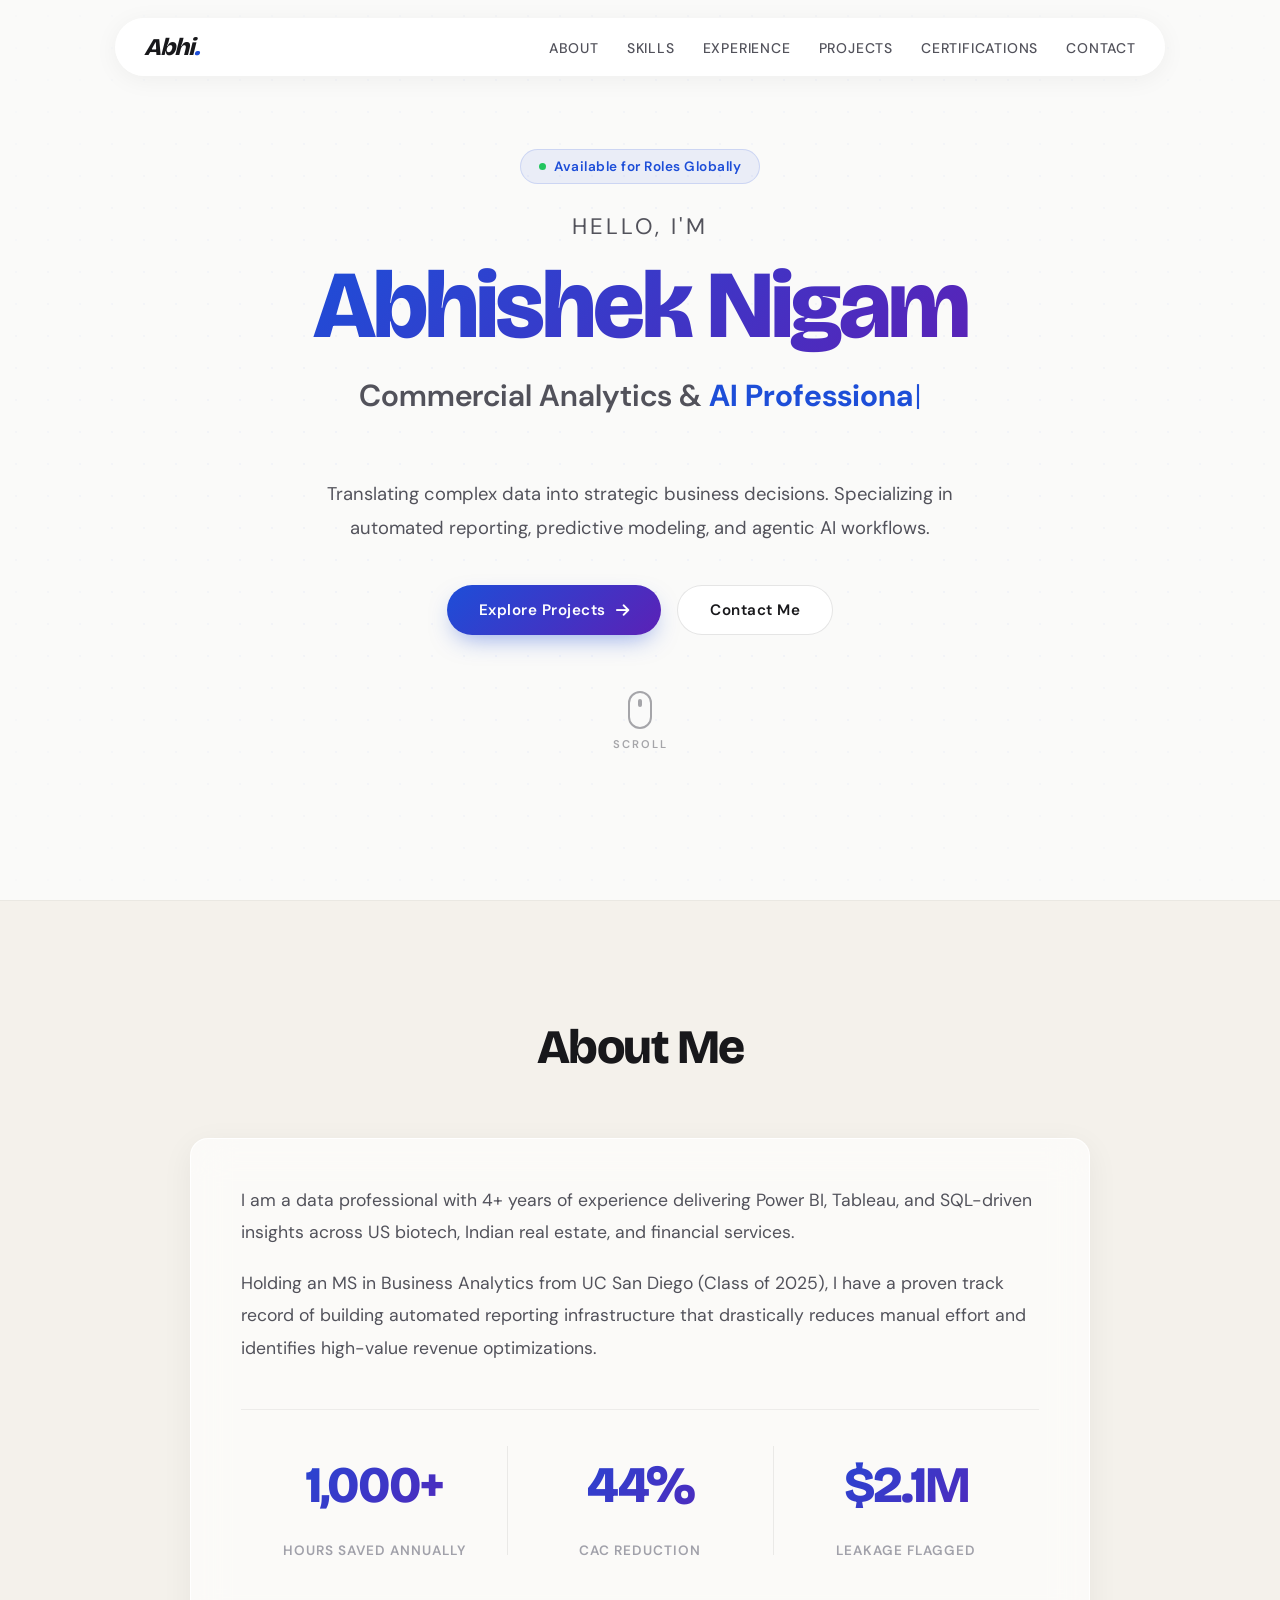
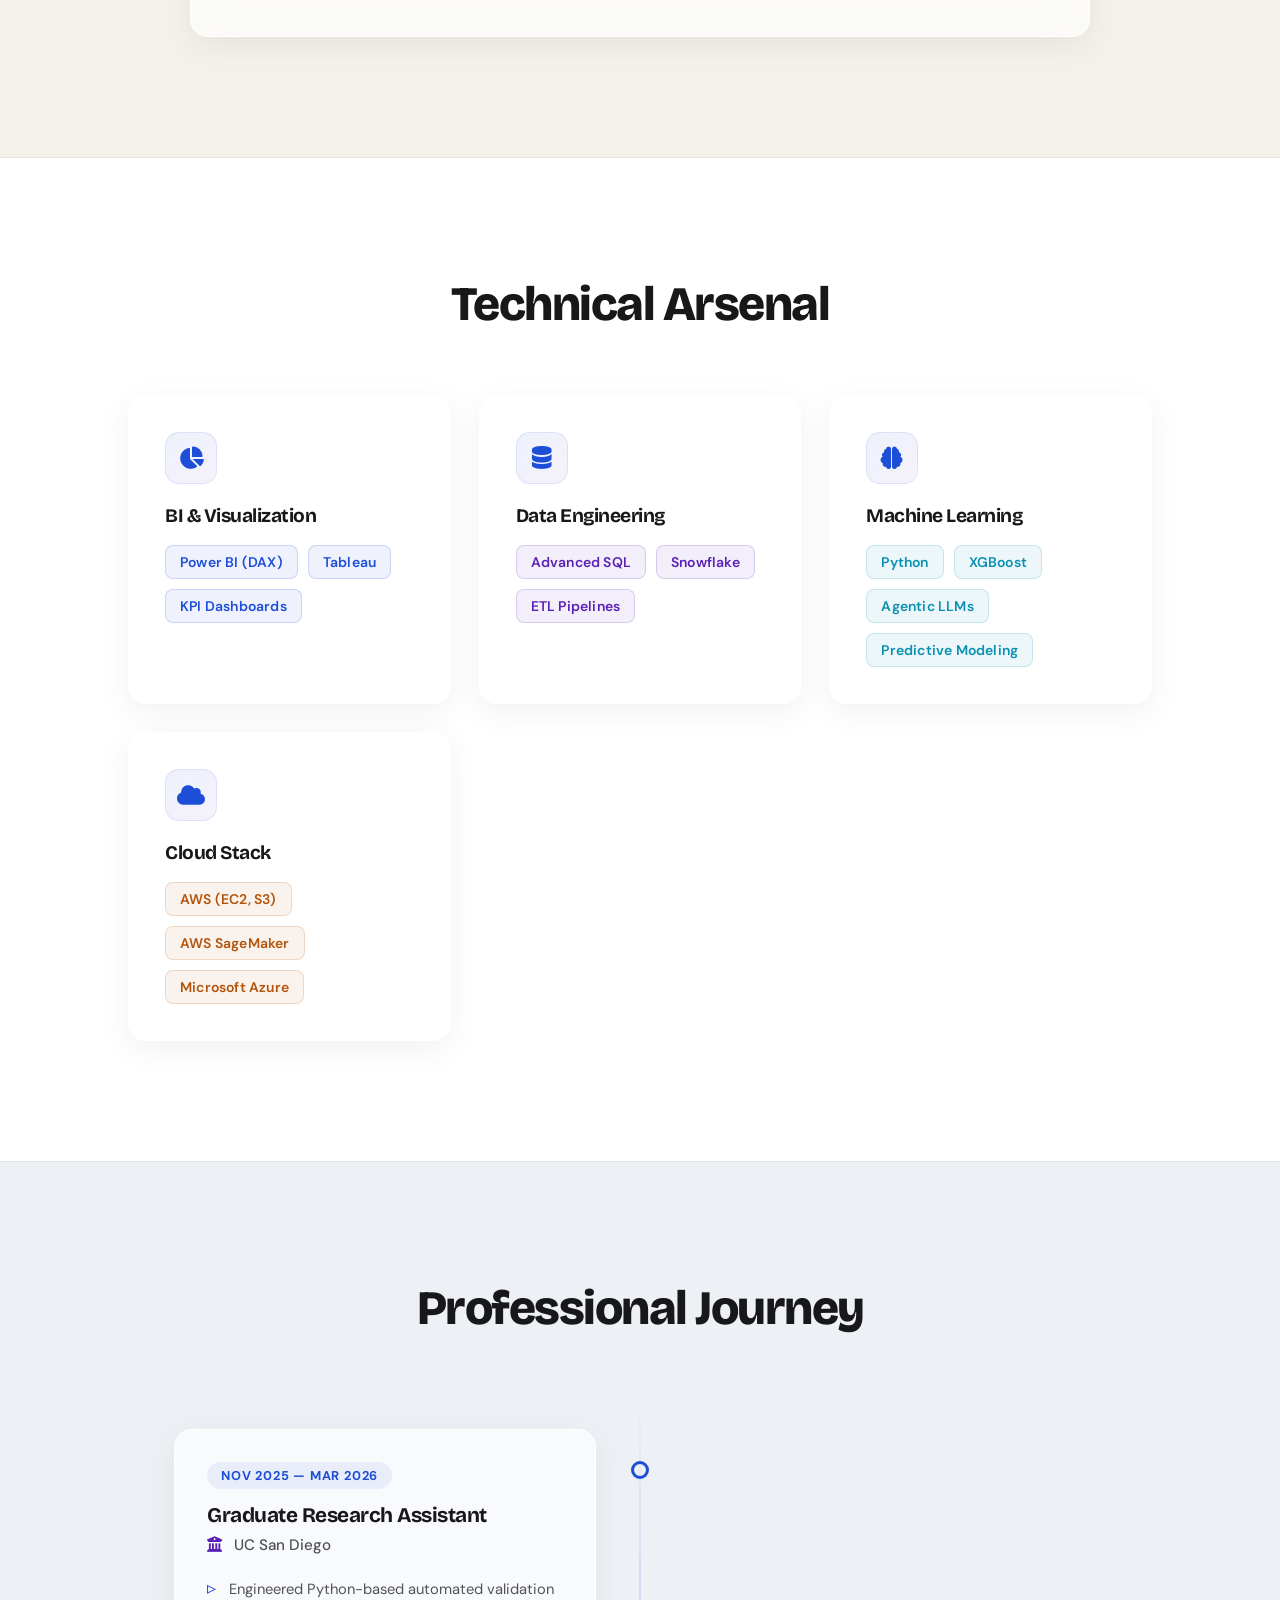
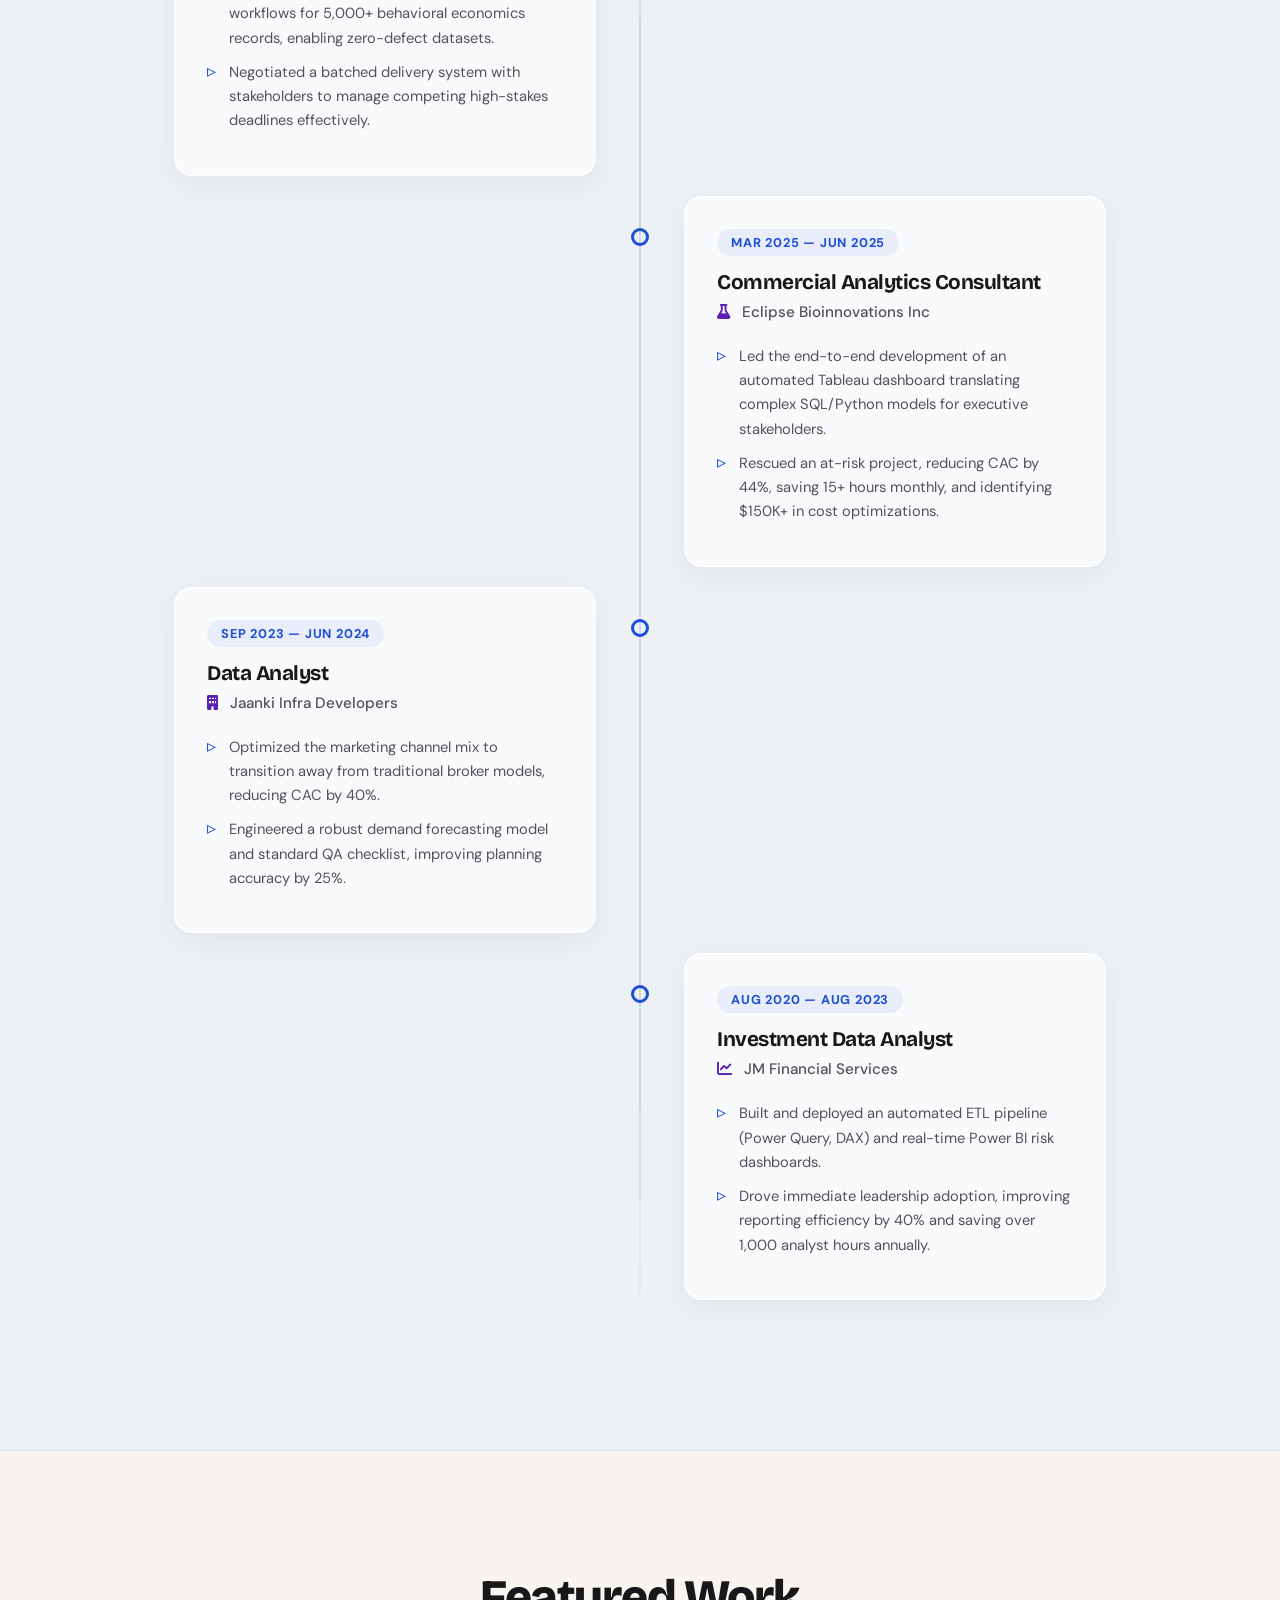
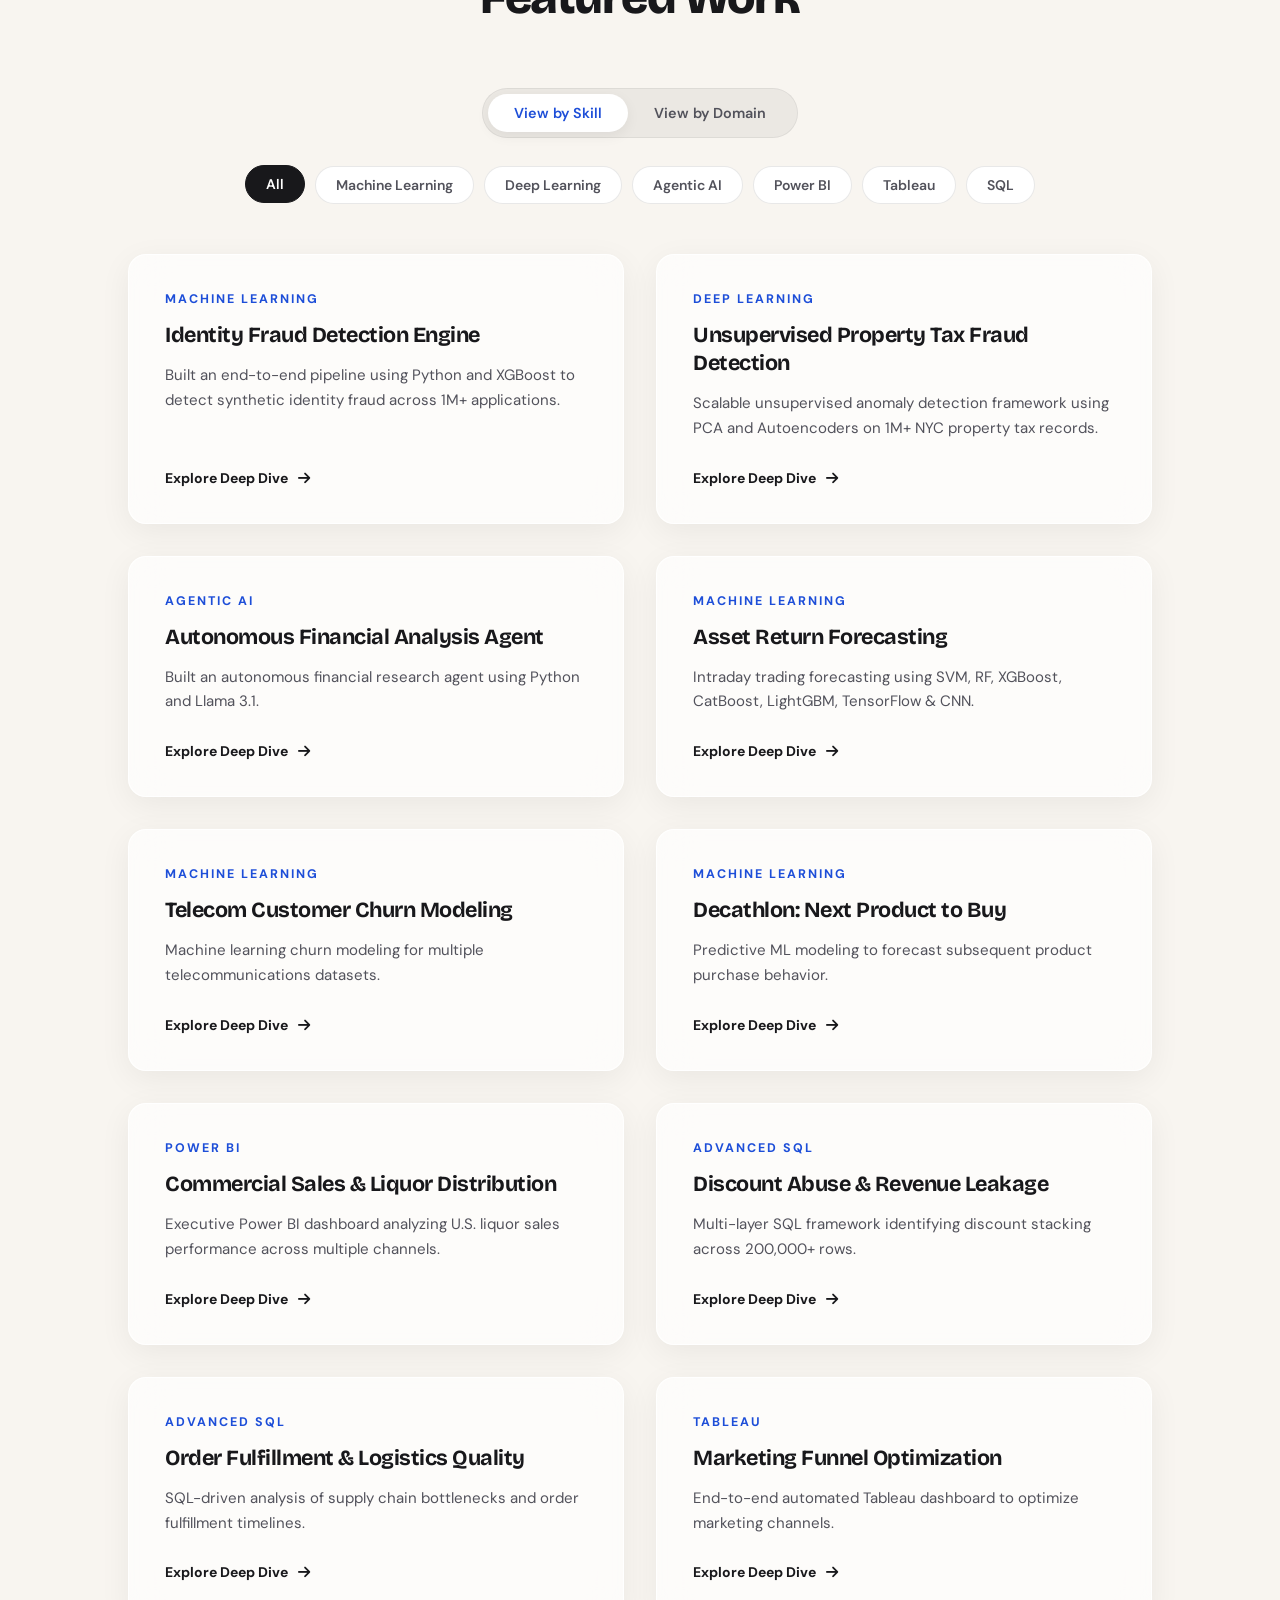
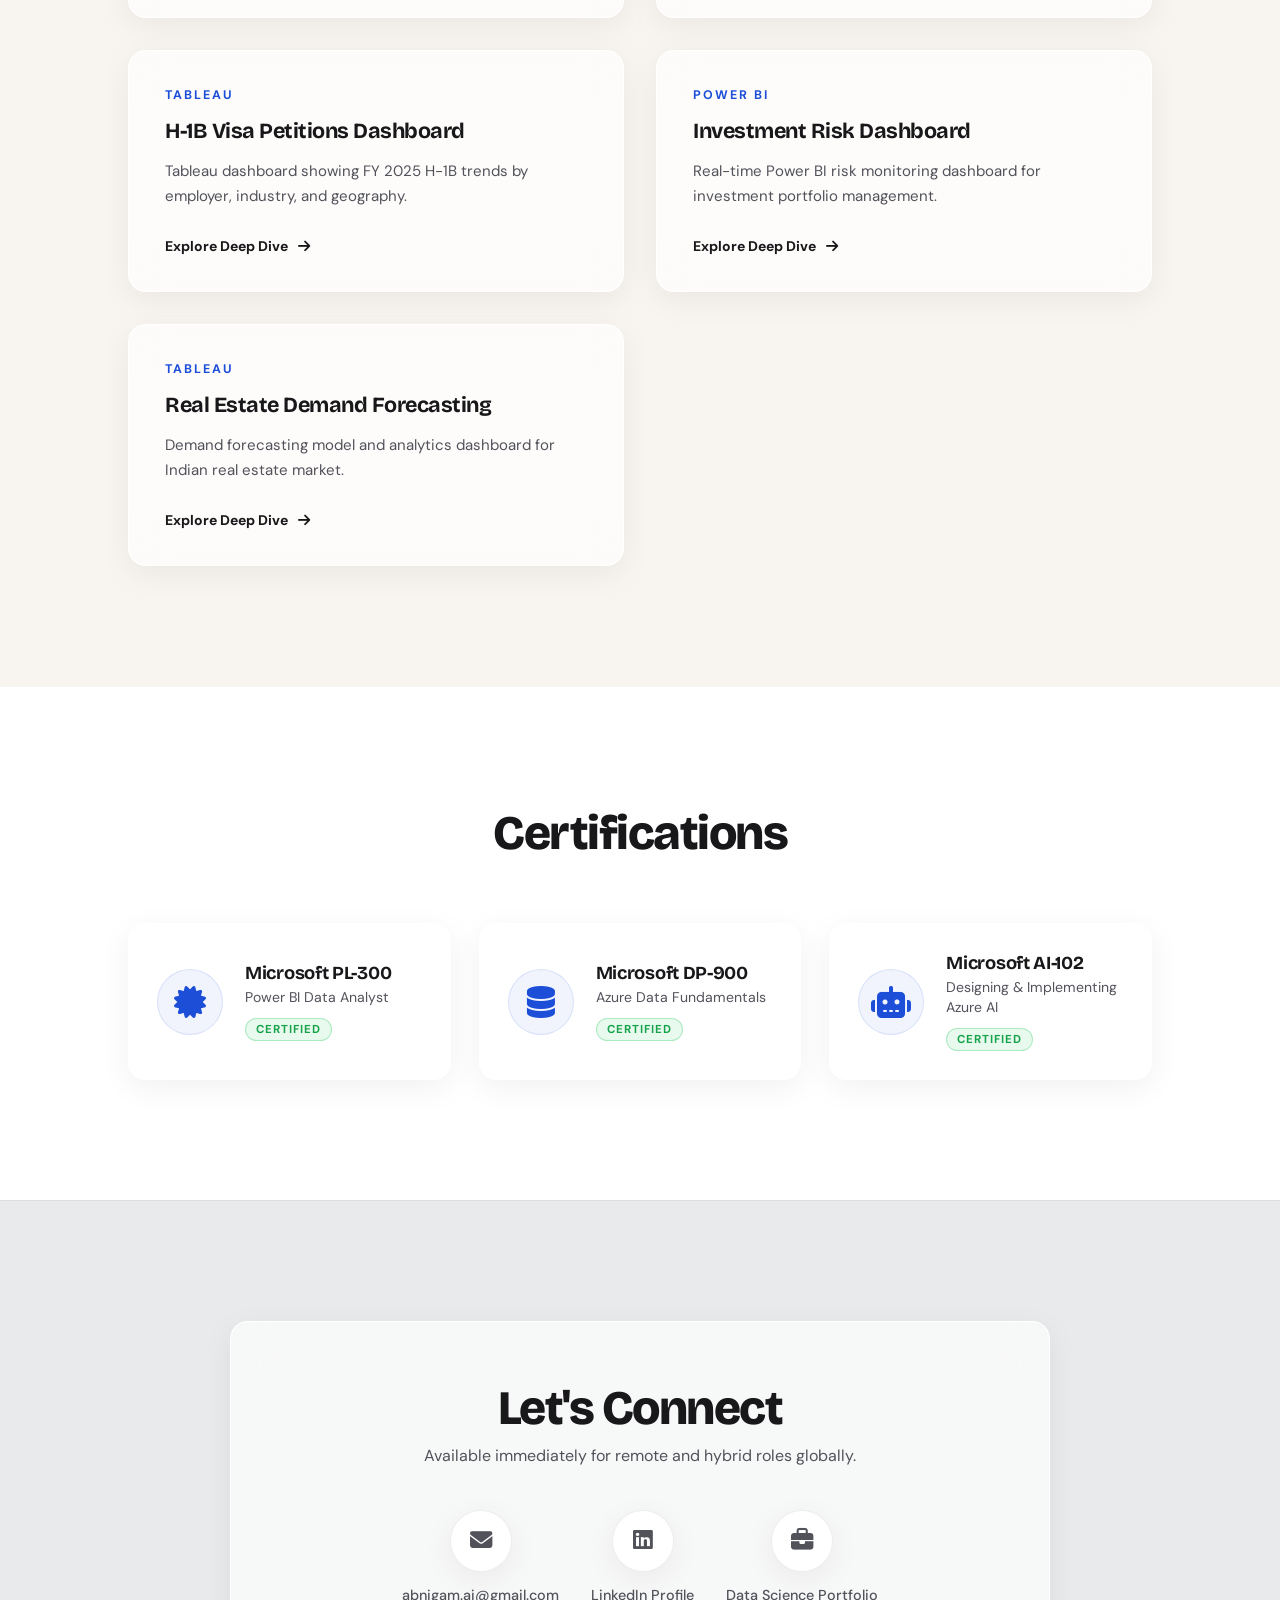
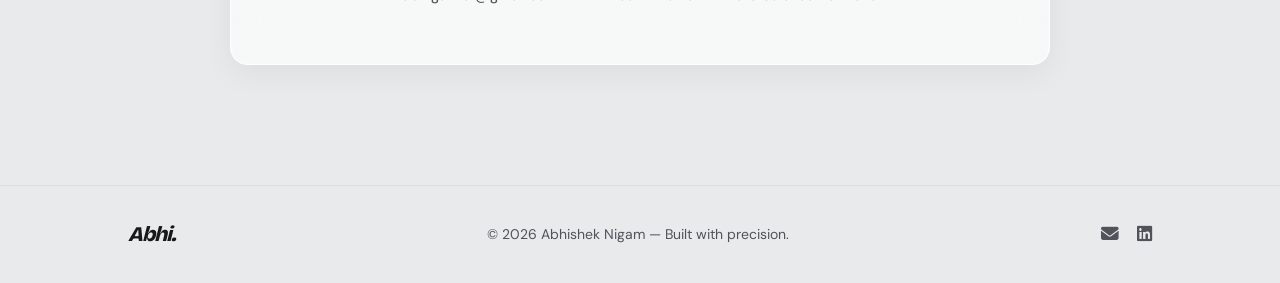
==== index.html @ a6b991e8 "Add files via upload" ====
<!DOCTYPE html>
<html lang="en">
<head>
    <meta charset="UTF-8">
    <meta name="viewport" content="width=device-width, initial-scale=1.0">
    <title>Abhishek Nigam | Commercial Analytics & AI</title>
    <meta name="description" content="Portfolio of Abhishek Nigam, MS Business Analytics. Expert in Power BI, Tableau, SQL, and Agentic AI workflows.">
    <link rel="stylesheet" href="style.css">

    <!-- ENHANCEMENT: Upgraded fonts — Bricolage Grotesque (display) + DM Sans (body) -->
    <!-- Replacing generic Inter + Space Grotesk for a more distinctive editorial feel -->
    <link rel="preconnect" href="https://fonts.googleapis.com">
    <link rel="preconnect" href="https://fonts.gstatic.com" crossorigin>
    <link href="https://fonts.googleapis.com/css2?family=Bricolage+Grotesque:opsz,wght@12..96,300;12..96,500;12..96,700;12..96,800&family=DM+Sans:ital,opsz,wght@0,9..40,300;0,9..40,400;0,9..40,500;0,9..40,600;1,9..40,300&display=swap" rel="stylesheet">
    <link rel="stylesheet" href="https://cdnjs.cloudflare.com/ajax/libs/font-awesome/6.4.0/css/all.min.css">
</head>
<body>

    <!-- ENHANCEMENT: Scroll progress indicator bar at the top of the page -->
    <div id="scroll-progress"></div>

    <div class="bg-glow glow-1"></div>
    <div class="bg-glow glow-2"></div>
    <div class="bg-glow glow-3"></div>

    <nav id="navbar">
        <div class="nav-container">
            <a href="#hero" class="logo">Abhi<span class="dot">.</span></a>
            <ul class="nav-links" id="nav-links">
                <li><a href="#about" class="nav-link" data-section="about">About</a></li>
                <li><a href="#skills" class="nav-link" data-section="skills">Skills</a></li>
                <li><a href="#experience" class="nav-link" data-section="experience">Experience</a></li>
                <li><a href="#projects" class="nav-link" data-section="projects">Projects</a></li>
                <li><a href="#certifications" class="nav-link" data-section="certifications">Certifications</a></li>
                <li><a href="#contact" class="nav-link" data-section="contact">Contact</a></li>
            </ul>
            <!-- ENHANCEMENT: Hamburger button for mobile navigation -->
            <button class="hamburger" id="hamburger-btn" aria-label="Toggle menu">
                <span></span>
                <span></span>
                <span></span>
            </button>
        </div>
    </nav>

    <!-- ENHANCEMENT: Full-screen mobile overlay menu -->
    <div class="mobile-menu" id="mobile-menu">
        <button class="mobile-menu-close" id="mobile-close-btn" aria-label="Close menu">
            <i class="fas fa-times"></i>
        </button>
        <ul class="mobile-nav-links">
            <li><a href="#about" class="mobile-nav-link">About</a></li>
            <li><a href="#skills" class="mobile-nav-link">Skills</a></li>
            <li><a href="#experience" class="mobile-nav-link">Experience</a></li>
            <li><a href="#projects" class="mobile-nav-link">Projects</a></li>
            <li><a href="#certifications" class="mobile-nav-link">Certifications</a></li>
            <li><a href="#contact" class="mobile-nav-link">Contact</a></li>
        </ul>
        <div class="mobile-menu-footer">
            <a href="mailto:abnigam.ai@gmail.com"><i class="fas fa-envelope"></i></a>
            <a href="https://linkedin.com/in/abhisheknigam-" target="_blank"><i class="fab fa-linkedin"></i></a>
        </div>
    </div>

    <section id="hero" class="section">
        <!-- ENHANCEMENT: Hero dot-grid decorative overlay -->
        <div class="hero-dot-grid"></div>
        <div class="hero-content reveal">
            <div class="hero-badge">
                <span class="badge-dot"></span> Available for Roles Globally
            </div>
            <h2 class="greeting">Hello, I'm</h2>
            <h1 class="name gradient-text">Abhishek Nigam</h1>
            <!-- ENHANCEMENT: Typed rotating text for role subtitle -->
            <h3 class="title">
                <span class="typed-static">Commercial Analytics & </span><span class="typed-word"></span><span class="typed-cursor">|</span>
            </h3>
            <p class="intro">
                Translating complex data into strategic business decisions. Specializing in automated reporting, predictive modeling, and agentic AI workflows.
            </p>
            <div class="cta-buttons">
                <a href="#projects" class="btn primary-btn">
                    <span>Explore Projects</span><i class="fas fa-arrow-right"></i>
                </a>
                <a href="#contact" class="btn secondary-btn">Contact Me</a>
            </div>
            <!-- ENHANCEMENT: Scroll indicator -->
            <div class="scroll-indicator">
                <div class="scroll-mouse">
                    <div class="scroll-wheel"></div>
                </div>
                <span>Scroll</span>
            </div>
        </div>
    </section>

    <section id="about" class="section">
        <h2 class="section-title reveal">About Me</h2>
        <div class="about-container reveal delay-1">
            <div class="about-text glass-card">
                <p>I am a data professional with 4+ years of experience delivering Power BI, Tableau, and SQL-driven insights across US biotech, Indian real estate, and financial services.</p>
                <p>Holding an MS in Business Analytics from UC San Diego (Class of 2025), I have a proven track record of building automated reporting infrastructure that drastically reduces manual effort and identifies high-value revenue optimizations.</p>
                <!-- ENHANCEMENT: Stats with data-target for counter animation -->
                <div class="achievements">
                    <div class="stat-box">
                        <h4 class="gradient-text counter" data-target="1000" data-suffix="+">0</h4>
                        <p>Hours Saved Annually</p>
                    </div>
                    <div class="stat-box">
                        <h4 class="gradient-text counter" data-target="44" data-suffix="%">0</h4>
                        <p>CAC Reduction</p>
                    </div>
                    <div class="stat-box">
                        <h4 class="gradient-text counter-dollar" data-target="2.1">$0</h4>
                        <p>Leakage Flagged</p>
                    </div>
                </div>
            </div>
        </div>
    </section>

    <section id="skills" class="section">
        <h2 class="section-title reveal">Technical Arsenal</h2>
        <div class="skills-grid">
            
            <div class="skill-category glass-card reveal">
                <div class="skill-icon-wrap"><i class="fas fa-chart-pie"></i></div>
                <h3>BI & Visualization</h3>
                <div class="skill-tags">
                    <span class="tag-blue">Power BI (DAX)</span>
                    <span class="tag-blue">Tableau</span>
                    <span class="tag-blue">KPI Dashboards</span>
                </div>
            </div>
            
            <div class="skill-category glass-card reveal delay-1">
                <div class="skill-icon-wrap"><i class="fas fa-database"></i></div>
                <h3>Data Engineering</h3>
                <div class="skill-tags">
                    <span class="tag-violet">Advanced SQL</span>
                    <span class="tag-violet">Snowflake</span>
                    <span class="tag-violet">ETL Pipelines</span>
                </div>
            </div>
            
            <div class="skill-category glass-card reveal delay-2">
                <div class="skill-icon-wrap"><i class="fas fa-brain"></i></div>
                <h3>Machine Learning</h3>
                <div class="skill-tags">
                    <span class="tag-teal">Python</span>
                    <span class="tag-teal">XGBoost</span>
                    <span class="tag-teal">Agentic LLMs</span>
                    <span class="tag-teal">Predictive Modeling</span>
                </div>
            </div>

            <div class="skill-category glass-card reveal delay-1">
                <div class="skill-icon-wrap"><i class="fas fa-cloud"></i></div>
                <h3>Cloud Stack</h3>
                <div class="skill-tags">
                    <span class="tag-amber">AWS (EC2, S3)</span>
                    <span class="tag-amber">AWS SageMaker</span>
                    <span class="tag-amber">Microsoft Azure</span>
                </div>
            </div>

        </div>
    </section>

    <section id="experience" class="section">
        <h2 class="section-title reveal">Professional Journey</h2>
        <div class="timeline reveal">
            
            <div class="timeline-item left reveal delay-1">
                <div class="timeline-dot"></div>
                <div class="timeline-content glass-card">
                    <span class="timeline-date">Nov 2025 — Mar 2026</span>
                    <h3 class="timeline-title">Graduate Research Assistant</h3>
                    <h4 class="timeline-company"><i class="fas fa-university"></i> UC San Diego</h4>
                    <ul class="timeline-bullets">
                        <li>Engineered Python-based automated validation workflows for 5,000+ behavioral economics records, enabling zero-defect datasets.</li>
                        <li>Negotiated a batched delivery system with stakeholders to manage competing high-stakes deadlines effectively.</li>
                    </ul>
                </div>
            </div>

            <div class="timeline-item right reveal delay-2">
                <div class="timeline-dot"></div>
                <div class="timeline-content glass-card">
                    <span class="timeline-date">Mar 2025 — Jun 2025</span>
                    <h3 class="timeline-title">Commercial Analytics Consultant</h3>
                    <h4 class="timeline-company"><i class="fas fa-flask"></i> Eclipse Bioinnovations Inc</h4>
                    <ul class="timeline-bullets">
                        <li>Led the end-to-end development of an automated Tableau dashboard translating complex SQL/Python models for executive stakeholders.</li>
                        <li>Rescued an at-risk project, reducing CAC by 44%, saving 15+ hours monthly, and identifying $150K+ in cost optimizations.</li>
                    </ul>
                </div>
            </div>

            <div class="timeline-item left reveal delay-1">
                <div class="timeline-dot"></div>
                <div class="timeline-content glass-card">
                    <span class="timeline-date">Sep 2023 — Jun 2024</span>
                    <h3 class="timeline-title">Data Analyst</h3>
                    <h4 class="timeline-company"><i class="fas fa-building"></i> Jaanki Infra Developers</h4>
                    <ul class="timeline-bullets">
                        <li>Optimized the marketing channel mix to transition away from traditional broker models, reducing CAC by 40%.</li>
                        <li>Engineered a robust demand forecasting model and standard QA checklist, improving planning accuracy by 25%.</li>
                    </ul>
                </div>
            </div>

            <div class="timeline-item right reveal delay-2">
                <div class="timeline-dot"></div>
                <div class="timeline-content glass-card">
                    <span class="timeline-date">Aug 2020 — Aug 2023</span>
                    <h3 class="timeline-title">Investment Data Analyst</h3>
                    <h4 class="timeline-company"><i class="fas fa-chart-line"></i> JM Financial Services</h4>
                    <ul class="timeline-bullets">
                        <li>Built and deployed an automated ETL pipeline (Power Query, DAX) and real-time Power BI risk dashboards.</li>
                        <li>Drove immediate leadership adoption, improving reporting efficiency by 40% and saving over 1,000 analyst hours annually.</li>
                    </ul>
                </div>
            </div>

        </div>
    </section>

    <section id="projects" class="section">
        <h2 class="section-title reveal">Featured Work</h2>
        
        <div class="view-toggle-container reveal">
            <div class="view-toggle">
                <button class="toggle-btn active" id="btn-skill-view">View by Skill</button>
                <button class="toggle-btn" id="btn-domain-view">View by Domain</button>
            </div>
        </div>

        <div class="filter-controls reveal" id="filters-skill">
            <button class="filter-btn active" data-filter="all">All</button>
            <button class="filter-btn" data-filter="ml">Machine Learning</button>
            <button class="filter-btn" data-filter="dl">Deep Learning</button>
            <button class="filter-btn" data-filter="ai">Agentic AI</button>
            <button class="filter-btn" data-filter="powerbi">Power BI</button>
            <button class="filter-btn" data-filter="tableau">Tableau</button>
            <button class="filter-btn" data-filter="sql">SQL</button>
        </div>

        <div class="filter-controls reveal" id="filters-domain" style="display: none;">
            <button class="filter-btn active" data-filter="all">All</button>
            <button class="filter-btn" data-filter="fraud">Fraud Analytics</button>
            <button class="filter-btn" data-filter="finance">Financial Analytics</button>
            <button class="filter-btn" data-filter="customer">Marketing & Customer</button>
            <button class="filter-btn" data-filter="supply">Supply Chain & Pricing</button>
            <button class="filter-btn" data-filter="operations">Operations & Public</button>
        </div>

        <div class="projects-grid" id="projects-grid">
        </div>
    </section>

    <!-- Project Modal (unchanged structure) -->
    <div id="project-modal" class="modal">
        <div class="modal-content glass-card">
            <span class="close-modal">&times;</span>
            <div class="modal-body"></div>
        </div>
    </div>

    <section id="certifications" class="section">
        <h2 class="section-title reveal">Certifications</h2>
        <div class="cert-grid reveal">
            
            <div class="cert-card glass-card">
                <div class="cert-icon"><i class="fas fa-certificate"></i></div>
                <div class="cert-details">
                    <h3>Microsoft PL-300</h3>
                    <p>Power BI Data Analyst</p>
                    <div class="cert-badge">Certified</div>
                </div>
            </div>

            <div class="cert-card glass-card delay-1">
                <div class="cert-icon"><i class="fas fa-database"></i></div>
                <div class="cert-details">
                    <h3>Microsoft DP-900</h3>
                    <p>Azure Data Fundamentals</p>
                    <div class="cert-badge">Certified</div>
                </div>
            </div>

            <div class="cert-card glass-card delay-2">
                <div class="cert-icon"><i class="fas fa-robot"></i></div>
                <div class="cert-details">
                    <h3>Microsoft AI-102</h3>
                    <p>Designing & Implementing Azure AI</p>
                    <div class="cert-badge">Certified</div>
                </div>
            </div>

        </div>
    </section>

    <section id="contact" class="section">
        <div class="contact-container glass-card reveal">
            <h2 class="section-title" style="margin-bottom: 10px;">Let's Connect</h2>
            <p style="margin-bottom: 30px; color: var(--text-muted);">Available immediately for remote and hybrid roles globally.</p>
            <div class="contact-links">
                <a href="mailto:abnigam.ai@gmail.com" class="contact-item">
                    <div class="icon-wrap"><i class="fas fa-envelope"></i></div>
                    <span>abnigam.ai@gmail.com</span>
                </a>
                <a href="https://linkedin.com/in/abhisheknigam-" target="_blank" class="contact-item">
                    <div class="icon-wrap"><i class="fab fa-linkedin"></i></div>
                    <span>LinkedIn Profile</span>
                </a>
                <a href="https://datascienceportfol.io/abhinigam707" target="_blank" class="contact-item">
                    <div class="icon-wrap"><i class="fas fa-briefcase"></i></div>
                    <span>Data Science Portfolio</span>
                </a>
            </div>
        </div>
    </section>

    <footer>
        <div class="footer-inner">
            <p class="footer-logo">Abhi<span class="dot">.</span></p>
            <p>&copy; 2026 Abhishek Nigam &mdash; Built with precision.</p>
            <div class="footer-links">
                <a href="mailto:abnigam.ai@gmail.com"><i class="fas fa-envelope"></i></a>
                <a href="https://linkedin.com/in/abhisheknigam-" target="_blank"><i class="fab fa-linkedin"></i></a>
            </div>
        </div>
    </footer>

    <script src="script.js"></script>
</body>
</html>
---- style.css ----
/* ==========================================================================
   ABHISHEK NIGAM PORTFOLIO — ENHANCED CSS
   Key improvements:
   - New font stack: Bricolage Grotesque (display) + DM Sans (body)
   - Scroll progress bar
   - Mobile hamburger menu & overlay
   - Hero dot-grid background + gradient mesh
   - Typed cursor animation
   - Scroll-down indicator
   - Gradient accent top-border on card hover
   - Colored skill tag variants
   - Hero badge component
   - Improved mobile responsiveness (breakpoints at 768px + 480px)
   - Better stat/achievement boxes with counter-ready markup
   - Custom scrollbar
   - Refined section backgrounds with subtle grain
   ========================================================================== */

/* --- 1. Design Tokens & CSS Variables --- */
:root {
    /* Typography */
    --font-display: 'Bricolage Grotesque', sans-serif;
    --font-body: 'DM Sans', sans-serif;

    /* Color Palette */
    --text-main: #18181B;
    --text-muted: #52525B;
    --text-light: #A1A1AA;
    --accent-1: #1D4ED8;
    --accent-2: #5B21B6;
    --accent-teal: #0891B2;
    --accent-amber: #B45309;
    --accent-glow: rgba(29, 78, 216, 0.12);

    /* Surfaces */
    --glass-bg: rgba(255, 255, 255, 0.65);
    --glass-border: rgba(255, 255, 255, 0.9);

    /* Shadows */
    --shadow-soft: 0 8px 32px rgba(0, 0, 0, 0.06);
    --shadow-hover: 0 20px 48px rgba(0, 0, 0, 0.1);
    --shadow-card-hover: 0 24px 52px rgba(29, 78, 216, 0.1);

    /* Motion */
    --transition: all 0.4s cubic-bezier(0.25, 0.8, 0.25, 1);
    --transition-fast: all 0.2s ease;

    /* Radii */
    --radius-card: 18px;
    --radius-pill: 50px;
}

/* --- 2. Reset & Base --- */
*, *::before, *::after { margin: 0; padding: 0; box-sizing: border-box; }

html {
    scroll-behavior: smooth;
    font-family: var(--font-body);
    color: var(--text-main);
    overflow-x: hidden;
    /* ENHANCEMENT: Custom scrollbar */
    scrollbar-width: thin;
    scrollbar-color: rgba(29, 78, 216, 0.3) transparent;
}
html::-webkit-scrollbar { width: 5px; }
html::-webkit-scrollbar-track { background: transparent; }
html::-webkit-scrollbar-thumb { background: rgba(29, 78, 216, 0.3); border-radius: 10px; }

body { overflow-x: hidden; }

/* --- 3. Scroll Progress Bar --- */
/* ENHANCEMENT: Thin gradient line tracking scroll position at the top of the viewport */
#scroll-progress {
    position: fixed;
    top: 0;
    left: 0;
    height: 3px;
    width: 0%;
    background: linear-gradient(90deg, var(--accent-1), var(--accent-2));
    z-index: 9999;
    transition: width 0.1s linear;
    border-radius: 0 2px 2px 0;
}

/* --- 4. Section Backgrounds --- */
#hero         { background-color: #FAFAF9; position: relative; overflow: hidden; }
#about        { background-color: #F4F1EB; border-top: 1px solid rgba(0,0,0,0.04); border-bottom: 1px solid rgba(0,0,0,0.04); }
#skills       { background-color: #FFFFFF; }
#experience   { background-color: #EDF0F4; border-top: 1px solid rgba(0,0,0,0.04); border-bottom: 1px solid rgba(0,0,0,0.04); }
#projects     { background-color: #F8F5F0; }
#certifications { background-color: #FFFFFF; border-top: 1px solid rgba(0,0,0,0.04); }
#contact      { background-color: #E9EAEB; border-top: 1px solid rgba(0,0,0,0.05); }

/* --- 5. Ambient Background Glows --- */
.bg-glow {
    position: fixed;
    width: 700px; height: 700px;
    background: radial-gradient(circle, rgba(29, 78, 216, 0.05) 0%, transparent 70%);
    border-radius: 50%;
    z-index: -1;
    filter: blur(90px);
    animation: float 22s infinite ease-in-out alternate;
    pointer-events: none;
}
.glow-1 { top: -20%; left: -10%; }
.glow-2 { bottom: -20%; right: -10%; background: radial-gradient(circle, rgba(91, 33, 182, 0.05) 0%, transparent 70%); animation-delay: -11s; }
/* ENHANCEMENT: Third subtle glow for midpage depth */
.glow-3 { top: 40%; left: 40%; width: 500px; height: 500px; background: radial-gradient(circle, rgba(8, 145, 178, 0.03) 0%, transparent 70%); animation-delay: -5s; }

@keyframes float {
    0%   { transform: translate(0, 0) scale(1); }
    100% { transform: translate(80px, 130px) scale(1.15); }
}

/* --- 6. Typography & Gradients --- */
.gradient-text {
    background: linear-gradient(135deg, var(--accent-1) 0%, var(--accent-2) 100%);
    -webkit-background-clip: text;
    -webkit-text-fill-color: transparent;
    background-clip: text;
    font-family: var(--font-display);
}
.section-title {
    text-align: center;
    font-size: clamp(2rem, 5vw, 3rem);
    font-family: var(--font-display);
    font-weight: 800;
    margin-bottom: 4rem;
    letter-spacing: -1.5px;
    color: var(--text-main);
    line-height: 1.1;
}

/* --- 7. Glassmorphism Cards --- */
.glass-card {
    background: var(--glass-bg);
    backdrop-filter: blur(20px);
    -webkit-backdrop-filter: blur(20px);
    border: 1px solid var(--glass-border);
    border-radius: var(--radius-card);
    box-shadow: var(--shadow-soft);
    /* ENHANCEMENT: Prepare for top-border gradient on hover */
    position: relative;
    overflow: hidden;
}
/* ENHANCEMENT: Gradient top-border accent line that appears on hover */
.glass-card::before {
    content: '';
    position: absolute;
    top: 0; left: 0; right: 0;
    height: 3px;
    background: linear-gradient(90deg, var(--accent-1), var(--accent-2));
    opacity: 0;
    transition: opacity 0.35s ease;
    border-radius: var(--radius-card) var(--radius-card) 0 0;
}
.glass-card:hover::before { opacity: 1; }

/* --- 8. Navigation --- */
#navbar {
    position: fixed;
    top: 18px;
    width: 100%;
    z-index: 1000;
    display: flex;
    justify-content: center;
    transition: var(--transition);
}
.nav-container {
    display: flex;
    justify-content: space-between;
    align-items: center;
    width: 82%;
    max-width: 1050px;
    padding: 14px 28px;
    border-radius: var(--radius-pill);
    background: rgba(255, 255, 255, 0.88);
    backdrop-filter: blur(18px);
    -webkit-backdrop-filter: blur(18px);
    border: 1px solid rgba(255, 255, 255, 0.7);
    box-shadow: 0 4px 24px rgba(0,0,0,0.05);
    transition: var(--transition);
}
.nav-container.scrolled {
    box-shadow: 0 8px 32px rgba(0,0,0,0.09);
    background: rgba(255, 255, 255, 0.95);
}

/* ENHANCEMENT: Display font for logo */
.logo {
    font-size: 1.5rem;
    font-family: var(--font-display);
    font-weight: 800;
    color: var(--text-main);
    text-decoration: none;
    font-style: italic;
    letter-spacing: -1px;
}
.logo .dot { color: var(--accent-1); }

.nav-links { display: flex; gap: 28px; list-style: none; }
.nav-links a {
    font-weight: 500;
    font-size: 0.875rem;
    text-transform: uppercase;
    letter-spacing: 0.8px;
    transition: var(--transition-fast);
    color: var(--text-muted);
    text-decoration: none;
    padding: 4px 0;
    position: relative;
}
/* ENHANCEMENT: Animated underline on nav links */
.nav-links a::after {
    content: '';
    position: absolute;
    bottom: -2px; left: 0;
    width: 0%; height: 2px;
    background: linear-gradient(90deg, var(--accent-1), var(--accent-2));
    border-radius: 2px;
    transition: width 0.25s ease;
}
.nav-links a:hover,
.nav-links a.active { color: var(--accent-1); }
.nav-links a:hover::after,
.nav-links a.active::after { width: 100%; }

/* ENHANCEMENT: Hamburger Button */
.hamburger {
    display: none;
    flex-direction: column;
    gap: 5px;
    background: none;
    border: none;
    cursor: pointer;
    padding: 6px;
    border-radius: 8px;
    transition: var(--transition-fast);
}
.hamburger:hover { background: rgba(0,0,0,0.04); }
.hamburger span {
    display: block;
    width: 22px; height: 2px;
    background: var(--text-main);
    border-radius: 2px;
    transition: var(--transition);
    transform-origin: center;
}
.hamburger.open span:nth-child(1) { transform: translateY(7px) rotate(45deg); }
.hamburger.open span:nth-child(2) { opacity: 0; transform: scaleX(0); }
.hamburger.open span:nth-child(3) { transform: translateY(-7px) rotate(-45deg); }

/* ENHANCEMENT: Mobile full-screen overlay menu */
.mobile-menu {
    display: none;
    position: fixed;
    inset: 0;
    background: rgba(255, 255, 255, 0.97);
    backdrop-filter: blur(20px);
    -webkit-backdrop-filter: blur(20px);
    z-index: 999;
    flex-direction: column;
    justify-content: center;
    align-items: center;
    gap: 10px;
    opacity: 0;
    pointer-events: none;
    transition: opacity 0.3s ease;
}
.mobile-menu.open {
    display: flex;
    opacity: 1;
    pointer-events: all;
    animation: fadeIn 0.3s ease;
}
@keyframes fadeIn { from { opacity: 0; } to { opacity: 1; } }

.mobile-menu-close {
    position: absolute;
    top: 28px; right: 28px;
    background: none; border: none;
    font-size: 1.6rem;
    color: var(--text-muted);
    cursor: pointer;
    transition: var(--transition-fast);
}
.mobile-menu-close:hover { color: var(--accent-1); transform: rotate(90deg); }

.mobile-nav-links { list-style: none; text-align: center; }
.mobile-nav-links li { margin: 14px 0; }
.mobile-nav-link {
    font-family: var(--font-display);
    font-size: clamp(2rem, 8vw, 2.8rem);
    font-weight: 700;
    color: var(--text-main);
    text-decoration: none;
    letter-spacing: -1px;
    transition: var(--transition-fast);
}
.mobile-nav-link:hover { color: var(--accent-1); }

.mobile-menu-footer {
    position: absolute;
    bottom: 40px;
    display: flex;
    gap: 24px;
}
.mobile-menu-footer a {
    font-size: 1.4rem;
    color: var(--text-muted);
    text-decoration: none;
    transition: var(--transition-fast);
}
.mobile-menu-footer a:hover { color: var(--accent-1); }

/* --- 9. Layout Defaults --- */
.section {
    padding: 120px 10%;
    max-width: 1400px;
    margin: 0 auto;
}

/* --- 10. Hero Section --- */
#hero {
    min-height: 100vh;
    display: flex;
    align-items: center;
    justify-content: center;
    text-align: center;
}

/* ENHANCEMENT: Subtle animated dot grid for hero background depth */
.hero-dot-grid {
    position: absolute;
    inset: 0;
    background-image: radial-gradient(circle, rgba(29, 78, 216, 0.07) 1px, transparent 1px);
    background-size: 32px 32px;
    opacity: 0.6;
    pointer-events: none;
    mask-image: radial-gradient(ellipse 80% 80% at 50% 50%, black 30%, transparent 100%);
    -webkit-mask-image: radial-gradient(ellipse 80% 80% at 50% 50%, black 30%, transparent 100%);
}

/* ENHANCEMENT: Hero availability badge */
.hero-badge {
    display: inline-flex;
    align-items: center;
    gap: 8px;
    background: rgba(29, 78, 216, 0.07);
    border: 1px solid rgba(29, 78, 216, 0.15);
    border-radius: var(--radius-pill);
    padding: 8px 18px;
    font-size: 0.85rem;
    font-weight: 600;
    color: var(--accent-1);
    letter-spacing: 0.5px;
    margin-bottom: 28px;
}
.badge-dot {
    width: 7px; height: 7px;
    background: #22C55E;
    border-radius: 50%;
    display: inline-block;
    animation: pulse-dot 2s infinite;
}
@keyframes pulse-dot {
    0%, 100% { box-shadow: 0 0 0 0 rgba(34, 197, 94, 0.5); }
    50%       { box-shadow: 0 0 0 5px rgba(34, 197, 94, 0); }
}

.greeting {
    color: var(--text-muted);
    font-size: clamp(1rem, 2.5vw, 1.4rem);
    letter-spacing: 3px;
    text-transform: uppercase;
    margin-bottom: 12px;
    font-weight: 400;
}
.name {
    font-size: clamp(3rem, 8vw, 6rem);
    font-weight: 800;
    line-height: 1.1;
    padding-bottom: 10px;
    margin-bottom: 8px;
    letter-spacing: -3px;
}

/* ENHANCEMENT: Typed animation wrapper */
.title {
    font-size: clamp(1.2rem, 3vw, 1.9rem);
    color: var(--text-main);
    font-weight: 600;
    margin-bottom: 28px;
    font-family: var(--font-body);
    min-height: 2.4em;
}
.typed-static { color: var(--text-muted); }
.typed-word { color: var(--accent-1); font-weight: 700; }
.typed-cursor {
    color: var(--accent-1);
    animation: blink 0.9s step-end infinite;
    font-weight: 300;
    margin-left: 2px;
}
@keyframes blink { 0%, 100% { opacity: 1; } 50% { opacity: 0; } }

.intro {
    max-width: 680px;
    margin: 0 auto 40px;
    font-size: clamp(1rem, 2vw, 1.15rem);
    color: var(--text-muted);
    line-height: 1.85;
    font-weight: 400;
}

/* ENHANCEMENT: Scroll-down indicator */
.scroll-indicator {
    display: flex;
    flex-direction: column;
    align-items: center;
    gap: 8px;
    margin-top: 56px;
    opacity: 0.5;
    animation: fadeInUp 1.5s 1s ease forwards;
    opacity: 0;
}
@keyframes fadeInUp {
    from { opacity: 0; transform: translateY(10px); }
    to   { opacity: 0.5; transform: translateY(0); }
}
.scroll-mouse {
    width: 24px; height: 38px;
    border: 2px solid var(--text-muted);
    border-radius: 12px;
    display: flex;
    justify-content: center;
    padding-top: 6px;
}
.scroll-wheel {
    width: 4px; height: 8px;
    background: var(--text-muted);
    border-radius: 2px;
    animation: scroll-bounce 1.8s infinite;
}
@keyframes scroll-bounce {
    0%, 100% { transform: translateY(0); opacity: 1; }
    50%       { transform: translateY(8px); opacity: 0.3; }
}
.scroll-indicator span {
    font-size: 0.7rem;
    letter-spacing: 2px;
    text-transform: uppercase;
    color: var(--text-muted);
    font-weight: 600;
}

/* --- 11. Buttons --- */
.cta-buttons { display: flex; gap: 16px; justify-content: center; flex-wrap: wrap; }

.btn {
    padding: 14px 32px;
    border-radius: var(--radius-pill);
    font-weight: 600;
    letter-spacing: 0.5px;
    cursor: pointer;
    transition: var(--transition);
    display: inline-flex;
    align-items: center;
    gap: 10px;
    text-decoration: none;
    font-size: 0.95rem;
    font-family: var(--font-body);
}
.primary-btn {
    background: linear-gradient(135deg, var(--accent-1), var(--accent-2));
    color: #fff;
    box-shadow: 0 10px 24px -8px rgba(29, 78, 216, 0.5);
    border: none;
    position: relative;
    overflow: hidden;
}
/* ENHANCEMENT: Shimmer/shine sweep on primary button hover */
.primary-btn::after {
    content: '';
    position: absolute;
    top: -50%; left: -70%;
    width: 60%; height: 200%;
    background: rgba(255,255,255,0.15);
    transform: skewX(-20deg);
    transition: left 0.5s ease;
    pointer-events: none;
}
.primary-btn:hover { transform: translateY(-3px); box-shadow: 0 16px 32px -8px rgba(91, 33, 182, 0.5); }
.primary-btn:hover::after { left: 130%; }

.secondary-btn {
    background: #fff;
    border: 1px solid rgba(0,0,0,0.1);
    color: var(--text-main);
}
.secondary-btn:hover { border-color: var(--accent-1); color: var(--accent-1); box-shadow: var(--shadow-soft); transform: translateY(-2px); }

/* --- 12. About & Achievements --- */
.about-container { max-width: 900px; margin: 0 auto; }
.about-text { padding: 45px 50px; font-size: 1.1rem; color: var(--text-muted); line-height: 1.85; }
.about-text p + p { margin-top: 18px; }
.achievements { display: flex; gap: 0; margin-top: 44px; border-top: 1px solid rgba(0,0,0,0.06); }
.stat-box {
    flex: 1;
    padding: 28px 20px;
    text-align: center;
    position: relative;
}
.stat-box + .stat-box::before {
    content: '';
    position: absolute;
    left: 0; top: 20%; bottom: 20%;
    width: 1px;
    background: rgba(0,0,0,0.07);
}
/* ENHANCEMENT: Larger, more impactful stat numbers */
.stat-box h4 {
    font-size: clamp(2.2rem, 4vw, 3.2rem);
    margin-bottom: 6px;
    font-weight: 800;
    letter-spacing: -2px;
}
.stat-box p {
    font-size: 0.85rem;
    color: var(--text-light);
    text-transform: uppercase;
    letter-spacing: 1px;
    font-weight: 600;
}

/* --- 13. Skills Grid --- */
.skills-grid { display: grid; grid-template-columns: repeat(auto-fit, minmax(260px, 1fr)); gap: 28px; }

.skill-category { padding: 36px; transition: var(--transition); }
.skill-category:hover { transform: translateY(-6px); box-shadow: var(--shadow-card-hover); }

/* ENHANCEMENT: Skill icon background circle */
.skill-icon-wrap {
    width: 52px; height: 52px;
    border-radius: 14px;
    background: linear-gradient(135deg, rgba(29, 78, 216, 0.08), rgba(91, 33, 182, 0.06));
    display: flex; align-items: center; justify-content: center;
    font-size: 1.4rem;
    color: var(--accent-1);
    margin-bottom: 20px;
    border: 1px solid rgba(29, 78, 216, 0.1);
}

.skill-category h3 {
    font-size: 1.2rem;
    margin-bottom: 18px;
    color: var(--text-main);
    font-family: var(--font-display);
    font-weight: 700;
    letter-spacing: -0.5px;
}
.skill-tags { display: flex; flex-wrap: wrap; gap: 10px; }
.skill-tags span {
    padding: 7px 14px;
    border-radius: 8px;
    font-size: 0.875rem;
    font-weight: 600;
    letter-spacing: 0.2px;
}

/* ENHANCEMENT: Colored skill tag variants per category */
.tag-blue   { background: rgba(29, 78, 216, 0.07); border: 1px solid rgba(29, 78, 216, 0.18); color: var(--accent-1); }
.tag-violet { background: rgba(91, 33, 182, 0.07); border: 1px solid rgba(91, 33, 182, 0.18); color: var(--accent-2); }
.tag-teal   { background: rgba(8, 145, 178, 0.07); border: 1px solid rgba(8, 145, 178, 0.18); color: var(--accent-teal); }
.tag-amber  { background: rgba(180, 83, 9, 0.07);  border: 1px solid rgba(180, 83, 9, 0.18);  color: var(--accent-amber); }

/* --- 14. Experience Timeline --- */
.timeline { position: relative; max-width: 1020px; margin: 0 auto; padding: 20px 0; }
.timeline::after {
    content: '';
    position: absolute;
    width: 2px;
    background: linear-gradient(to bottom, transparent 0%, rgba(29, 78, 216, 0.15) 15%, rgba(29, 78, 216, 0.15) 85%, transparent 100%);
    top: 0; bottom: 0;
    left: 50%;
    margin-left: -1px;
}
.timeline-item { padding: 10px 44px; position: relative; width: 50%; }
.timeline-item.left  { left: 0; }
.timeline-item.right { left: 50%; }

.timeline-dot {
    position: absolute;
    width: 18px; height: 18px;
    right: -9px;
    background-color: #EDF0F4;
    border: 3px solid var(--accent-1);
    top: 42px;
    border-radius: 50%;
    z-index: 1;
    transition: var(--transition);
}
.timeline-item.right .timeline-dot { left: -9px; }
.timeline-item:hover .timeline-dot { background-color: var(--accent-1); box-shadow: 0 0 18px rgba(29, 78, 216, 0.4); }

.timeline-content {
    padding: 32px;
    border-radius: var(--radius-card);
    transition: var(--transition);
}
.timeline-item:hover .timeline-content { transform: translateY(-4px); box-shadow: var(--shadow-card-hover); }

.timeline-date {
    display: inline-block;
    color: var(--accent-1);
    font-size: 0.8rem;
    font-weight: 700;
    letter-spacing: 0.8px;
    text-transform: uppercase;
    margin-bottom: 14px;
    background: rgba(29, 78, 216, 0.07);
    padding: 5px 14px;
    border-radius: 20px;
}
.timeline-title {
    font-size: 1.3rem;
    margin-bottom: 7px;
    font-family: var(--font-display);
    font-weight: 700;
    letter-spacing: -0.5px;
    color: var(--text-main);
}
.timeline-company { font-size: 0.95rem; color: var(--text-muted); margin-bottom: 22px; font-weight: 500; }
.timeline-company i { margin-right: 8px; color: var(--accent-2); }
.timeline-bullets { list-style: none; padding: 0; }
.timeline-bullets li {
    color: var(--text-muted);
    margin-bottom: 10px;
    font-size: 0.92rem;
    position: relative;
    padding-left: 22px;
    line-height: 1.65;
}
.timeline-bullets li::before {
    content: '▹';
    position: absolute; left: 0;
    color: var(--accent-1);
    font-size: 1.1rem;
    line-height: 1.3;
    top: 0;
}

/* --- 15. Projects Portfolio --- */
.view-toggle-container { display: flex; justify-content: center; margin-bottom: 28px; }
.view-toggle {
    background: rgba(0,0,0,0.05);
    padding: 5px;
    border-radius: var(--radius-pill);
    display: inline-flex;
    border: 1px solid rgba(0,0,0,0.06);
}
.toggle-btn {
    background: transparent; border: none;
    padding: 10px 26px;
    border-radius: var(--radius-pill);
    font-weight: 600; font-size: 0.9rem;
    color: var(--text-muted);
    cursor: pointer;
    transition: var(--transition);
    font-family: var(--font-body);
}
.toggle-btn.active {
    background: #fff; color: var(--accent-1);
    box-shadow: 0 4px 14px rgba(0,0,0,0.06);
}

.filter-controls { display: flex; justify-content: center; gap: 10px; margin-bottom: 50px; flex-wrap: wrap; }
.filter-btn {
    background: #fff;
    border: 1px solid rgba(0,0,0,0.09);
    color: var(--text-muted);
    padding: 9px 20px;
    border-radius: var(--radius-pill);
    cursor: pointer;
    transition: var(--transition);
    font-size: 0.875rem;
    font-weight: 600;
    font-family: var(--font-body);
}
.filter-btn:hover, .filter-btn.active {
    background: var(--text-main); color: #fff; border-color: var(--text-main);
    transform: translateY(-1px);
}

.projects-grid { display: grid; grid-template-columns: repeat(auto-fit, minmax(340px, 1fr)); gap: 32px; }
.project-card {
    padding: 36px;
    display: flex; flex-direction: column;
    transition: var(--transition);
    cursor: pointer;
}
.project-card:hover {
    transform: translateY(-8px);
    box-shadow: var(--shadow-card-hover);
}

.project-category {
    color: var(--accent-1);
    font-size: 0.78rem;
    text-transform: uppercase;
    letter-spacing: 2px;
    margin-bottom: 14px;
    font-weight: 700;
}
.project-title {
    font-size: 1.35rem;
    margin-bottom: 14px;
    font-family: var(--font-display);
    font-weight: 700;
    letter-spacing: -0.5px;
    line-height: 1.3;
    color: var(--text-main);
}
.project-desc {
    color: var(--text-muted);
    margin-bottom: 28px;
    flex-grow: 1;
    line-height: 1.65;
    font-size: 0.94rem;
}
.read-more-btn {
    color: var(--text-main);
    display: inline-flex; align-items: center; gap: 10px;
    font-weight: 700; font-size: 0.875rem;
    transition: var(--transition);
}
.project-card:hover .read-more-btn { color: var(--accent-1); gap: 14px; }

/* --- 16. Certifications --- */
.cert-grid {
    display: grid;
    grid-template-columns: repeat(auto-fit, minmax(280px, 1fr));
    gap: 28px;
    max-width: 1100px;
    margin: 0 auto;
}
.cert-card {
    display: flex; align-items: center;
    padding: 28px; gap: 22px;
    transition: var(--transition);
}
.cert-card:hover { transform: translateY(-5px); box-shadow: var(--shadow-card-hover); }
.cert-icon {
    font-size: 2rem;
    color: var(--accent-1);
    background: rgba(29, 78, 216, 0.06);
    width: 66px; height: 66px;
    display: flex; justify-content: center; align-items: center;
    border-radius: 50%;
    border: 1px solid rgba(29, 78, 216, 0.12);
    flex-shrink: 0;
    transition: var(--transition);
}
.cert-card:hover .cert-icon {
    background: linear-gradient(135deg, var(--accent-1), var(--accent-2));
    color: #fff;
    border-color: transparent;
    box-shadow: 0 8px 24px rgba(29, 78, 216, 0.3);
}
.cert-details h3 {
    font-size: 1.15rem;
    color: var(--text-main);
    margin-bottom: 4px;
    font-family: var(--font-display);
    font-weight: 700;
    letter-spacing: -0.3px;
}
.cert-details p { color: var(--text-muted); font-size: 0.88rem; margin: 0; line-height: 1.4; }

/* ENHANCEMENT: Small "Certified" badge on cert cards */
.cert-badge {
    display: inline-block;
    margin-top: 10px;
    background: rgba(34, 197, 94, 0.1);
    border: 1px solid rgba(34, 197, 94, 0.3);
    color: #16A34A;
    font-size: 0.72rem;
    font-weight: 700;
    letter-spacing: 1px;
    text-transform: uppercase;
    padding: 3px 10px;
    border-radius: var(--radius-pill);
}

/* --- 17. Modal --- */
.modal {
    display: none; position: fixed;
    z-index: 2000; left: 0; top: 0; width: 100%; height: 100%;
    background-color: rgba(0, 0, 0, 0.55);
    backdrop-filter: blur(12px);
    -webkit-backdrop-filter: blur(12px);
}
.modal-content {
    background: #fff;
    margin: 4% auto; padding: 52px;
    width: 90%; max-width: 820px;
    animation: slideUp 0.4s cubic-bezier(0.25, 0.8, 0.25, 1);
    position: relative;
    border-radius: var(--radius-card);
    box-shadow: 0 32px 64px rgba(0,0,0,0.18);
    max-height: 88vh;
    overflow-y: auto;
    scrollbar-width: thin;
}
@keyframes slideUp {
    from { opacity: 0; transform: translateY(40px) scale(0.98); }
    to   { opacity: 1; transform: translateY(0) scale(1); }
}
.close-modal {
    position: absolute; top: 22px; right: 30px;
    font-size: 2rem; cursor: pointer;
    color: var(--text-light); transition: var(--transition);
    line-height: 1; width: 36px; height: 36px;
    display: flex; align-items: center; justify-content: center;
    border-radius: 50%;
}
.close-modal:hover { color: var(--accent-1); background: rgba(29,78,216,0.06); transform: rotate(90deg); }

/* --- 18. Contact --- */
.contact-container { text-align: center; max-width: 820px; margin: 0 auto; padding: 60px 50px; }
.contact-links { display: flex; justify-content: center; gap: 32px; margin-top: 44px; flex-wrap: wrap; }
.contact-item {
    display: flex; flex-direction: column; align-items: center; gap: 14px;
    color: var(--text-muted); transition: var(--transition); text-decoration: none;
    font-weight: 500; font-size: 0.9rem;
}
.icon-wrap {
    width: 62px; height: 62px;
    border-radius: 50%;
    background: #fff;
    border: 1px solid rgba(0,0,0,0.07);
    display: flex; justify-content: center; align-items: center;
    font-size: 1.4rem;
    transition: var(--transition);
    box-shadow: var(--shadow-soft);
}
.contact-item:hover { color: var(--text-main); }
.contact-item:hover .icon-wrap {
    background: linear-gradient(135deg, var(--accent-1), var(--accent-2));
    color: #fff; border-color: transparent;
    transform: translateY(-5px);
    box-shadow: 0 16px 32px rgba(29, 78, 216, 0.3);
}

/* --- 19. Footer --- */
footer {
    background-color: #E9EAEB;
    border-top: 1px solid rgba(0,0,0,0.05);
    padding: 36px 10%;
}
/* ENHANCEMENT: Three-column footer layout */
.footer-inner {
    max-width: 1050px; margin: 0 auto;
    display: flex; justify-content: space-between; align-items: center;
    flex-wrap: wrap; gap: 16px;
}
.footer-logo {
    font-family: var(--font-display);
    font-size: 1.3rem; font-weight: 800;
    font-style: italic; letter-spacing: -1px;
    color: var(--text-main);
}
footer p { color: var(--text-muted); font-size: 0.875rem; }
.footer-links { display: flex; gap: 18px; }
.footer-links a {
    color: var(--text-muted);
    font-size: 1.1rem;
    transition: var(--transition-fast);
    text-decoration: none;
}
.footer-links a:hover { color: var(--accent-1); transform: translateY(-2px); display: inline-block; }

/* --- 20. Reveal Scroll Animations --- */
.reveal {
    opacity: 0;
    transform: translateY(36px);
    transition: opacity 0.8s cubic-bezier(0.25, 0.8, 0.25, 1),
                transform 0.8s cubic-bezier(0.25, 0.8, 0.25, 1);
}
.reveal.active { opacity: 1; transform: translateY(0); }
.delay-1 { transition-delay: 0.14s; }
.delay-2 { transition-delay: 0.28s; }
.delay-3 { transition-delay: 0.42s; }

/* --- 21. Responsive — Tablet & Mobile --- */
@media (max-width: 1024px) {
    .section { padding: 100px 8%; }
    .timeline-item { padding: 10px 32px; }
}

@media (max-width: 768px) {
    .section { padding: 80px 6%; }

    /* Nav: hide links, show hamburger */
    .nav-container { width: 92%; padding: 14px 20px; }
    .nav-links { display: none; }
    .hamburger { display: flex; }

    /* Hero */
    .name { font-size: 3.2rem; letter-spacing: -2px; }
    .title { font-size: 1.1rem; }
    .cta-buttons { flex-direction: column; align-items: center; }
    .cta-buttons .btn { width: 100%; max-width: 280px; justify-content: center; }
    .scroll-indicator { display: none; }

    /* About */
    .about-text { padding: 28px; }
    .achievements { flex-direction: column; }
    .stat-box + .stat-box::before { display: none; }
    .stat-box { border-top: 1px solid rgba(0,0,0,0.06); padding: 20px; }

    /* Timeline */
    .timeline::after { left: 20px; }
    .timeline-item { width: 100%; padding-left: 52px; padding-right: 0; }
    .timeline-item.left, .timeline-item.right { left: 0; }
    .timeline-item.left .timeline-dot,
    .timeline-item.right .timeline-dot { left: 11px; right: auto; }
    .timeline-content { padding: 24px; }

    /* Contact */
    .contact-container { padding: 36px 24px; }
    .contact-links { flex-direction: column; align-items: center; gap: 20px; }

    /* Modal */
    .modal-content { padding: 28px 24px; margin: 6% auto; }

    /* Footer */
    .footer-inner { flex-direction: column; text-align: center; gap: 10px; }
}

@media (max-width: 480px) {
    .name { font-size: 2.5rem; }
    .section-title { font-size: 1.9rem; letter-spacing: -1px; }
    .projects-grid { grid-template-columns: 1fr; }
    .cert-grid { grid-template-columns: 1fr; }
    .skills-grid { grid-template-columns: 1fr; }
}
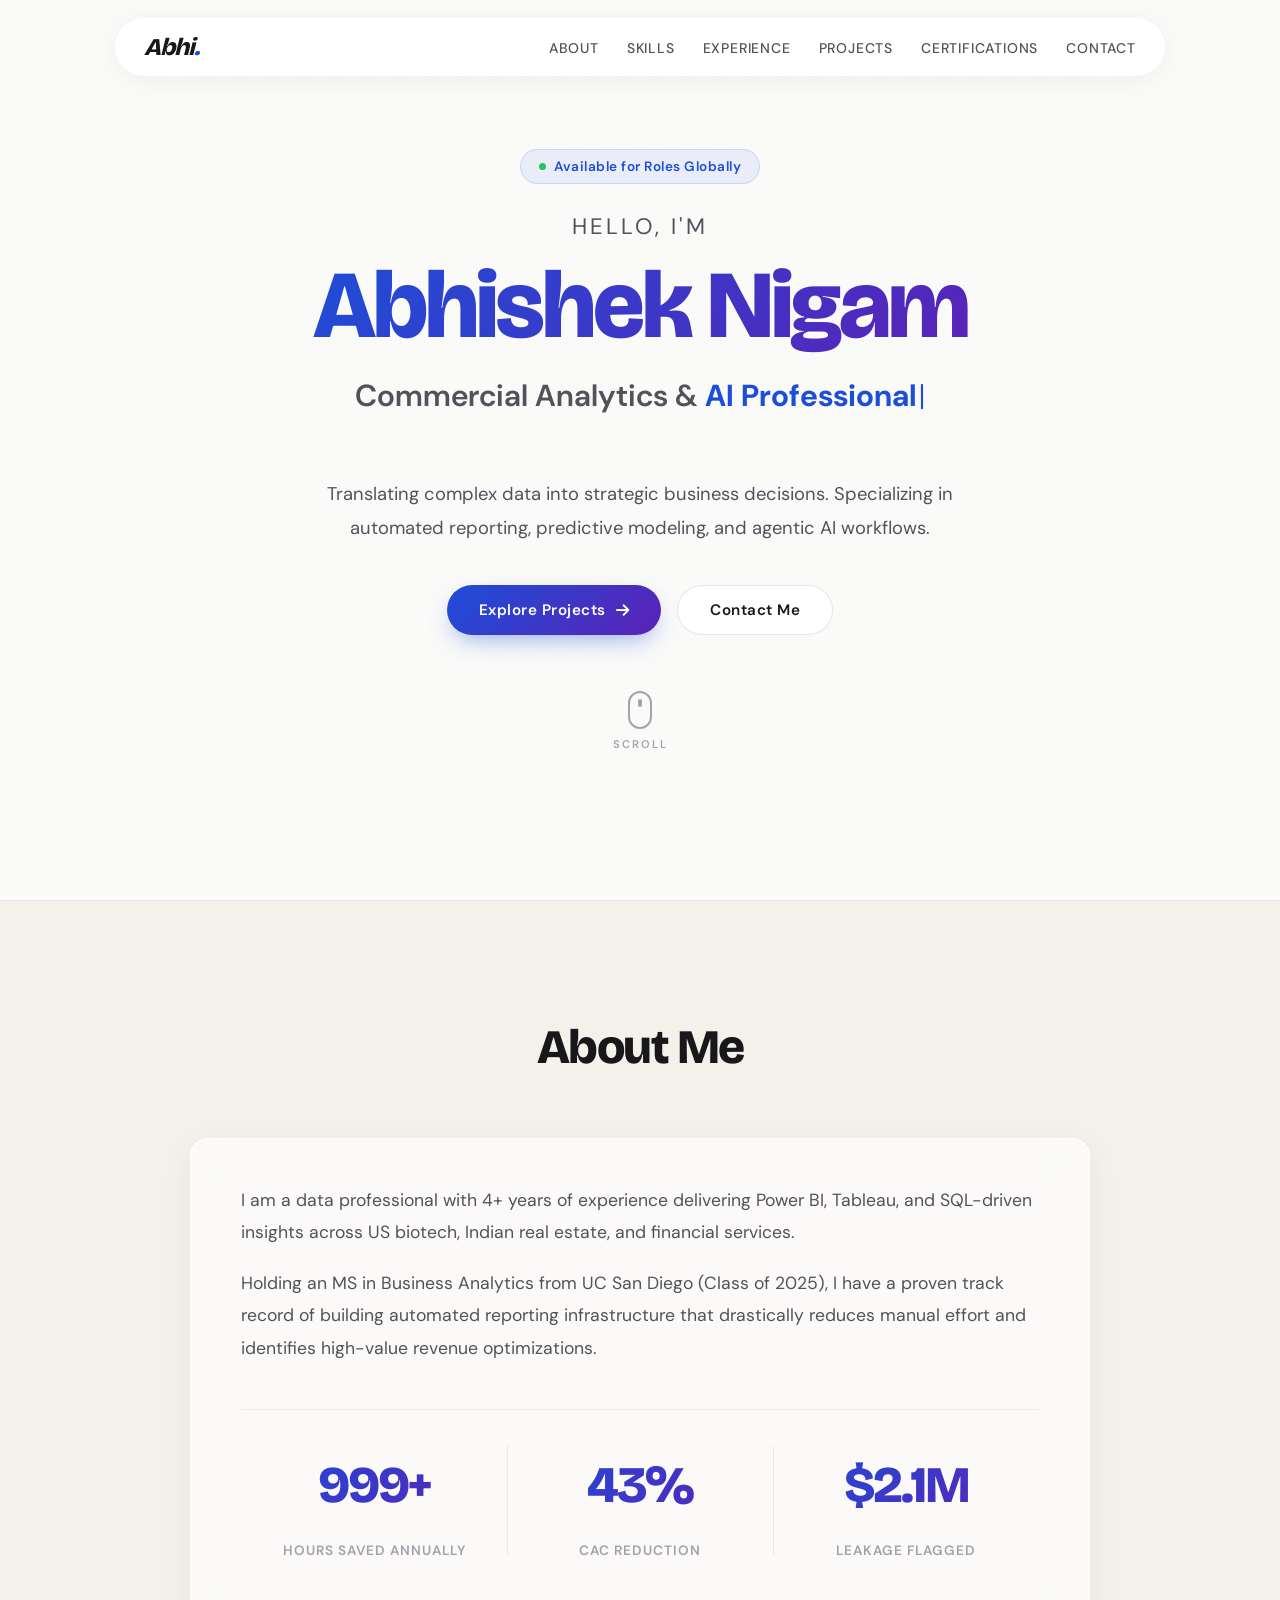
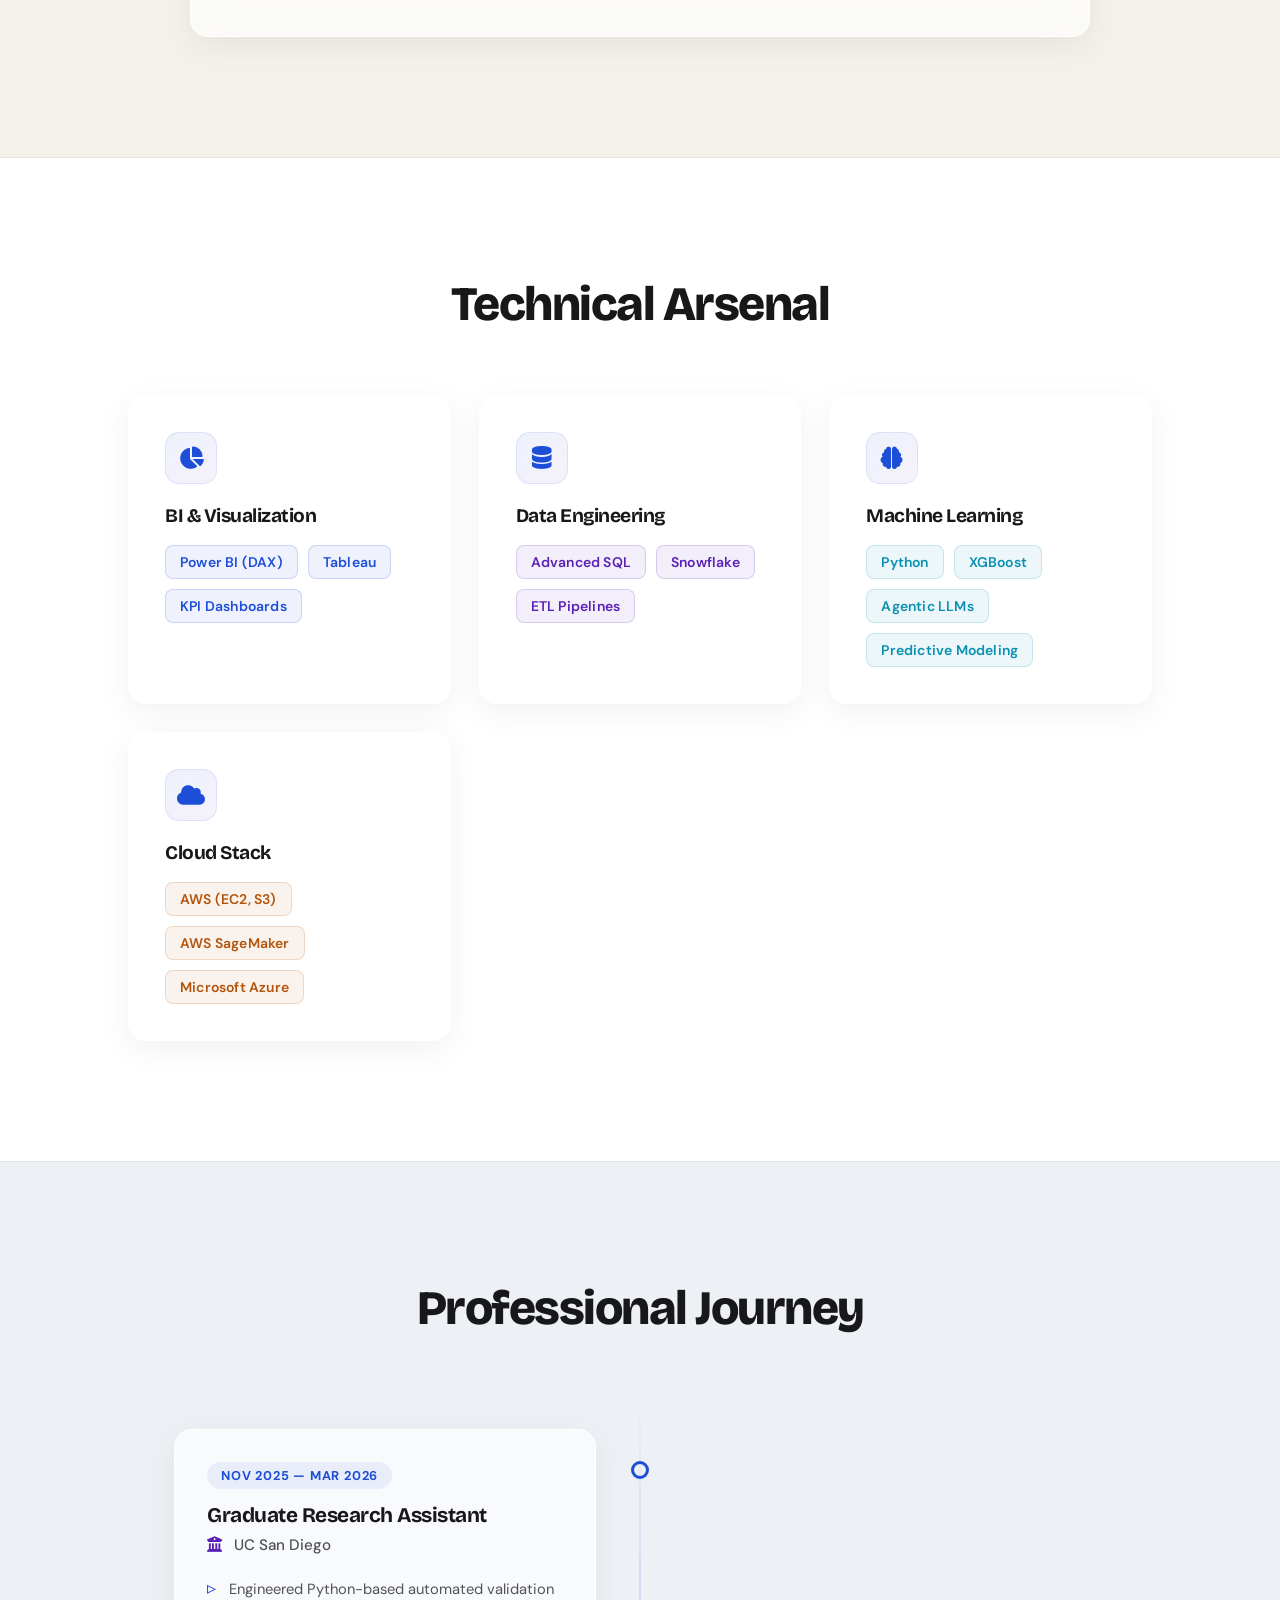
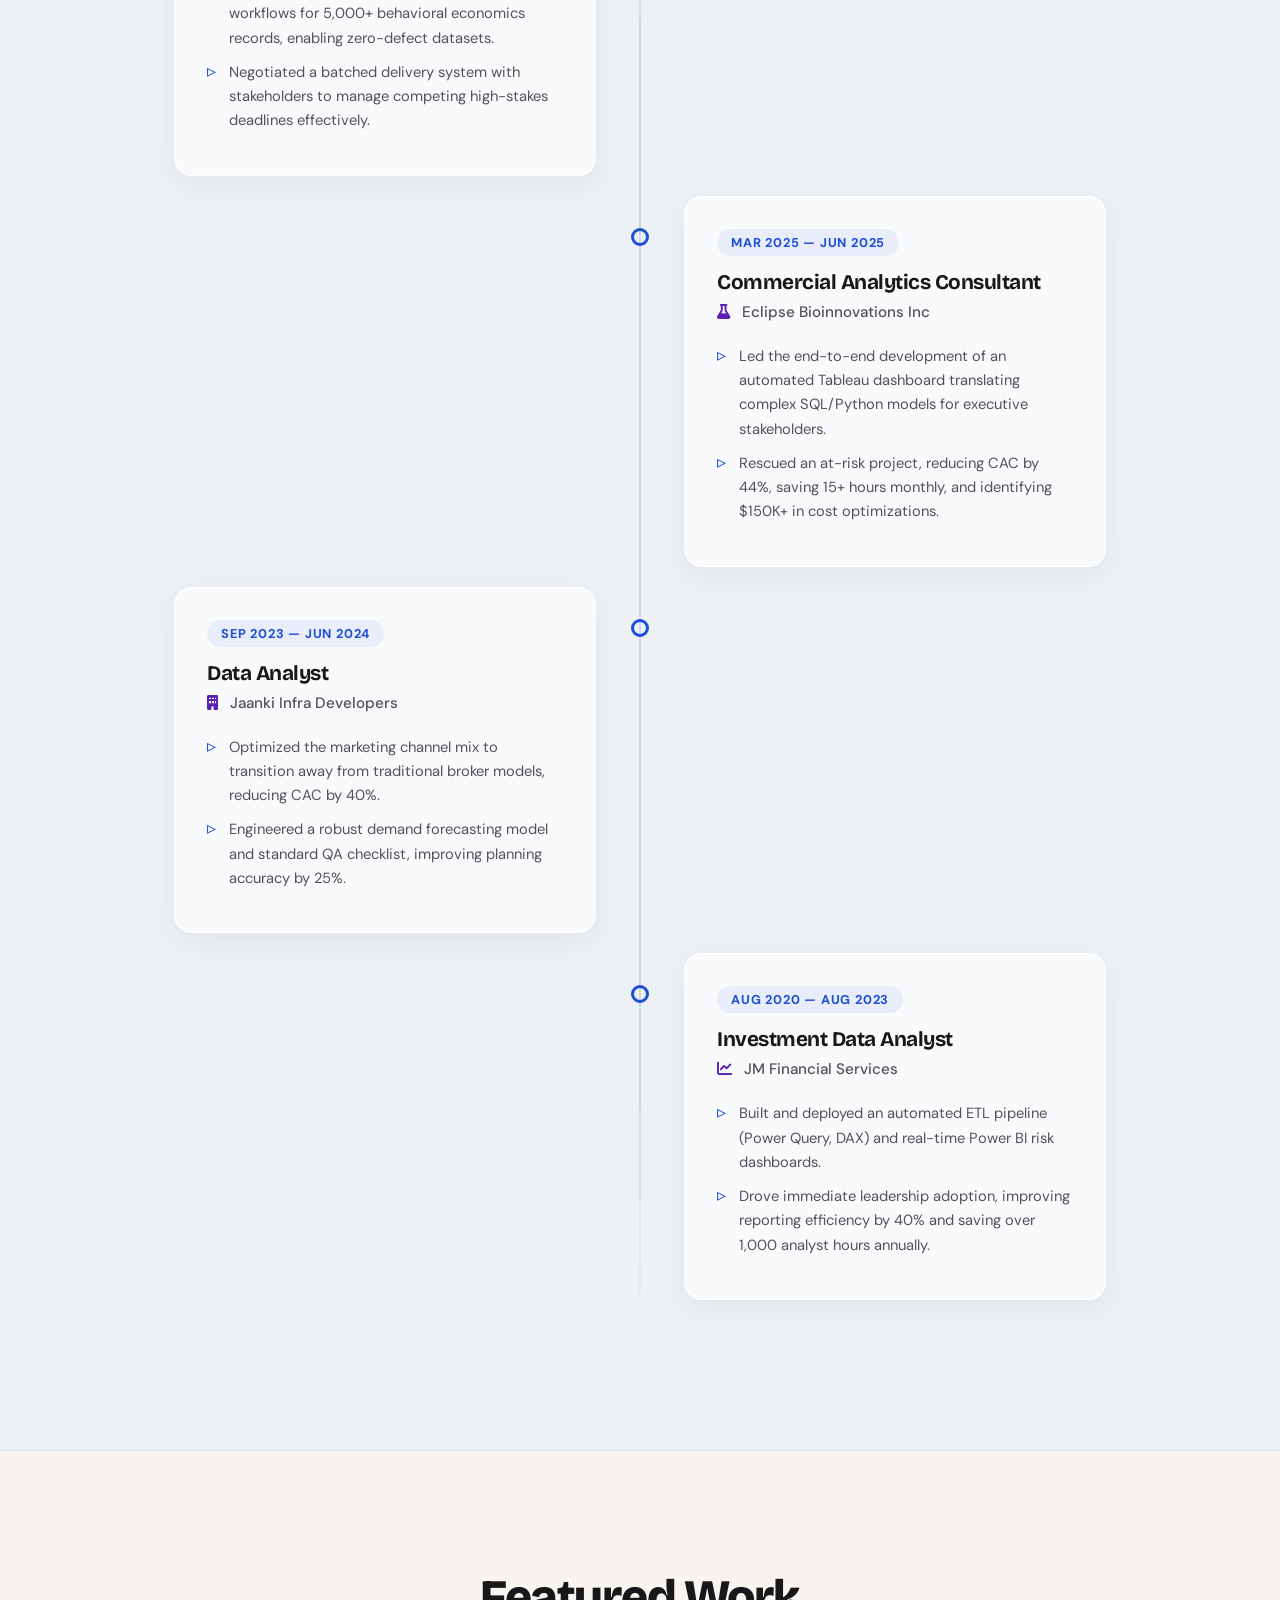
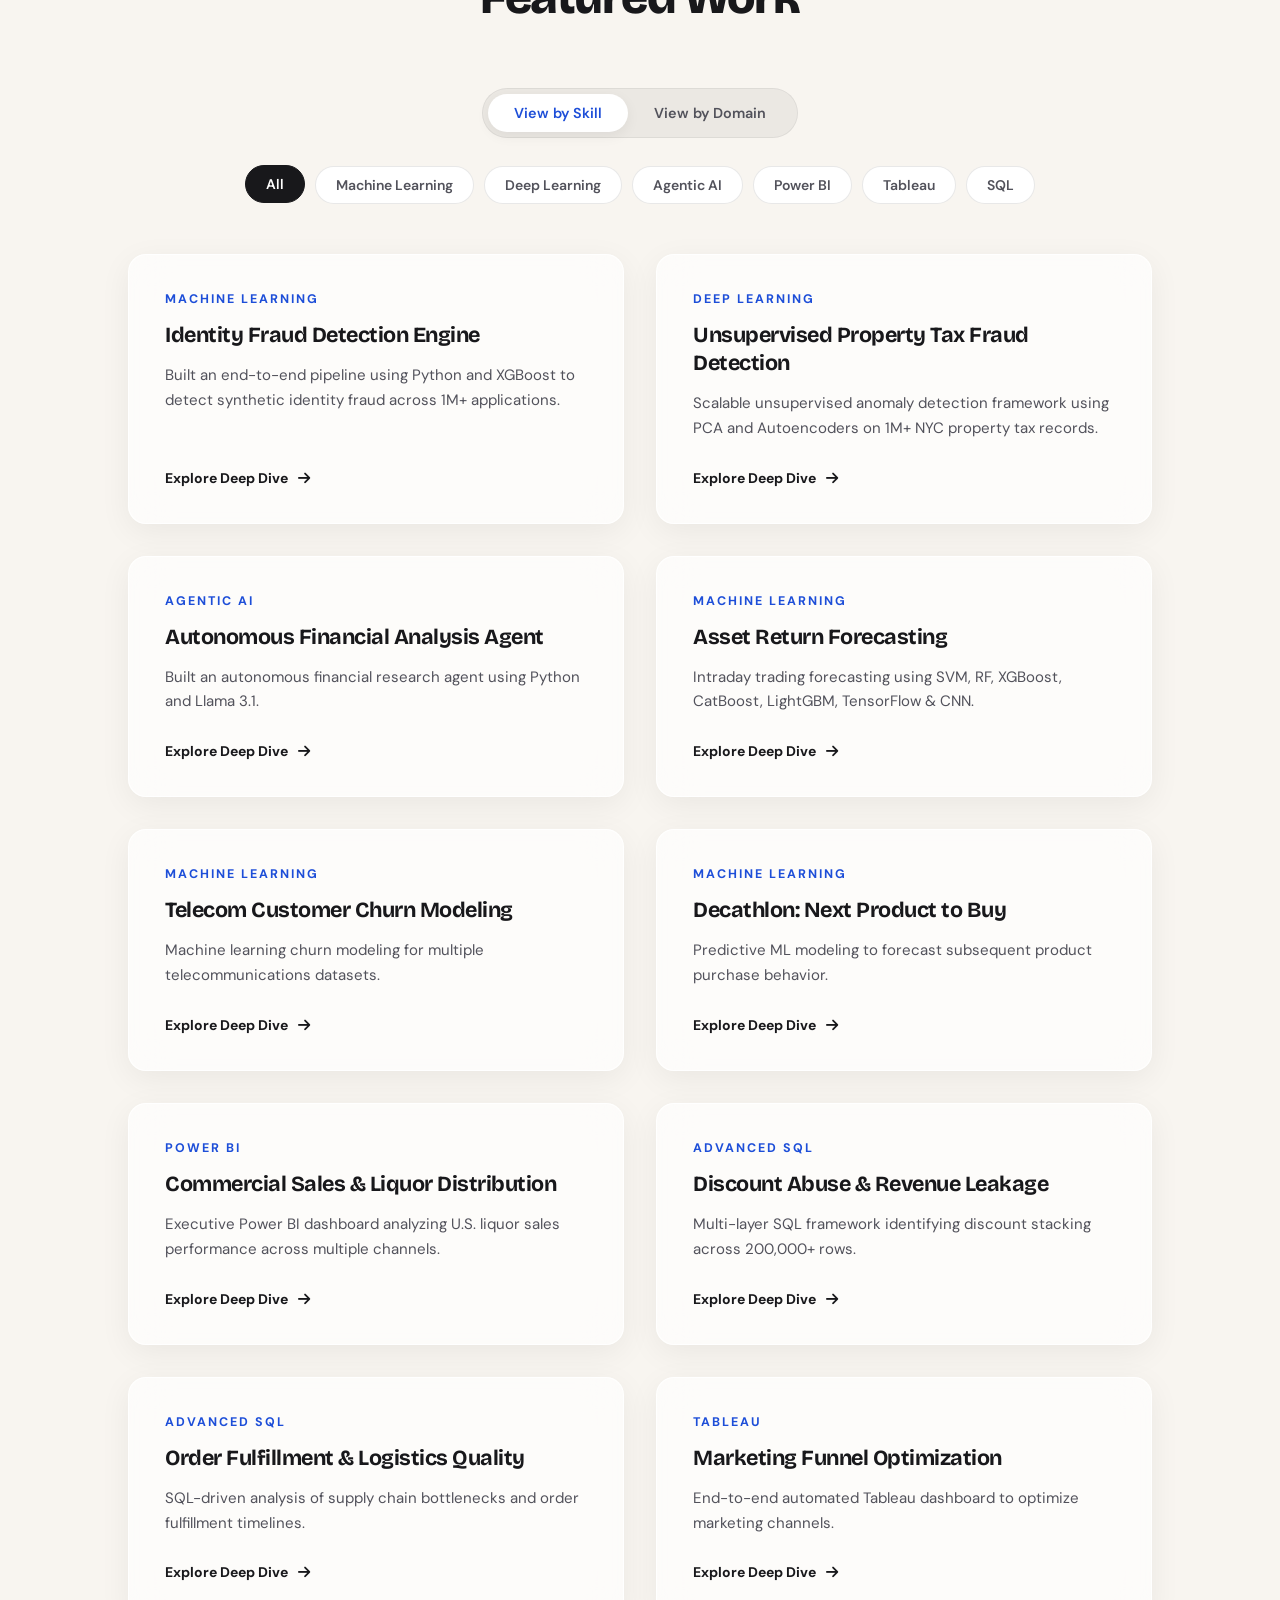
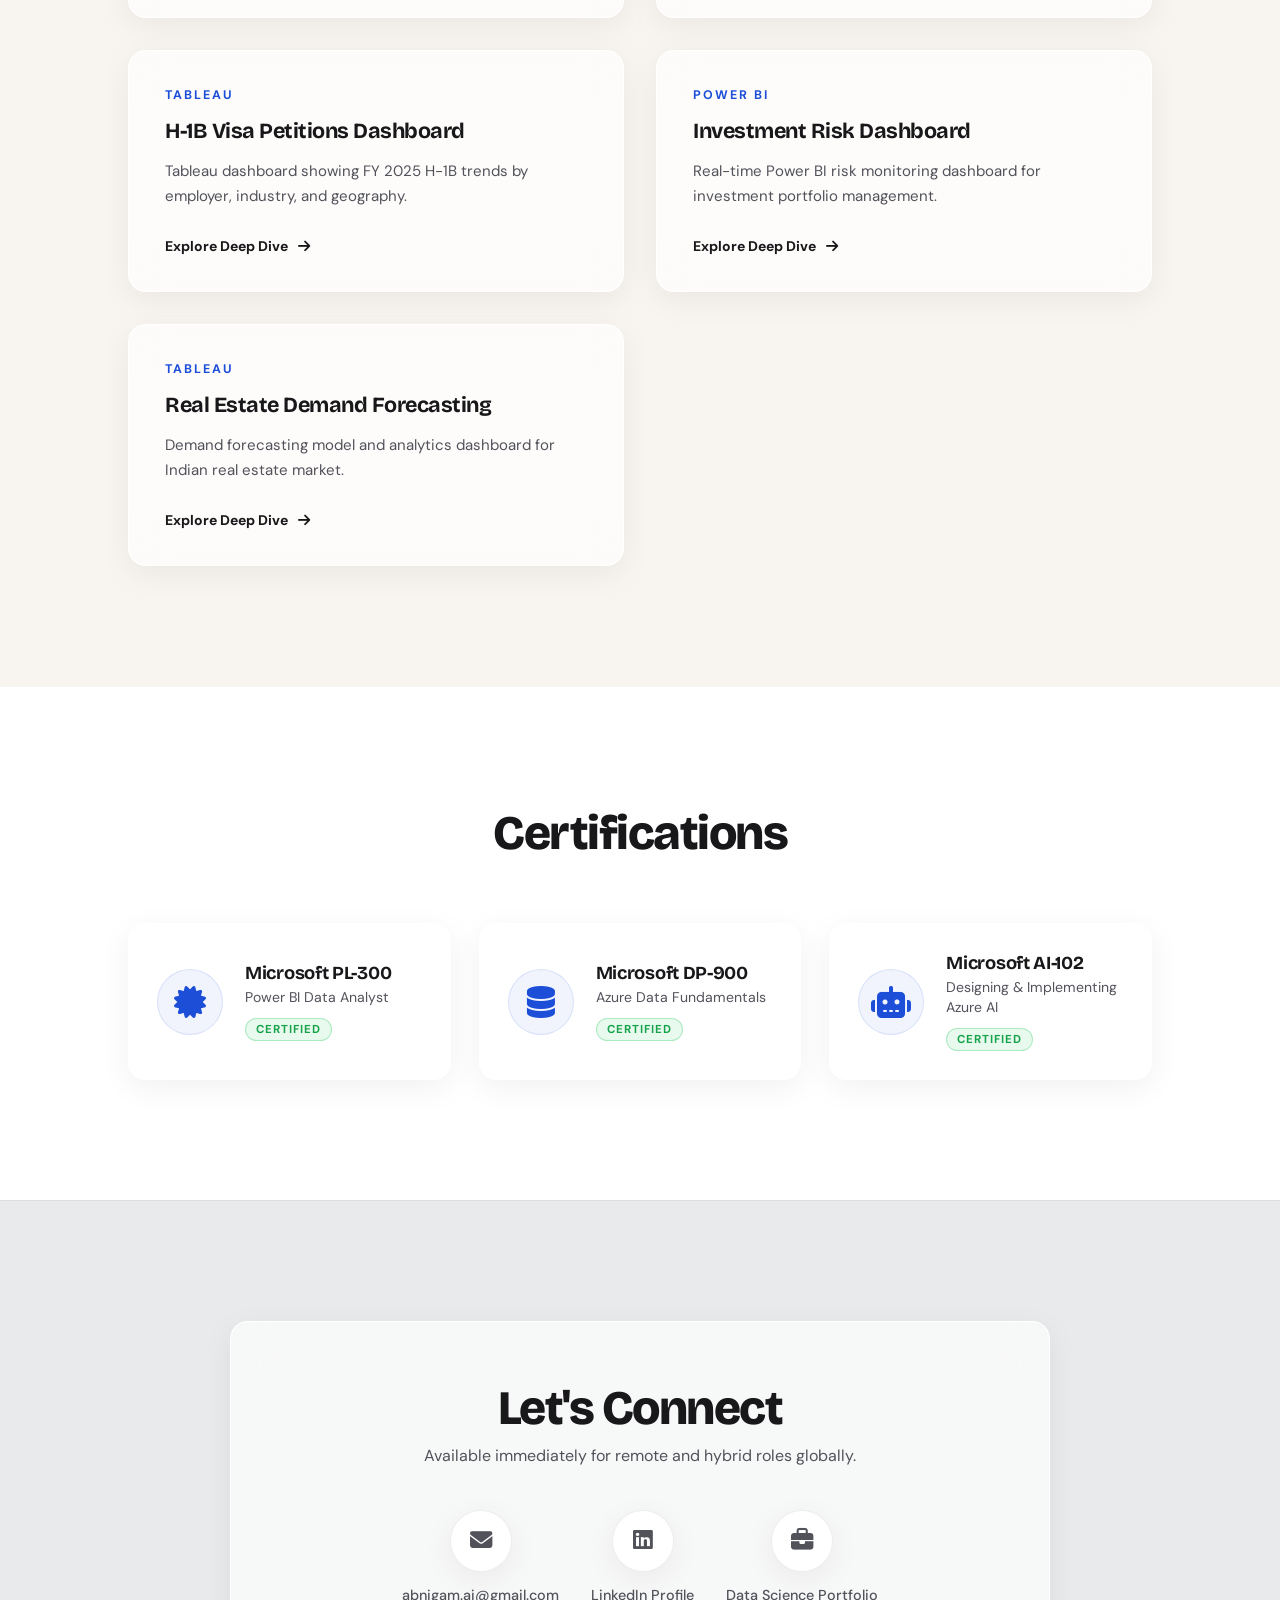
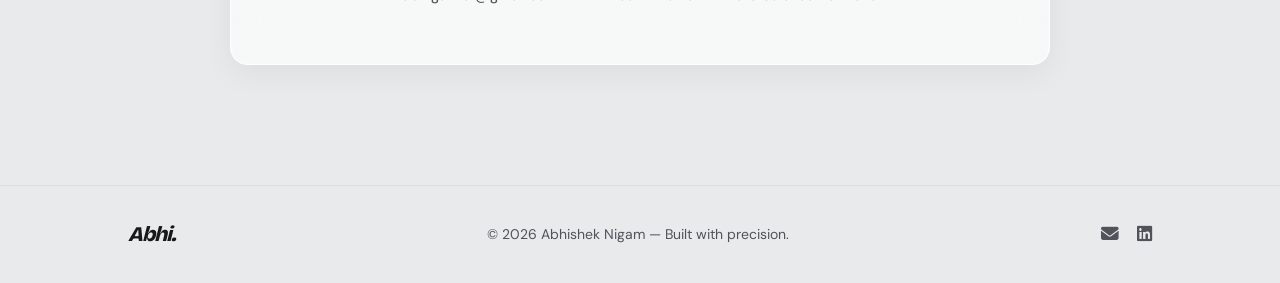
==== commit 367044ac: "Update index.html" ====
--- a/index.html
+++ b/index.html
@@ -3,7 +3,7 @@
 <head>
     <meta charset="UTF-8">
     <meta name="viewport" content="width=device-width, initial-scale=1.0">
-    <title>Abhishek Nigam | Commercial Analytics & AI</title>
+    <title>Abhishek  Nigam | Commercial Analytics & AI</title>
     <meta name="description" content="Portfolio of Abhishek Nigam, MS Business Analytics. Expert in Power BI, Tableau, SQL, and Agentic AI workflows.">
     <link rel="stylesheet" href="style.css">
 
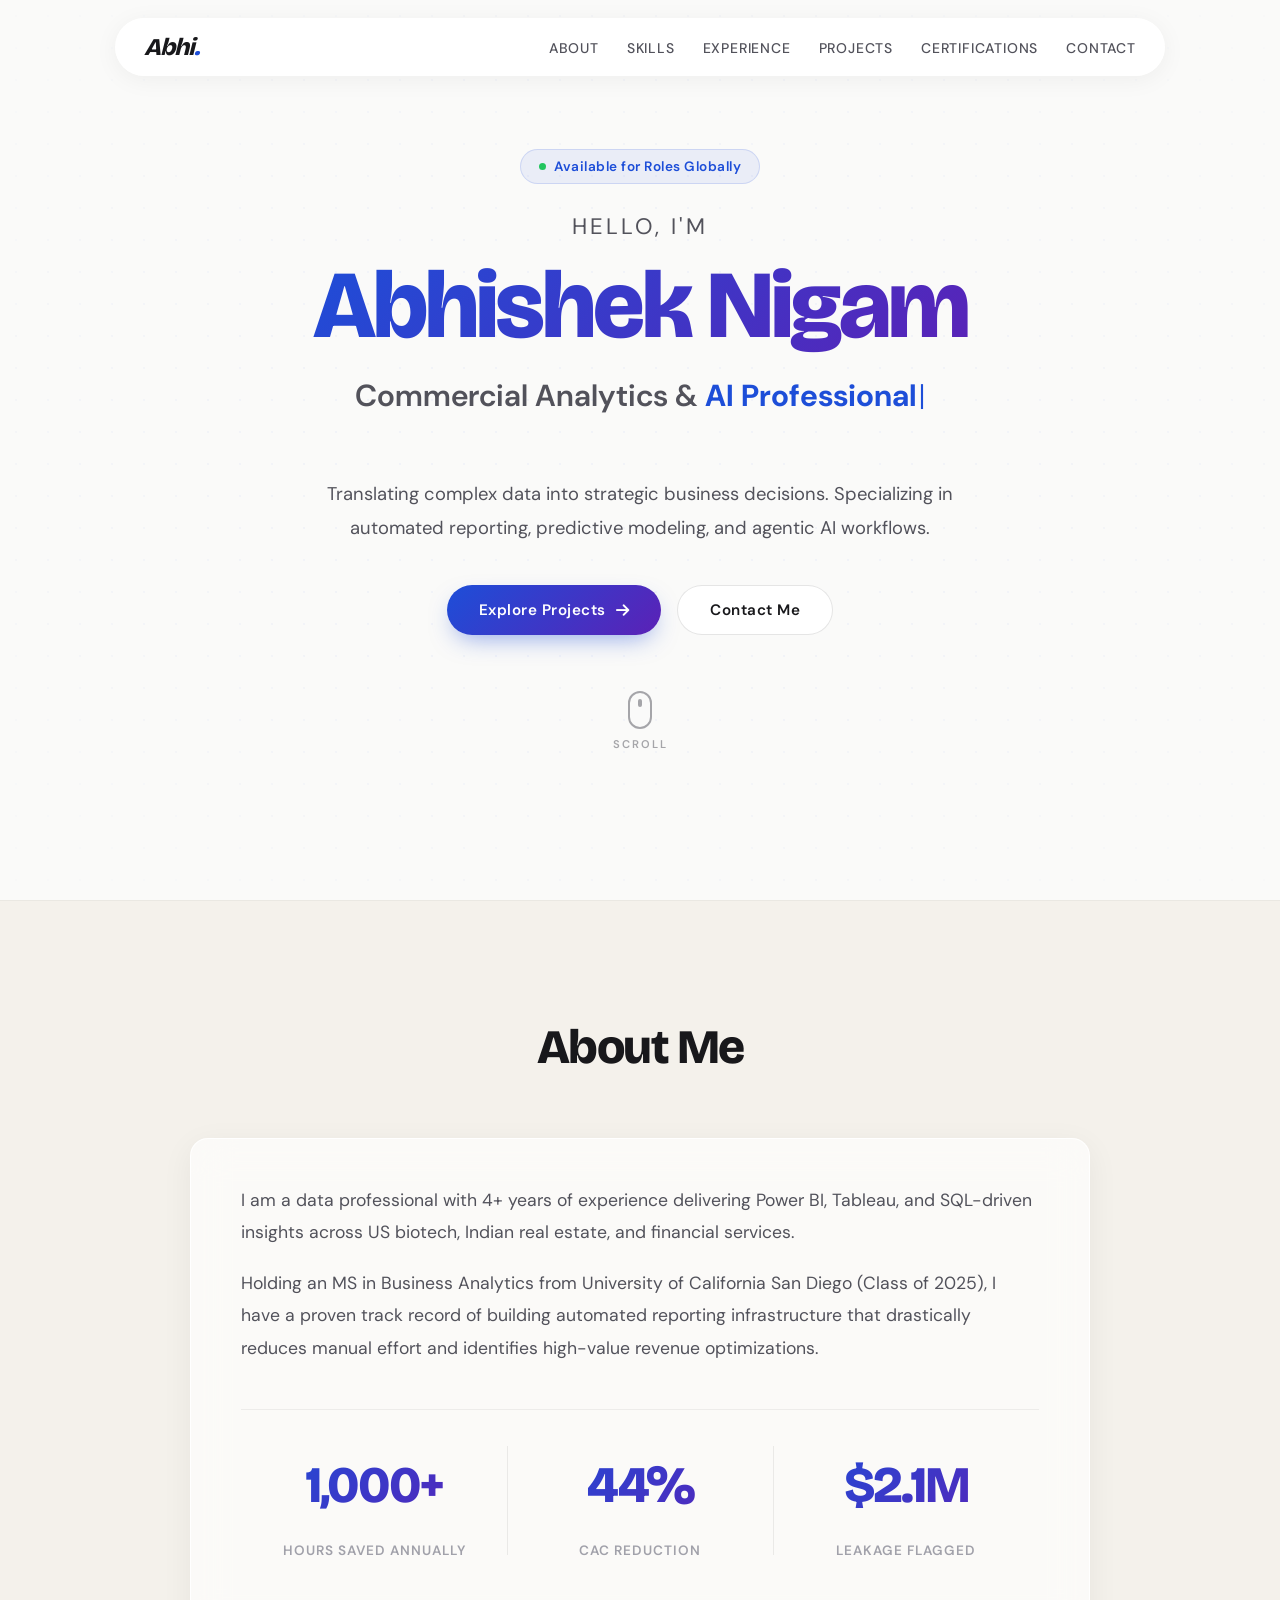
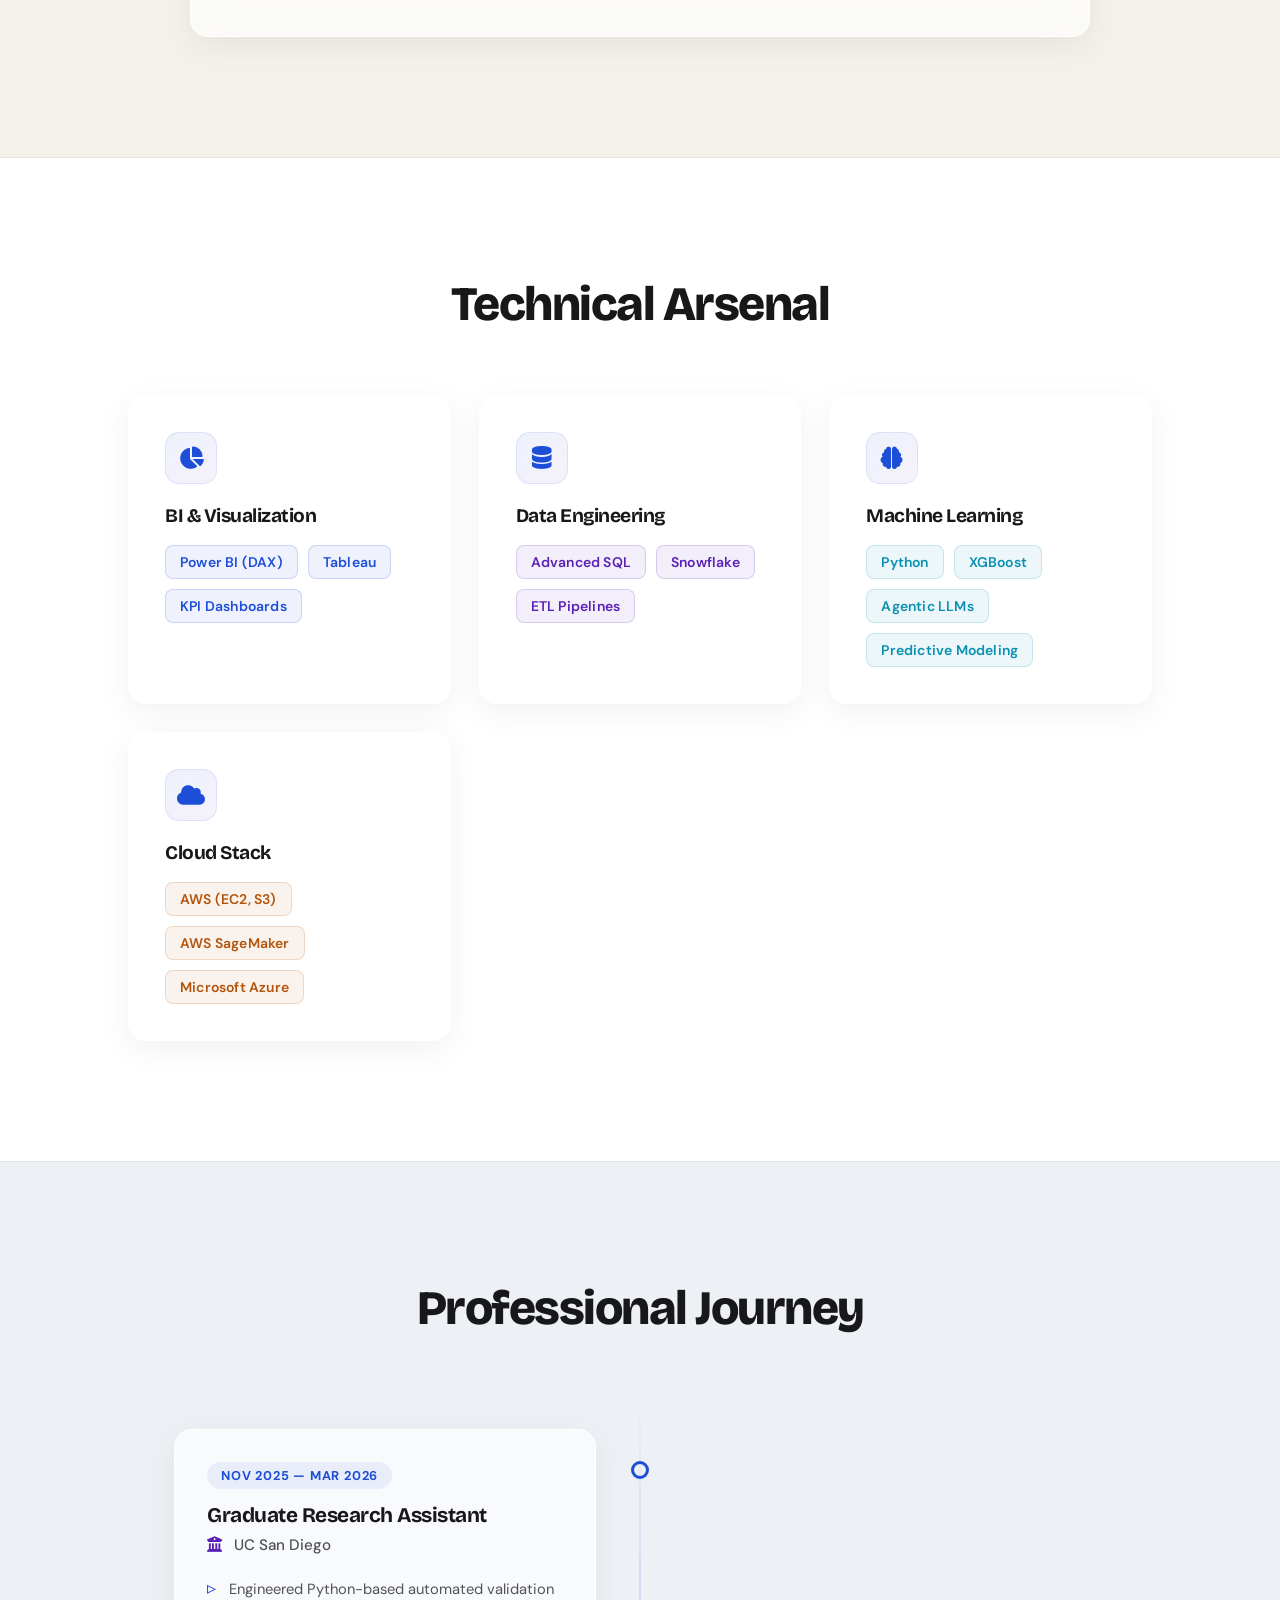
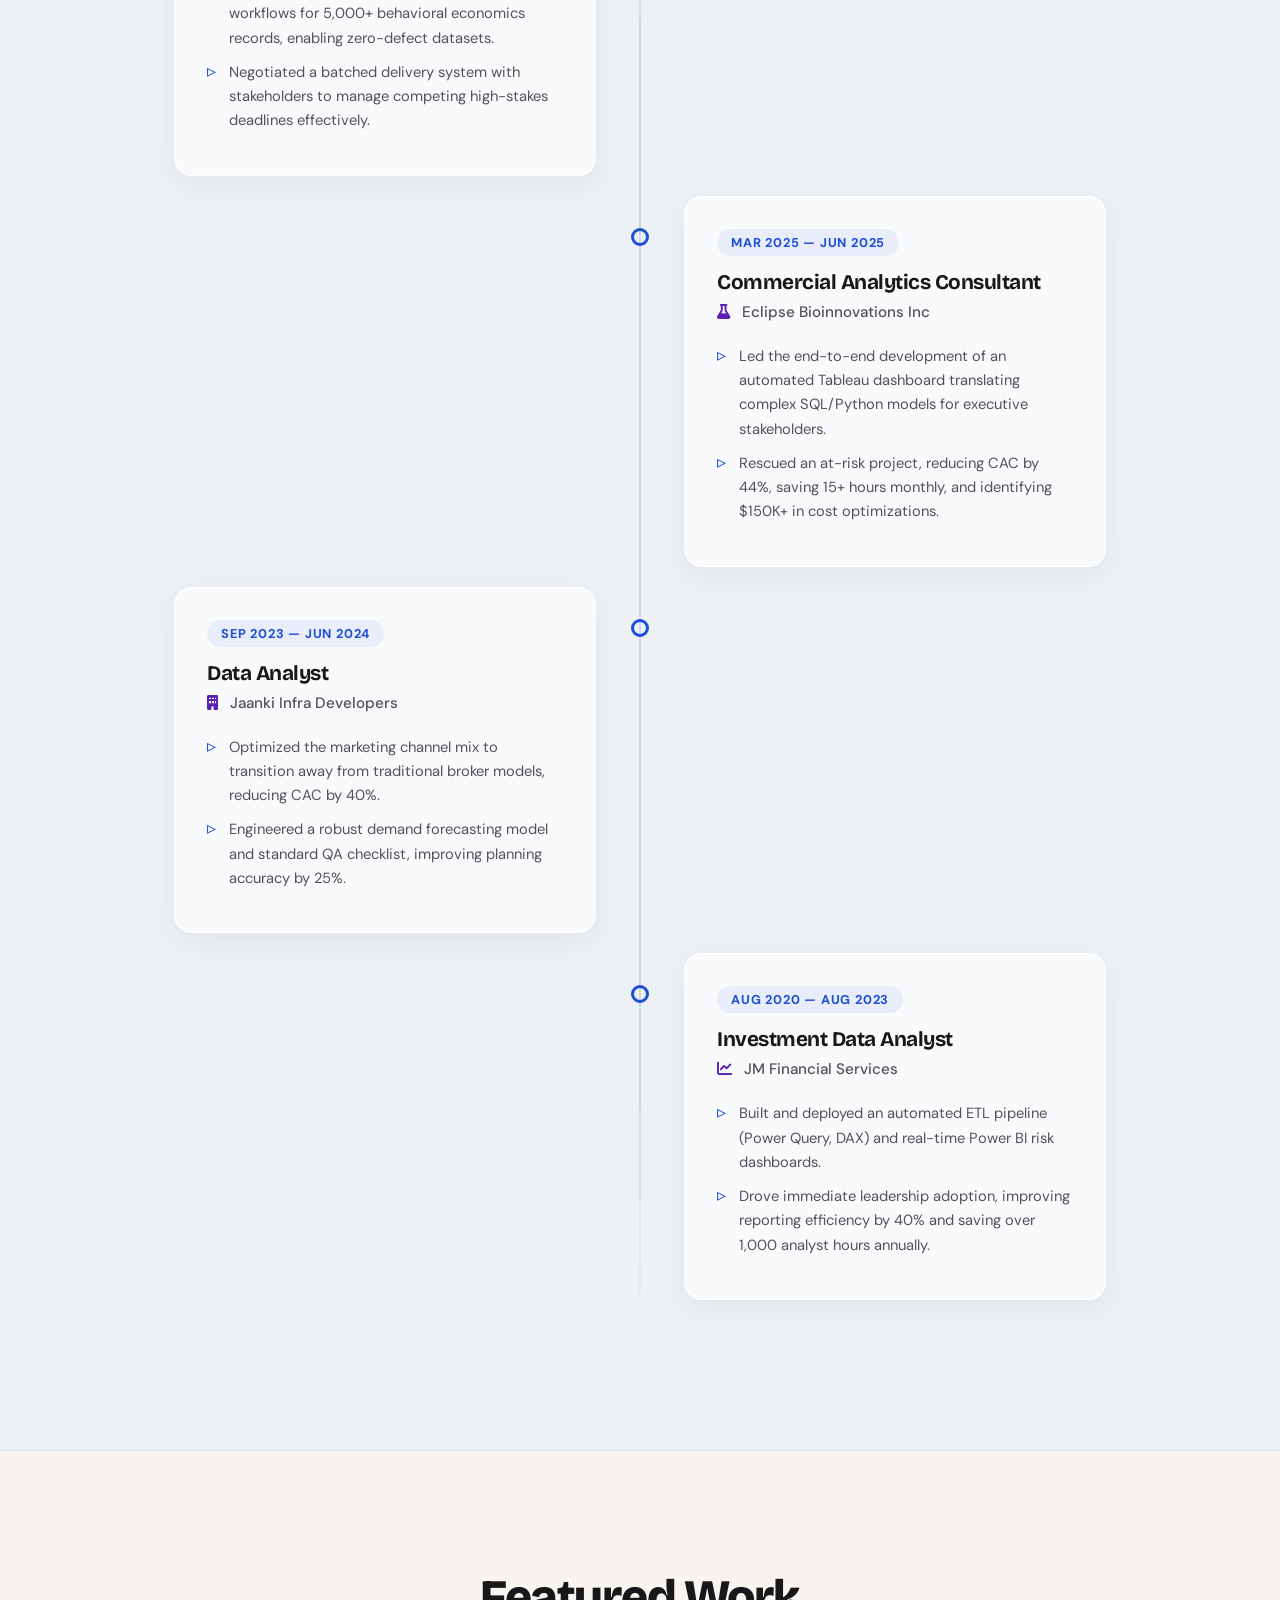
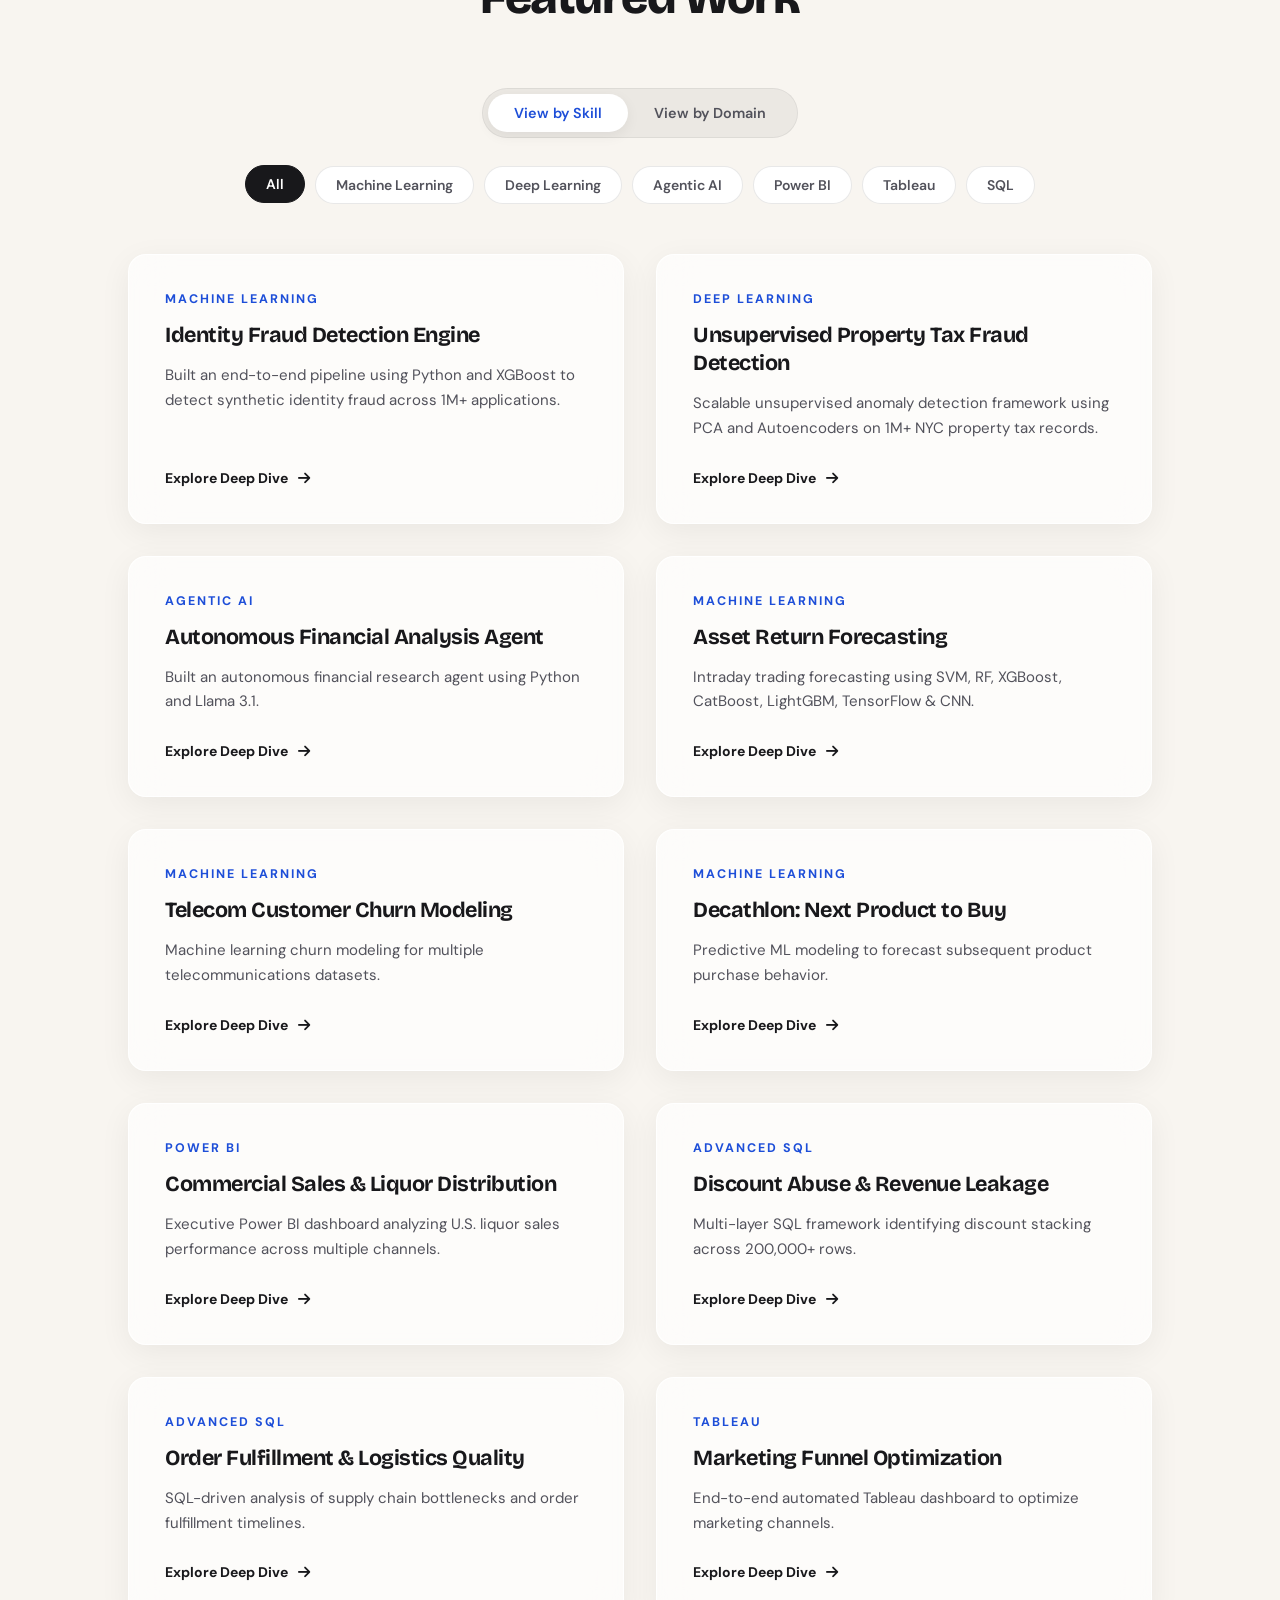
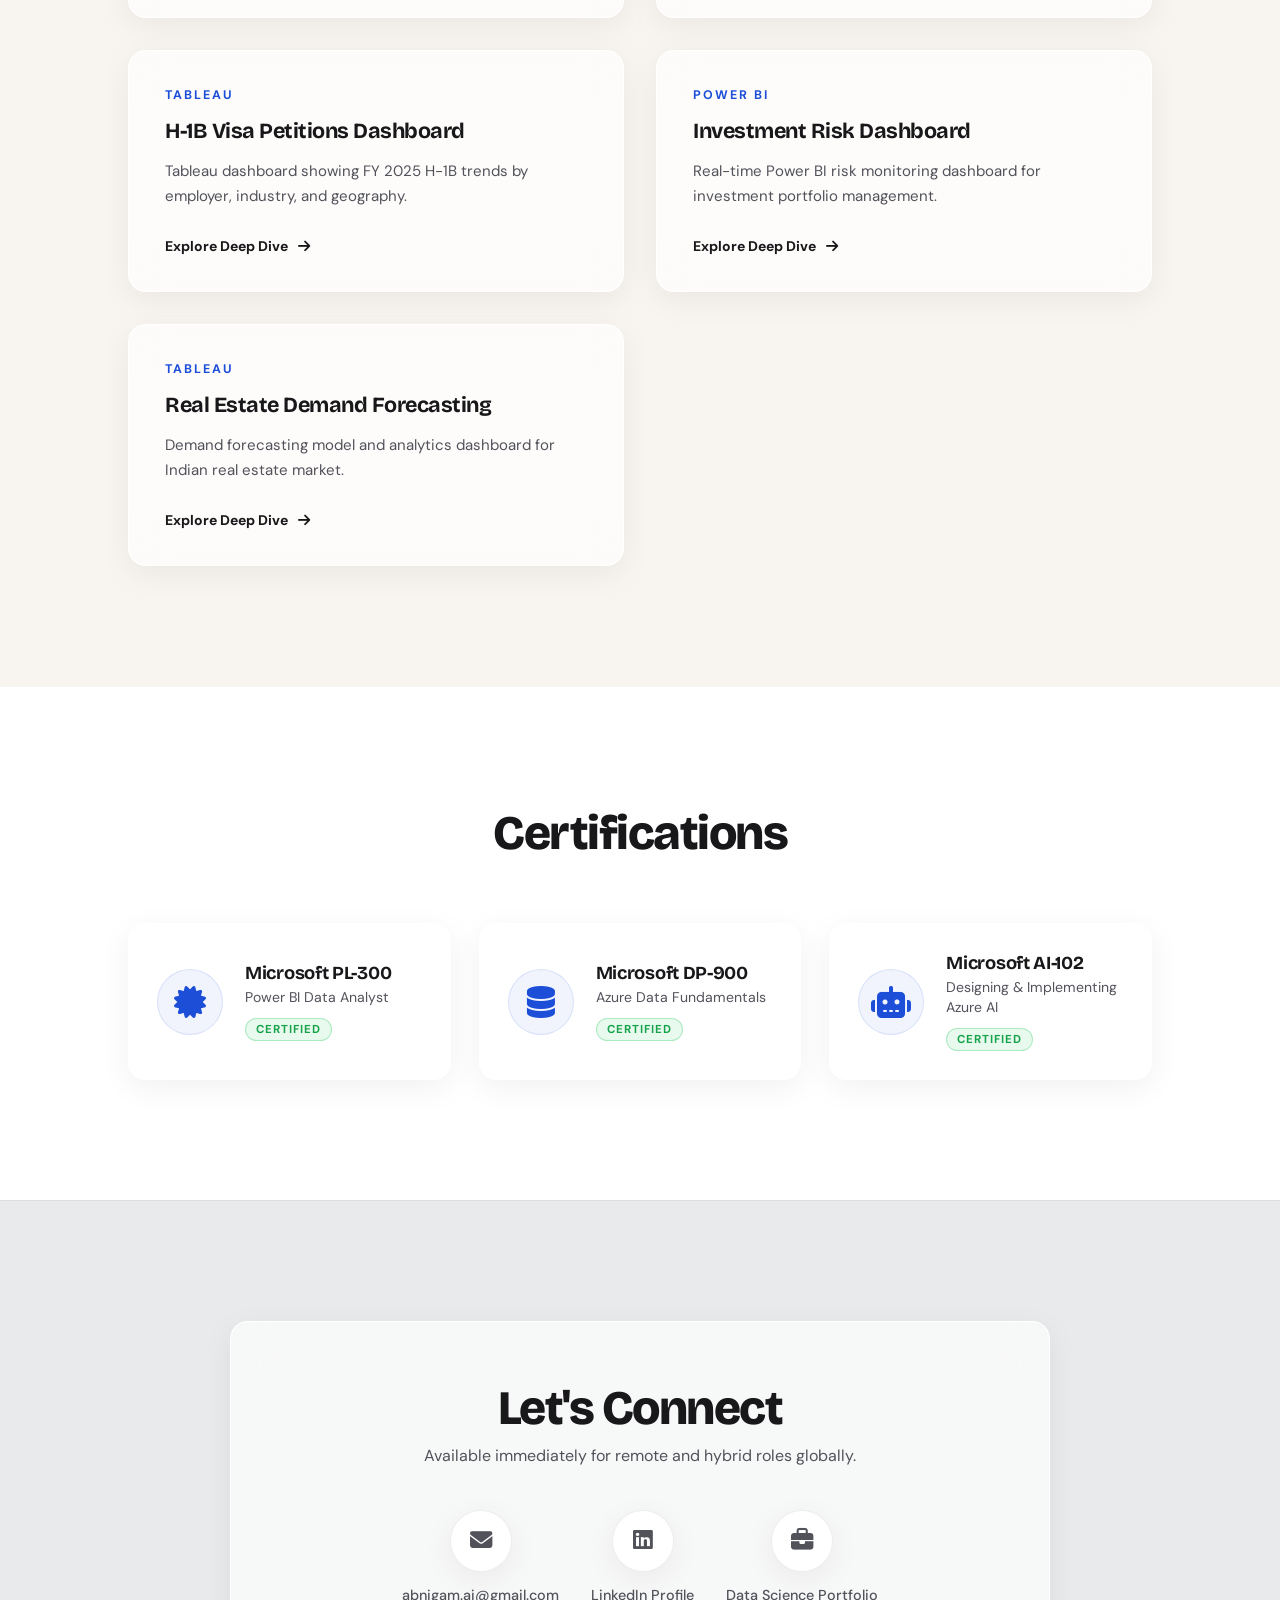
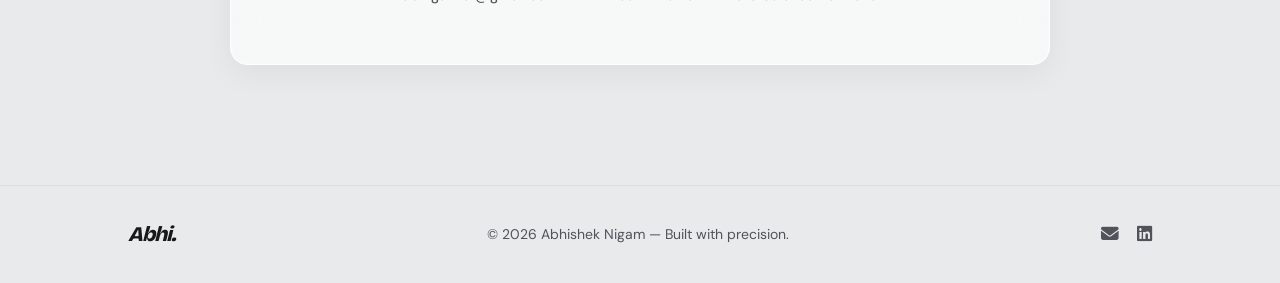
==== commit 0c8bca37: "Update university name in About Me section" ====
--- a/index.html
+++ b/index.html
@@ -99,7 +99,7 @@
         <div class="about-container reveal delay-1">
             <div class="about-text glass-card">
                 <p>I am a data professional with 4+ years of experience delivering Power BI, Tableau, and SQL-driven insights across US biotech, Indian real estate, and financial services.</p>
-                <p>Holding an MS in Business Analytics from UC San Diego (Class of 2025), I have a proven track record of building automated reporting infrastructure that drastically reduces manual effort and identifies high-value revenue optimizations.</p>
+                <p>Holding an MS in Business Analytics from University of California San Diego (Class of 2025), I have a proven track record of building automated reporting infrastructure that drastically reduces manual effort and identifies high-value revenue optimizations.</p>
                 <!-- ENHANCEMENT: Stats with data-target for counter animation -->
                 <div class="achievements">
                     <div class="stat-box">
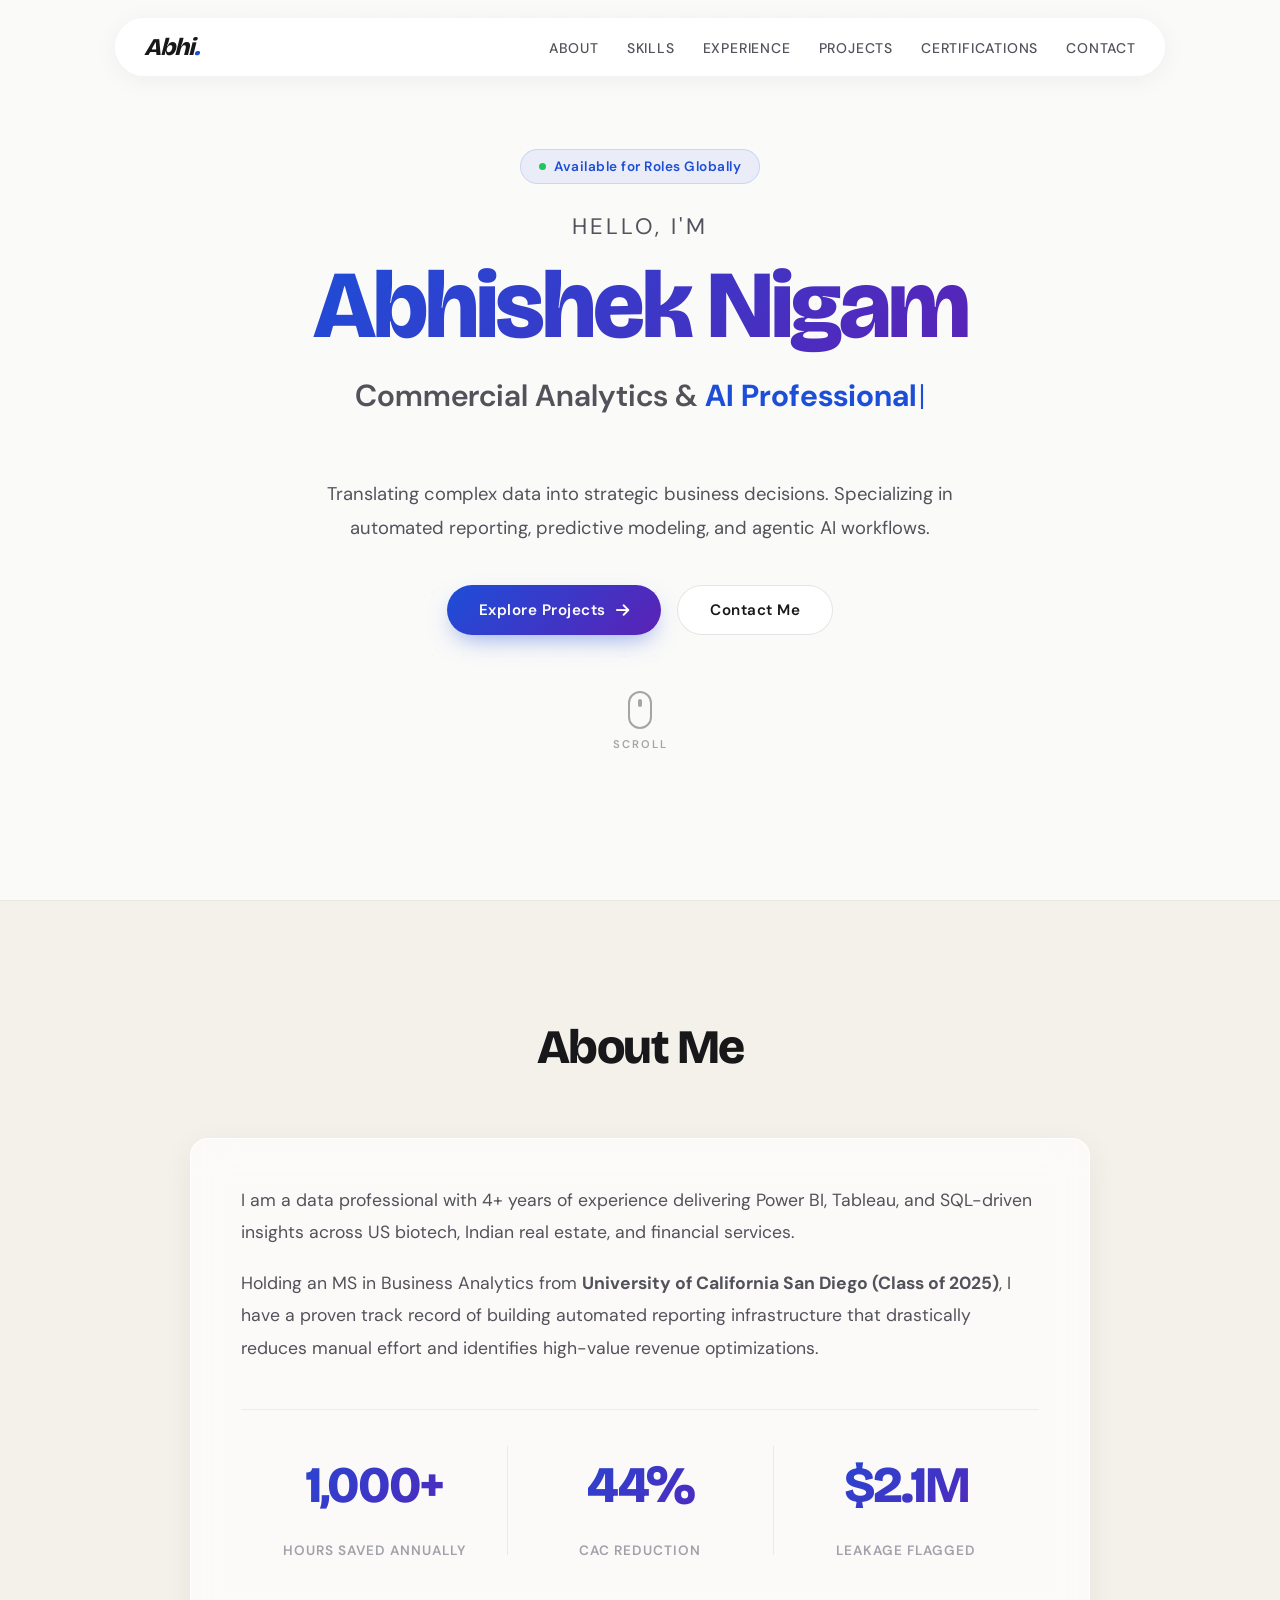
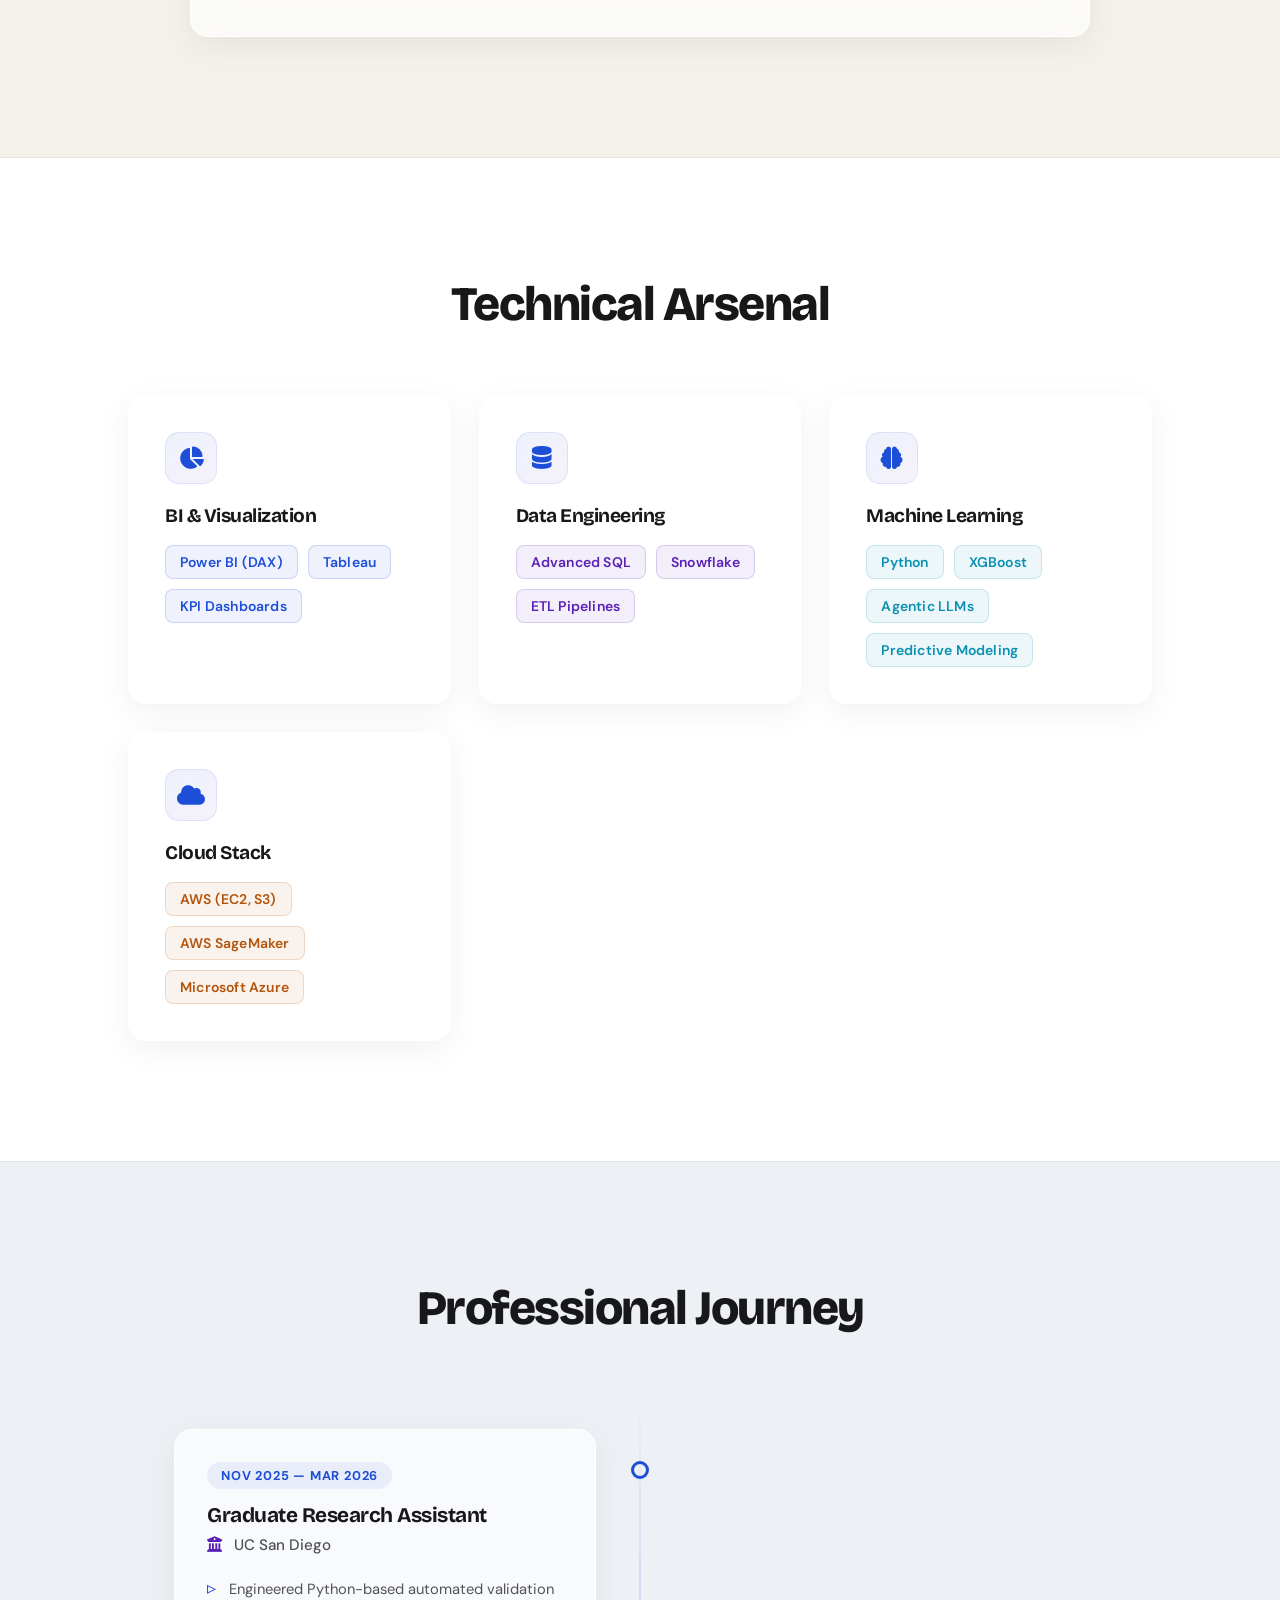
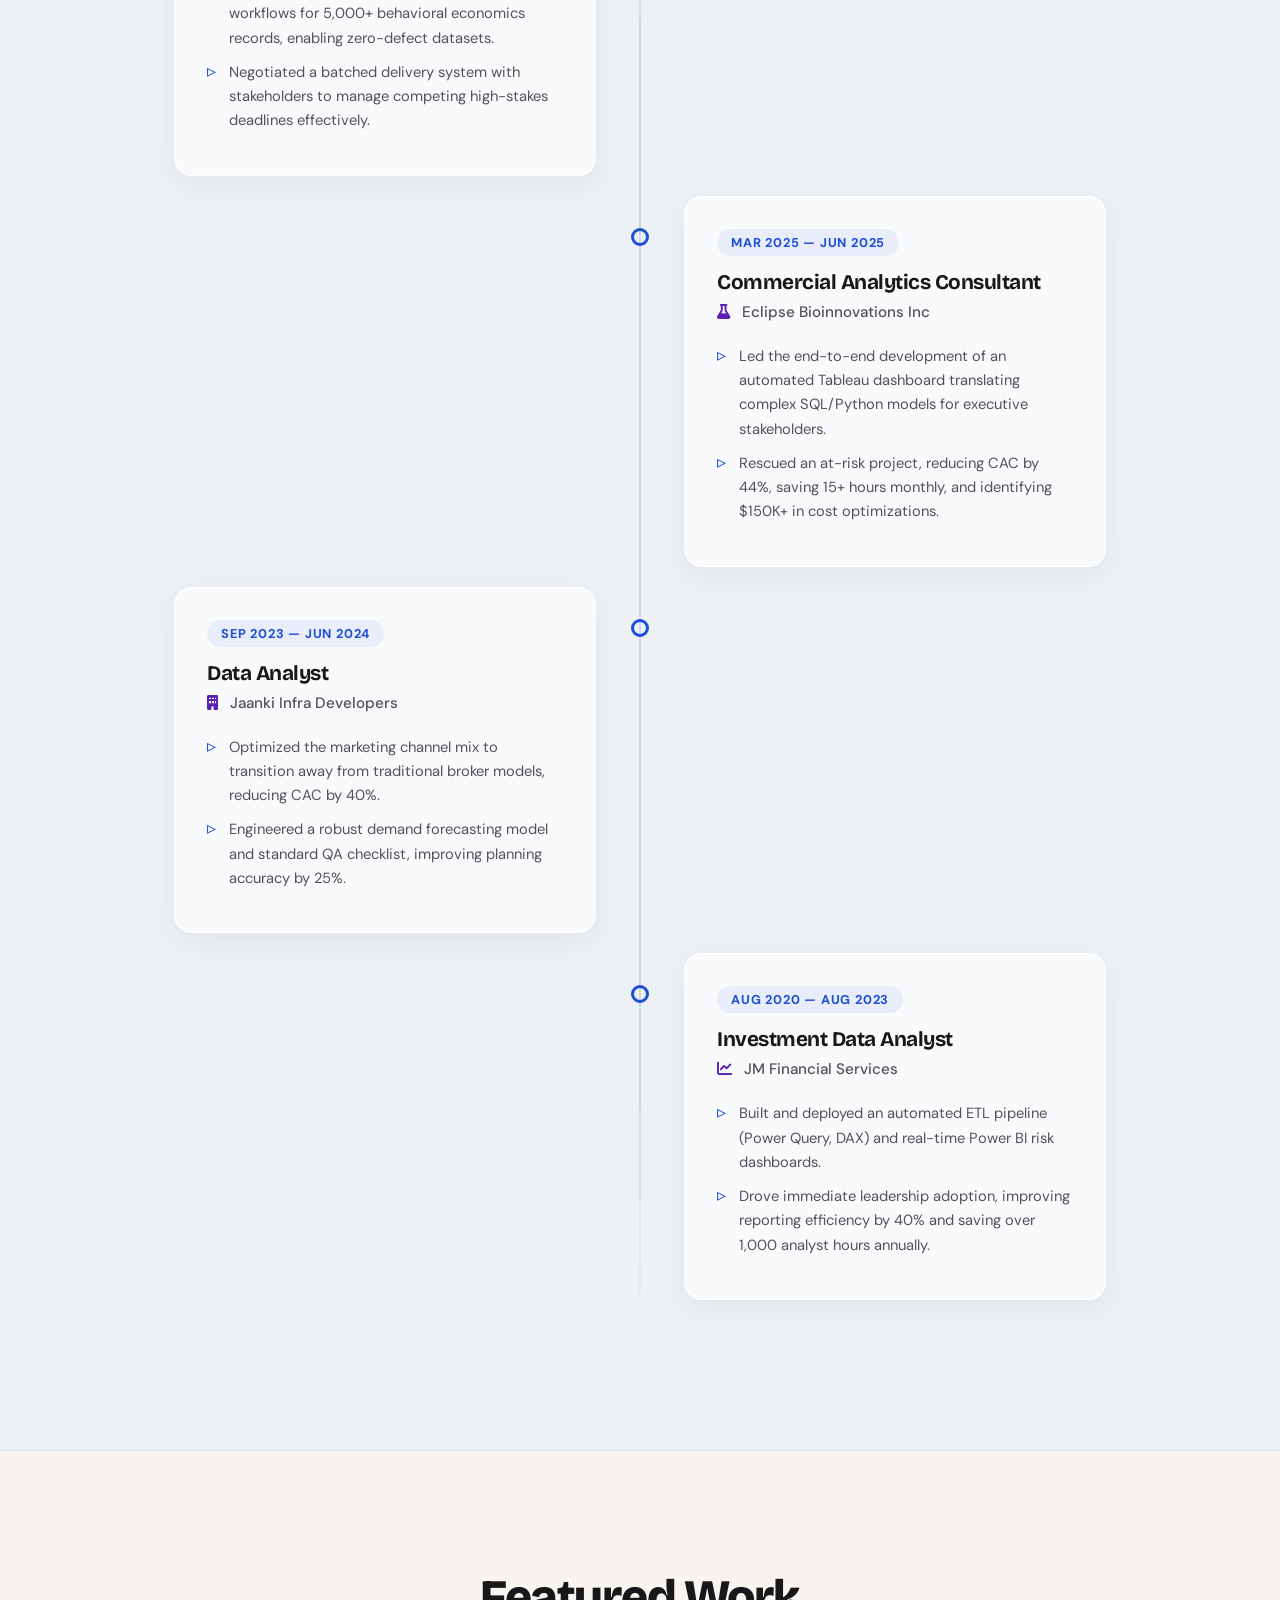
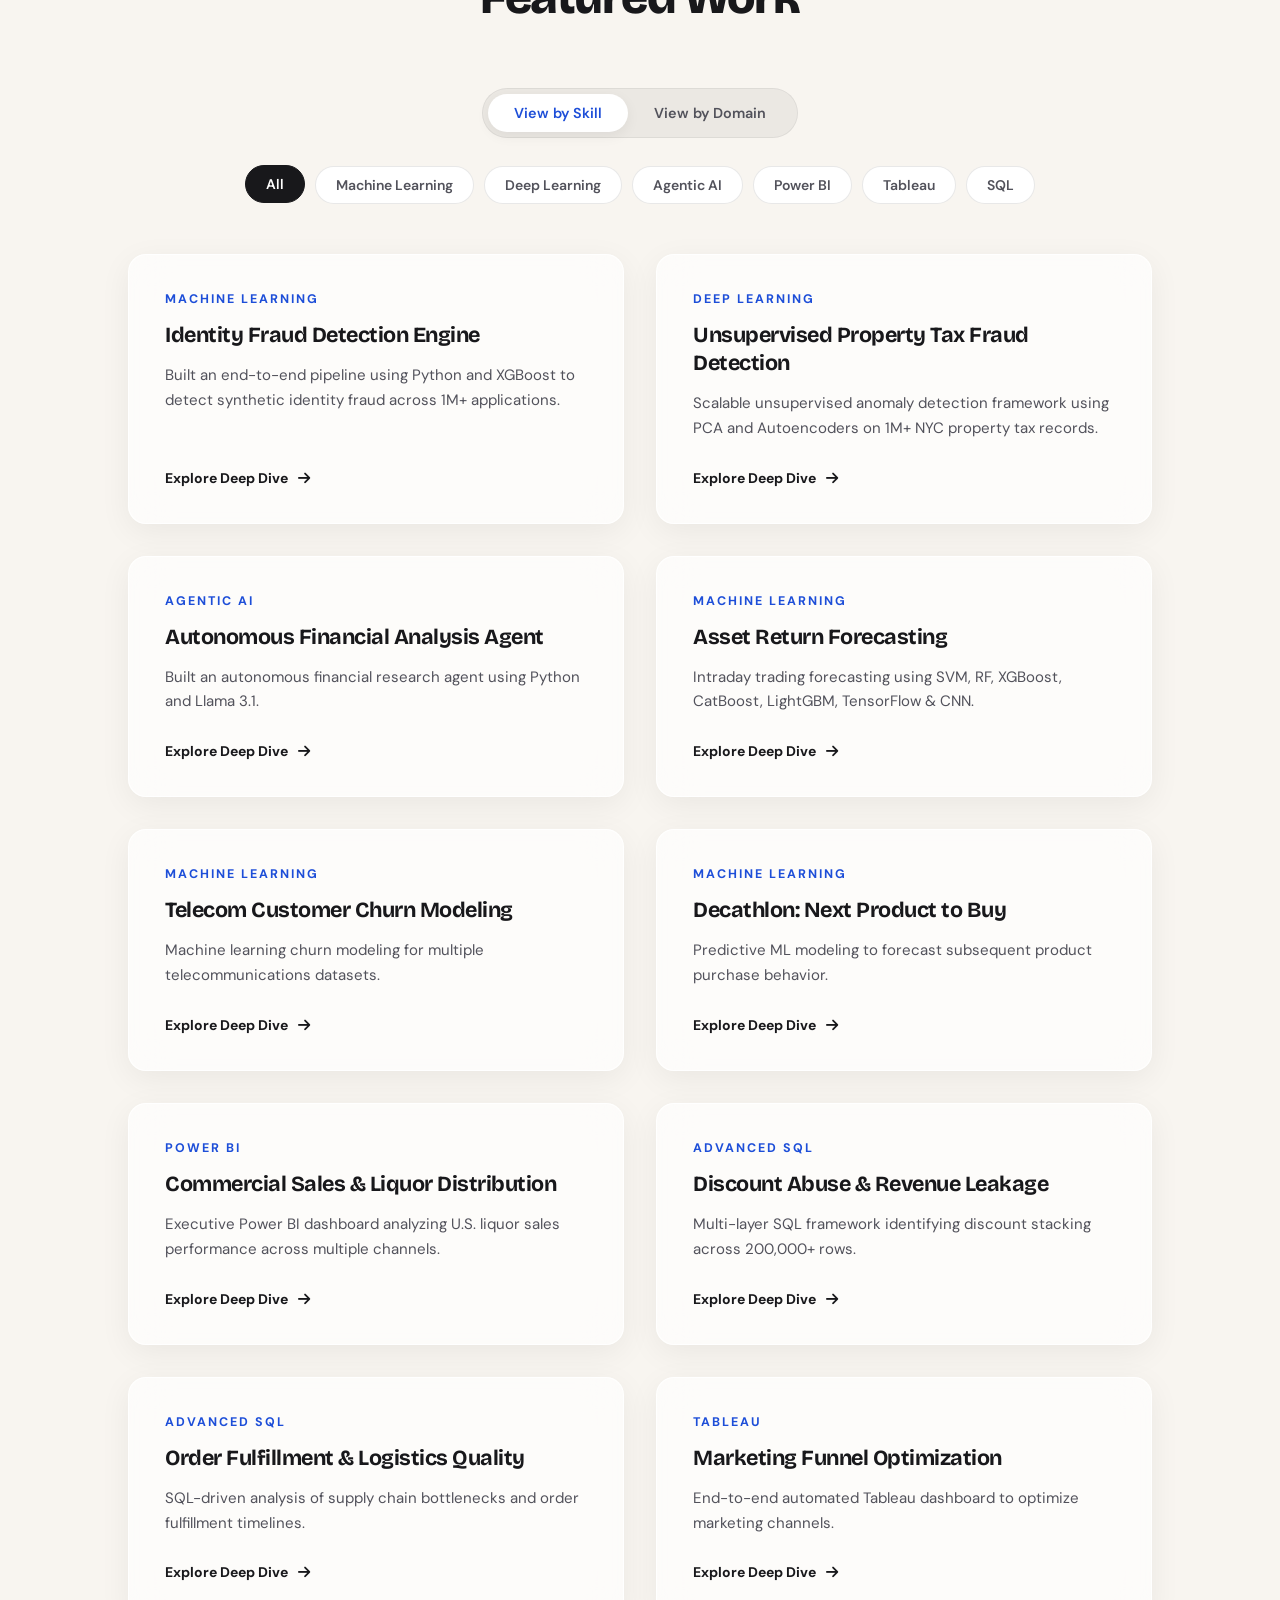
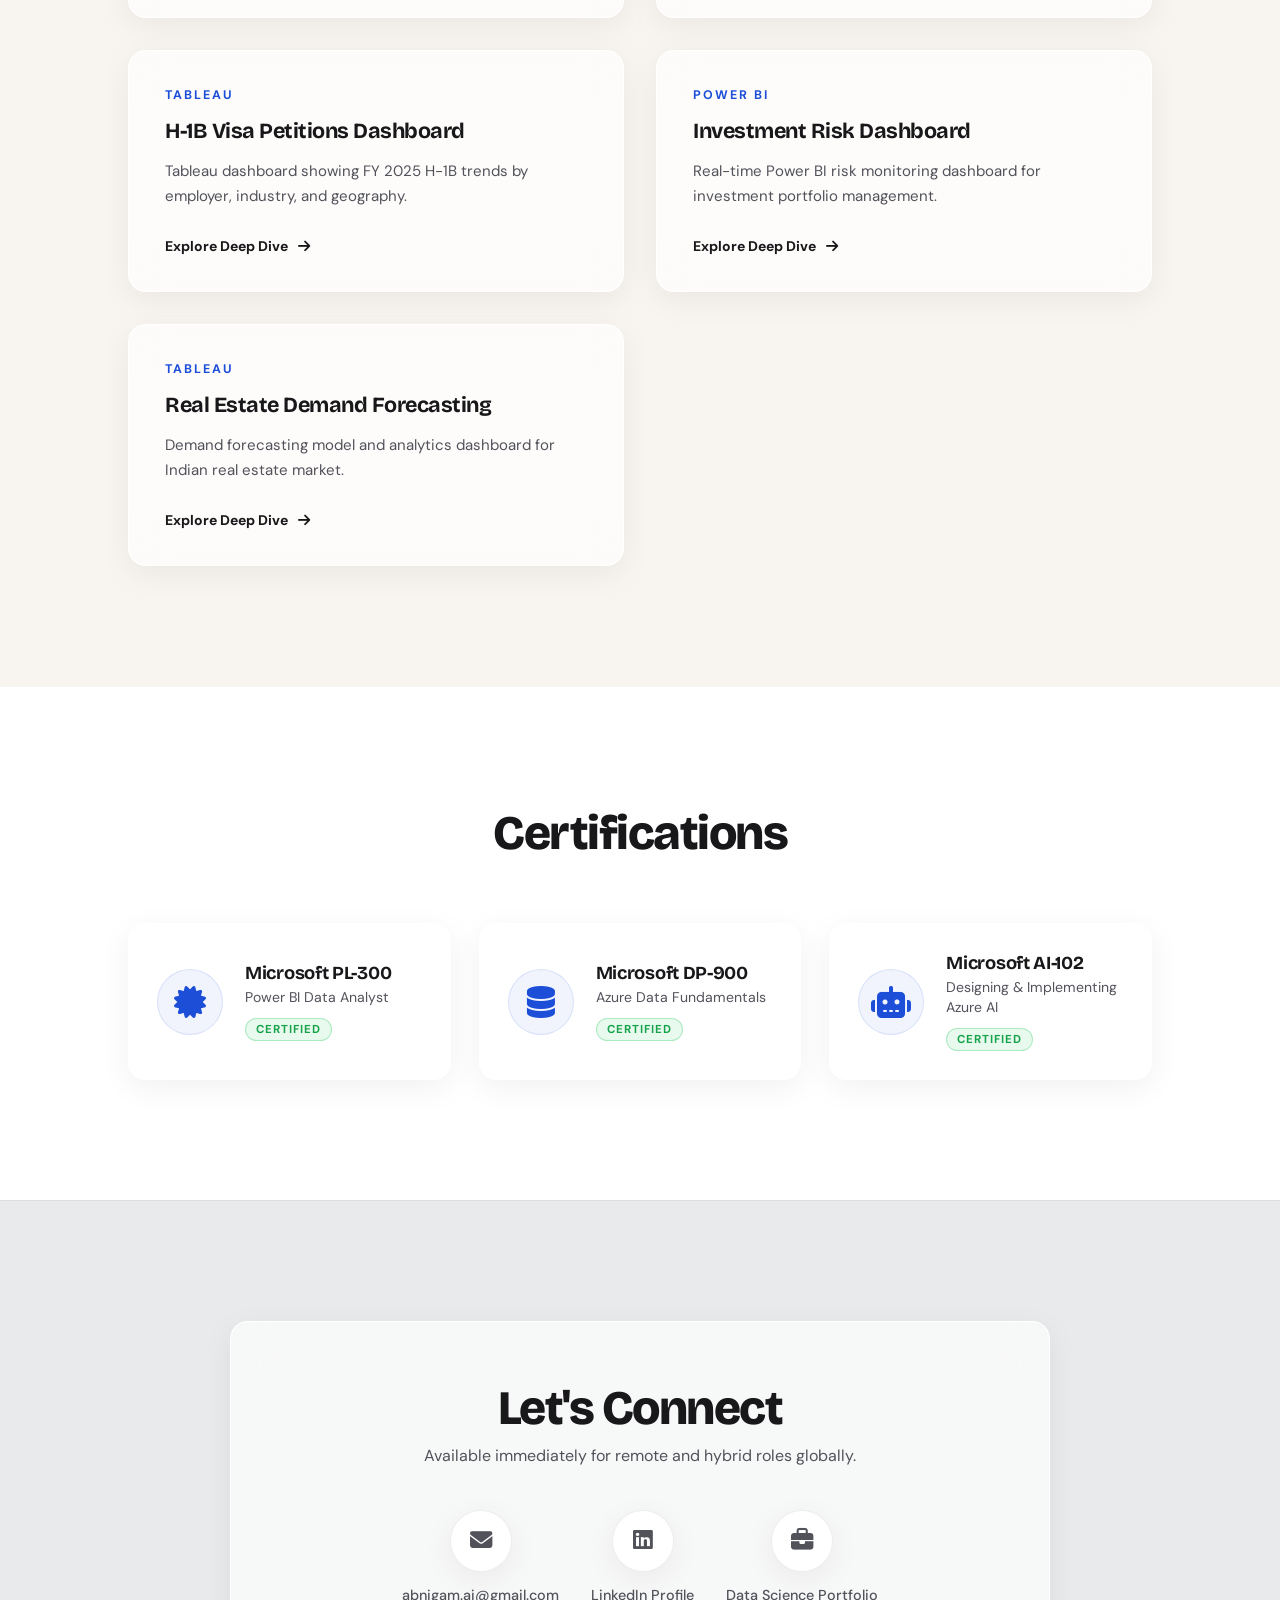
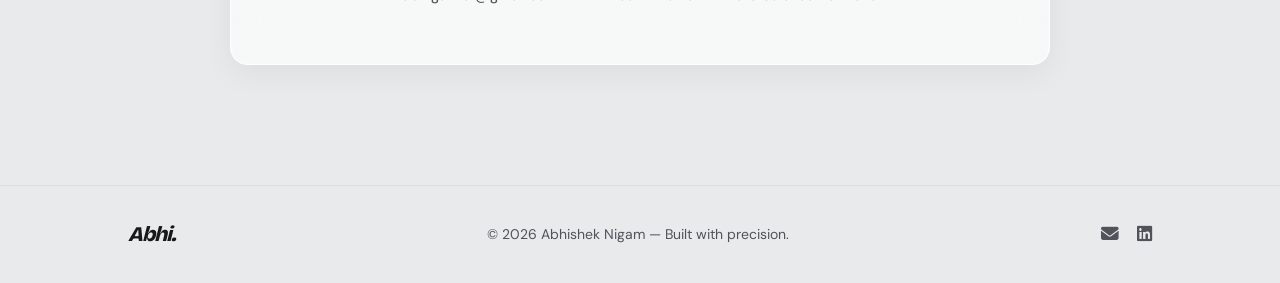
==== commit 535c6334: "Emphasize university name in About Me section" ====
--- a/index.html
+++ b/index.html
@@ -99,7 +99,7 @@
         <div class="about-container reveal delay-1">
             <div class="about-text glass-card">
                 <p>I am a data professional with 4+ years of experience delivering Power BI, Tableau, and SQL-driven insights across US biotech, Indian real estate, and financial services.</p>
-                <p>Holding an MS in Business Analytics from University of California San Diego (Class of 2025), I have a proven track record of building automated reporting infrastructure that drastically reduces manual effort and identifies high-value revenue optimizations.</p>
+                <p>Holding an MS in Business Analytics from <strong> University of California San Diego (Class of 2025)</strong>, I have a proven track record of building automated reporting infrastructure that drastically reduces manual effort and identifies high-value revenue optimizations.</p>
                 <!-- ENHANCEMENT: Stats with data-target for counter animation -->
                 <div class="achievements">
                     <div class="stat-box">
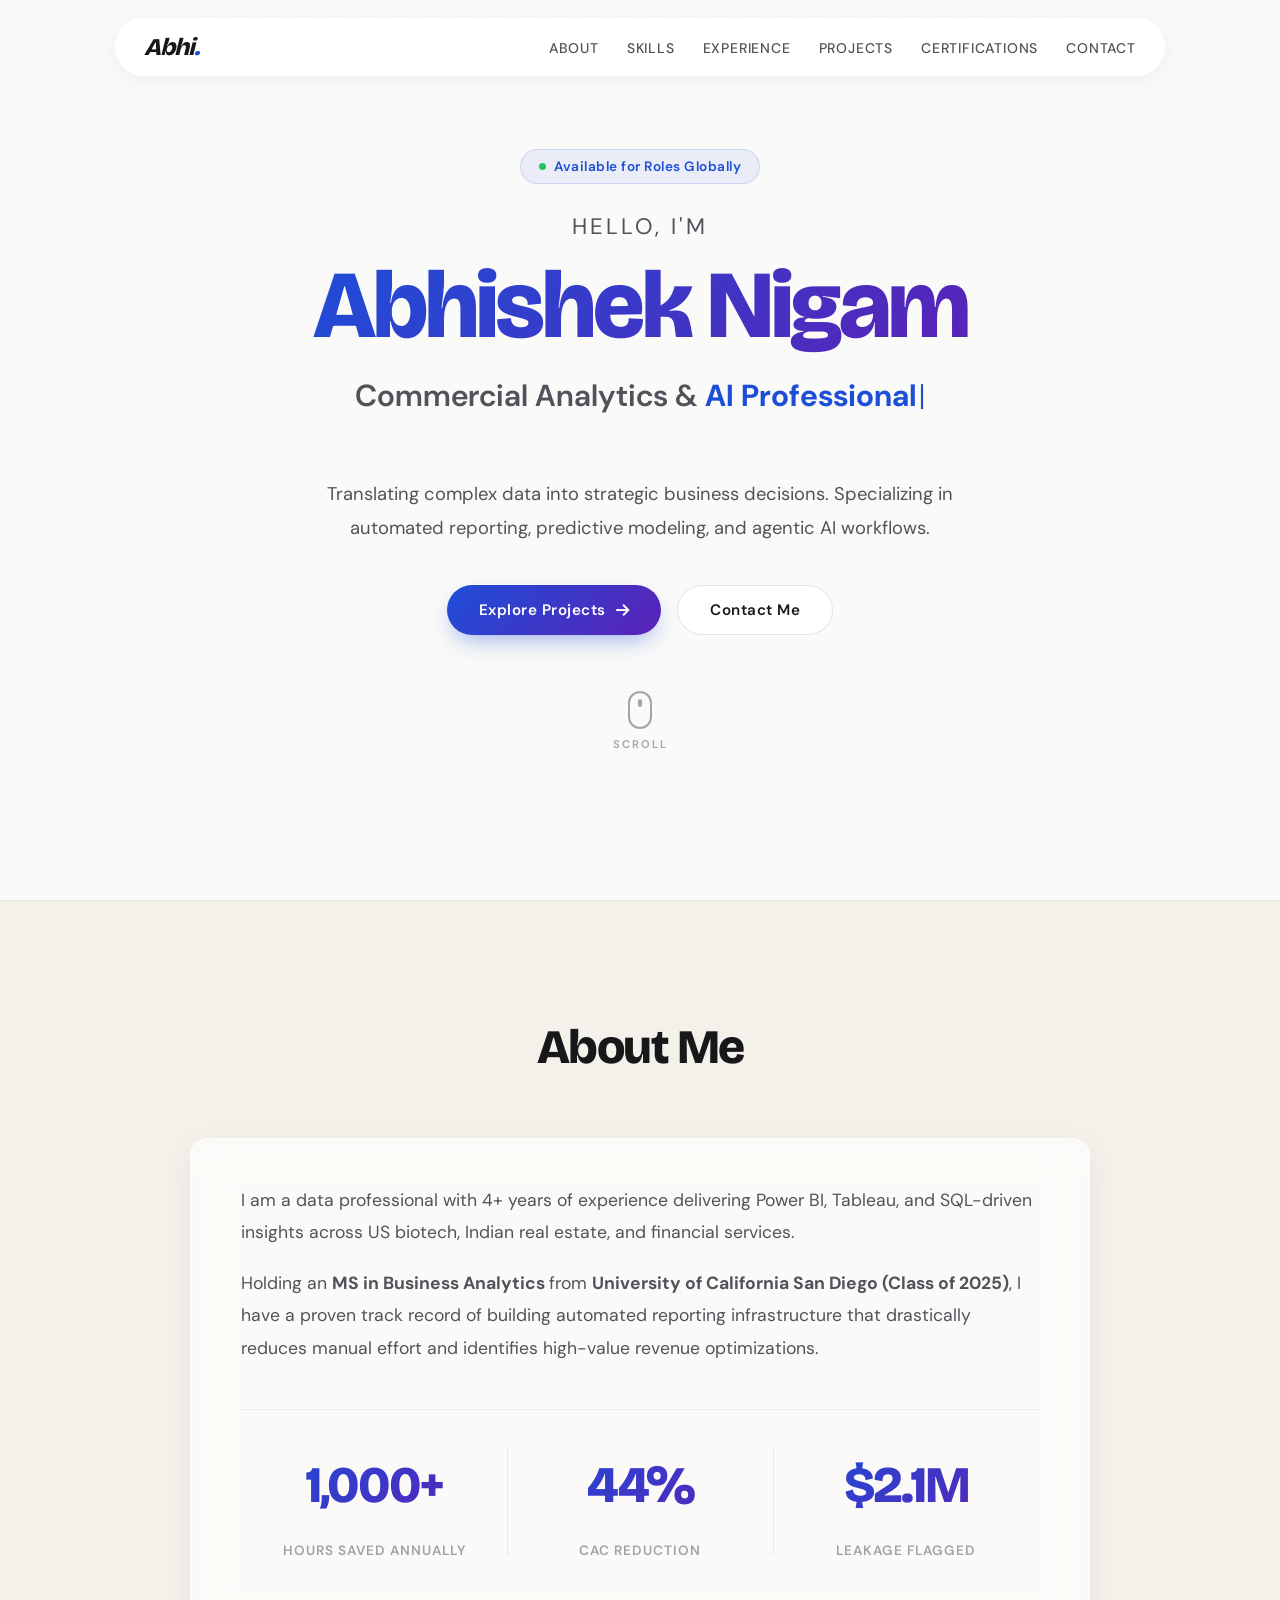
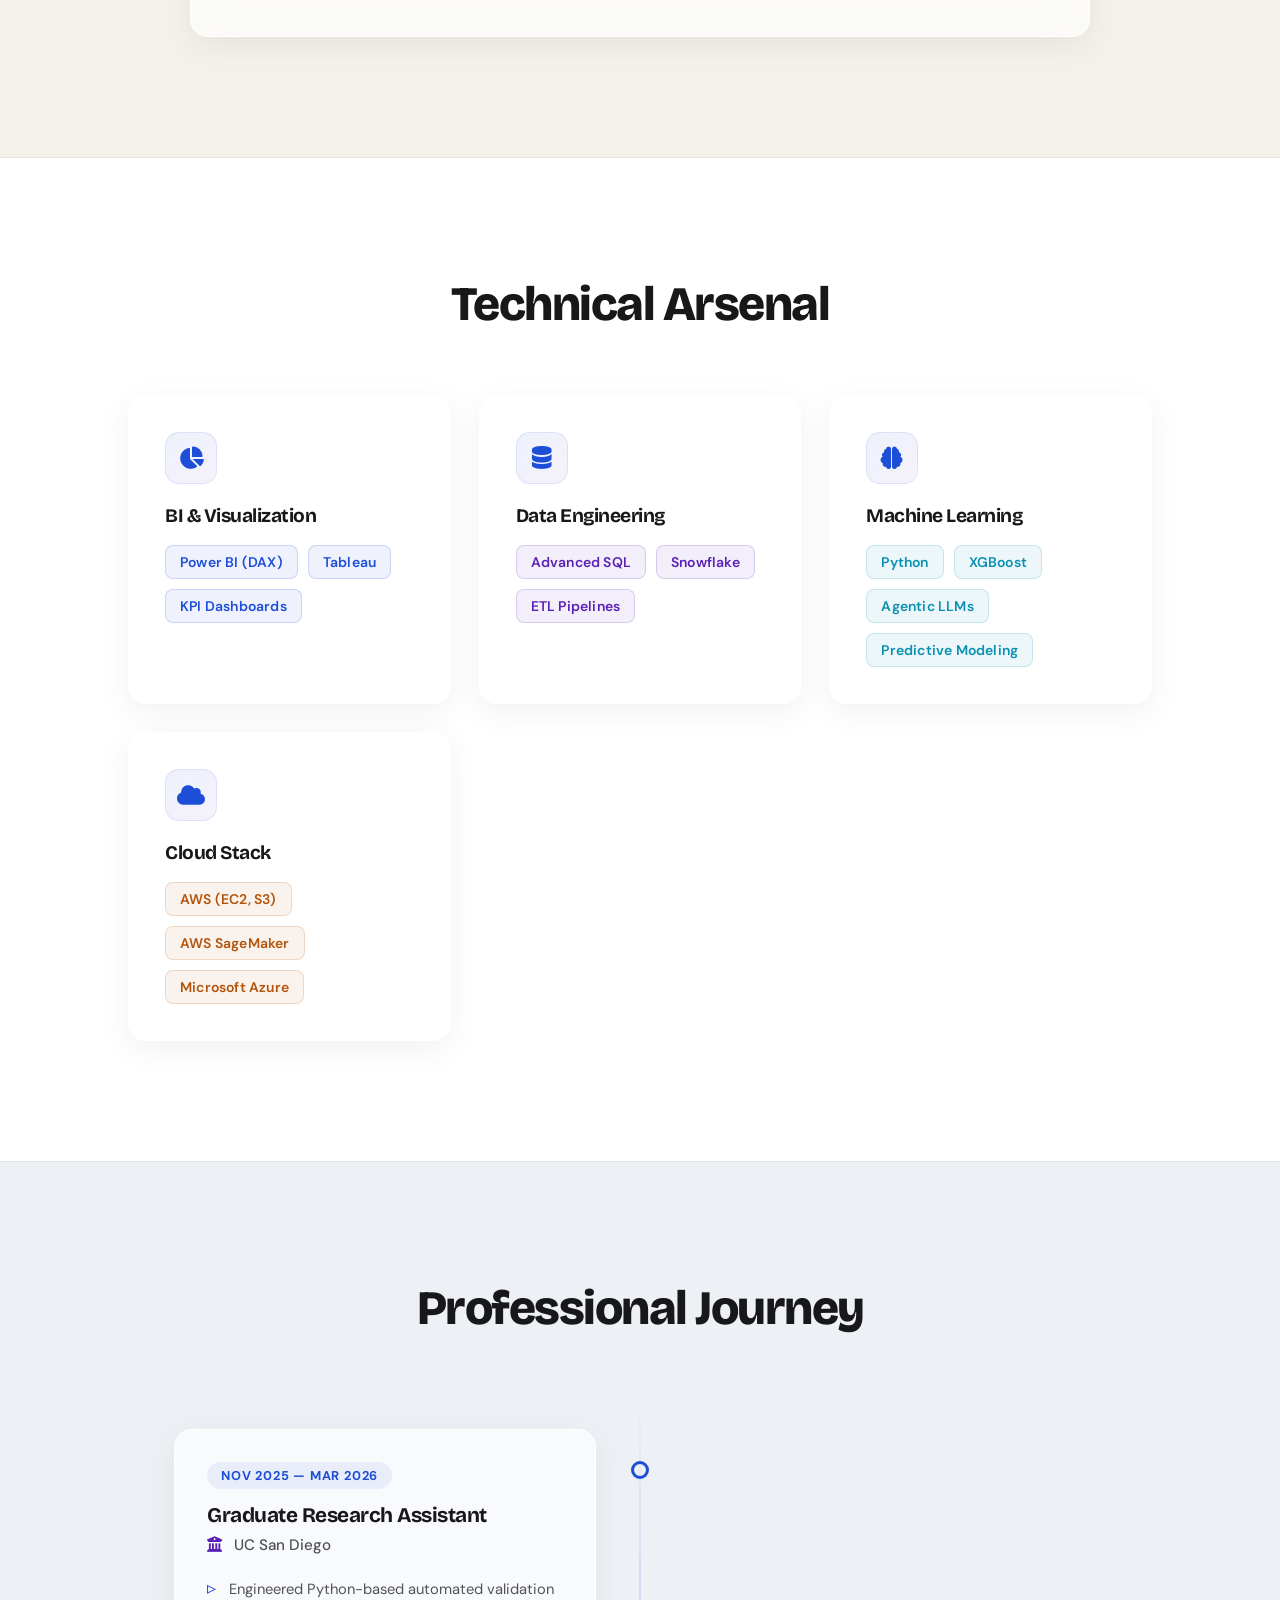
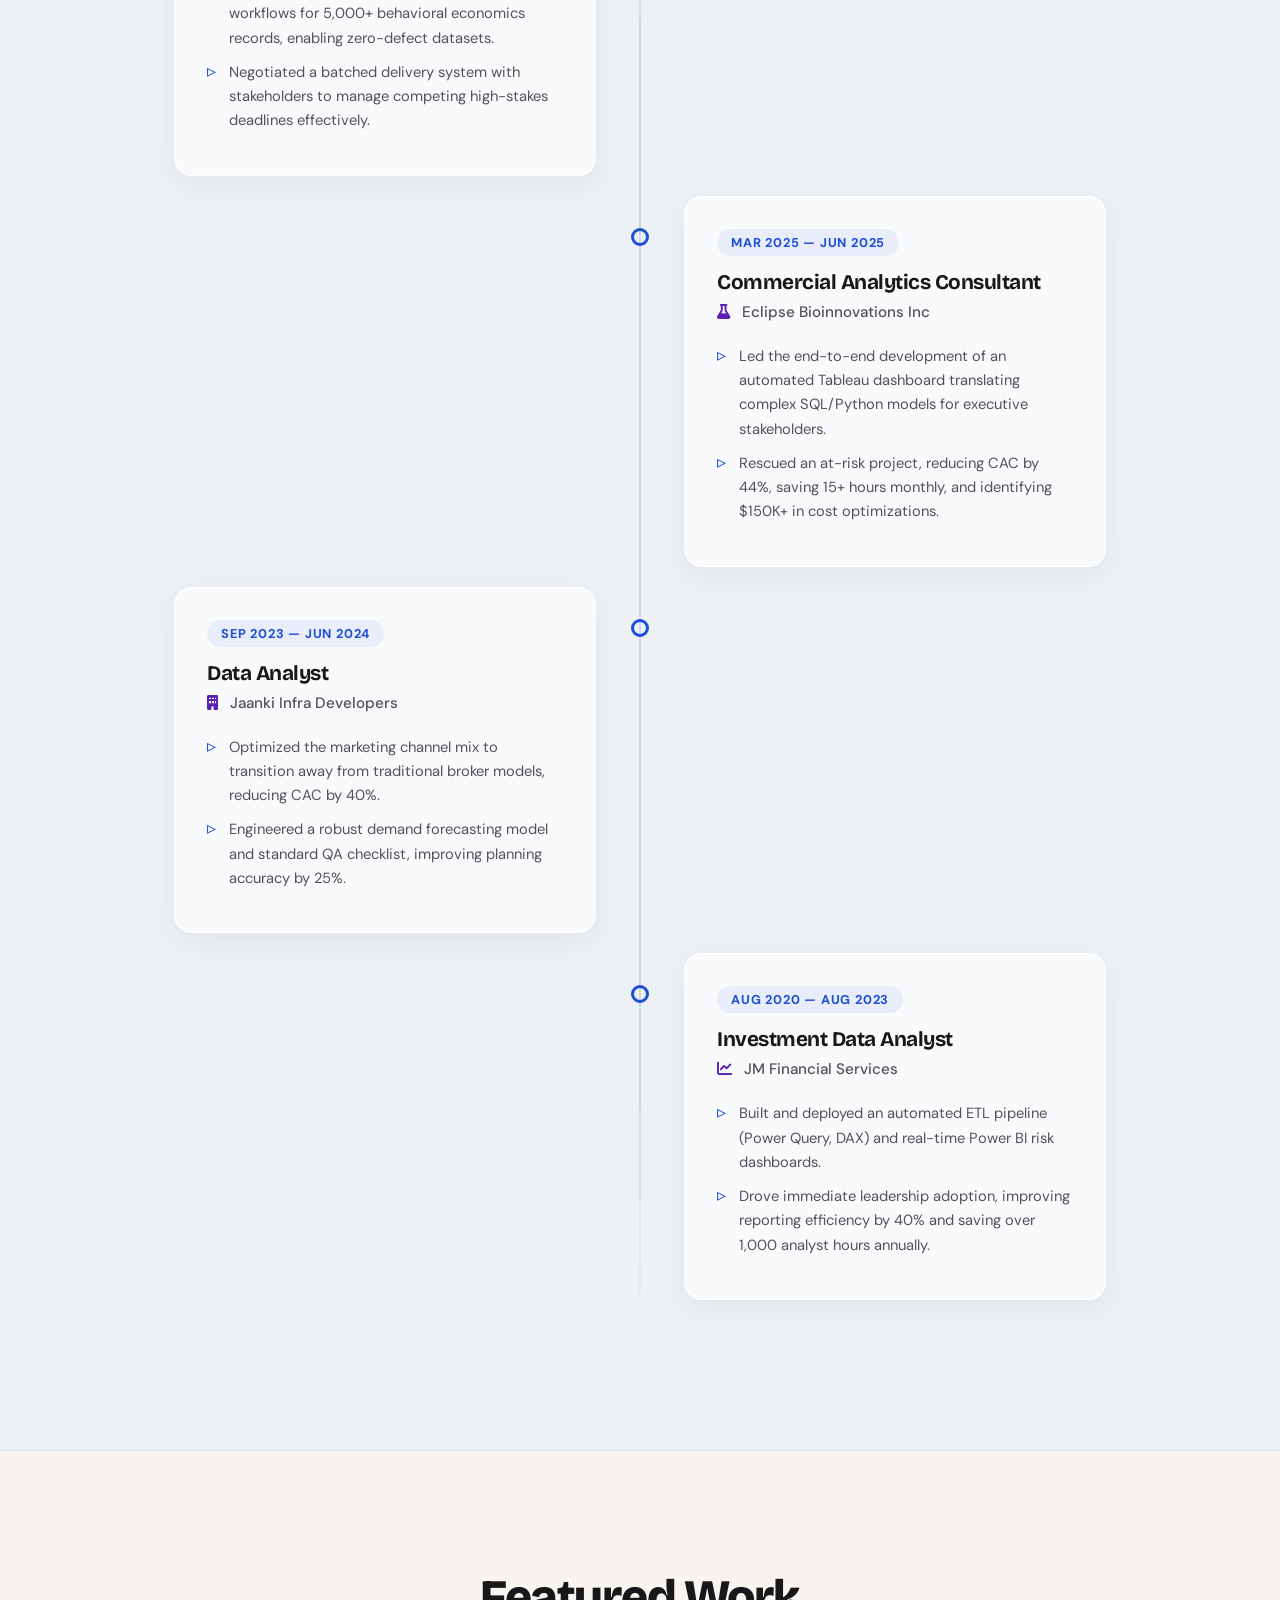
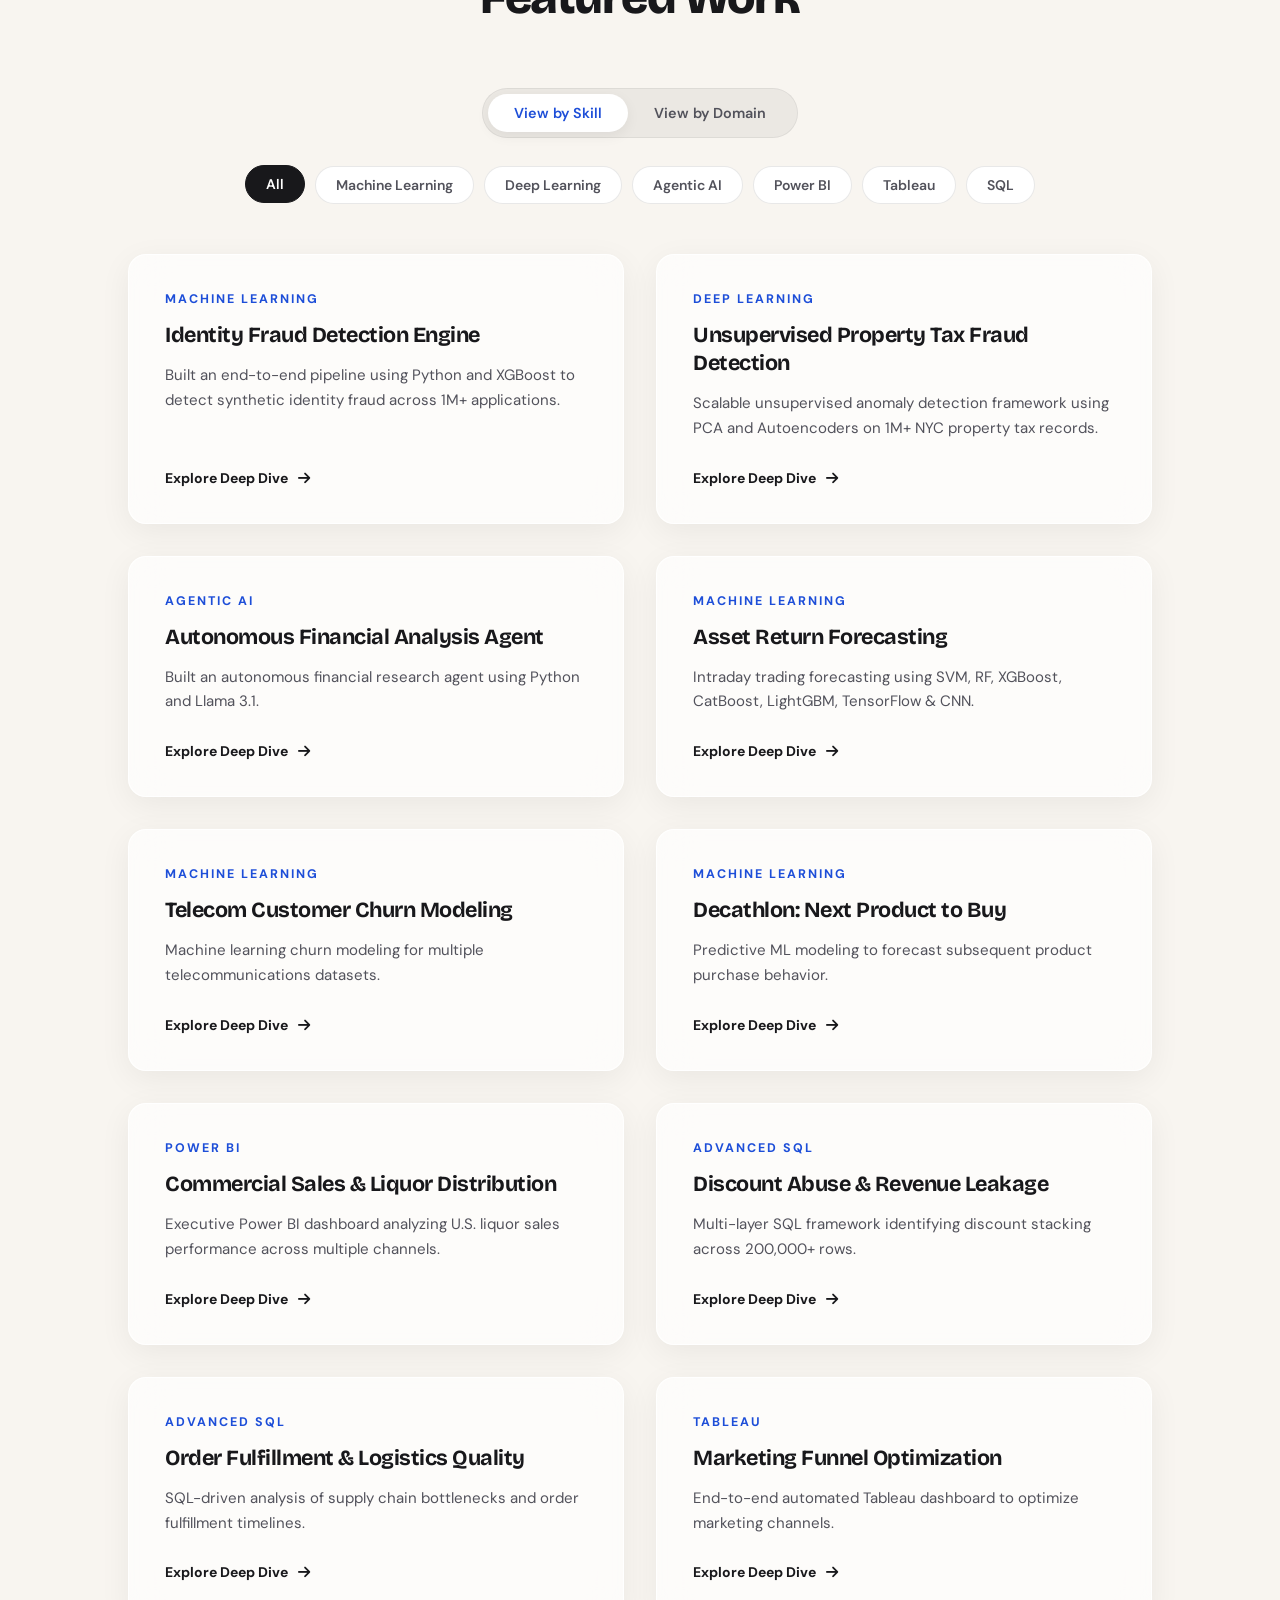
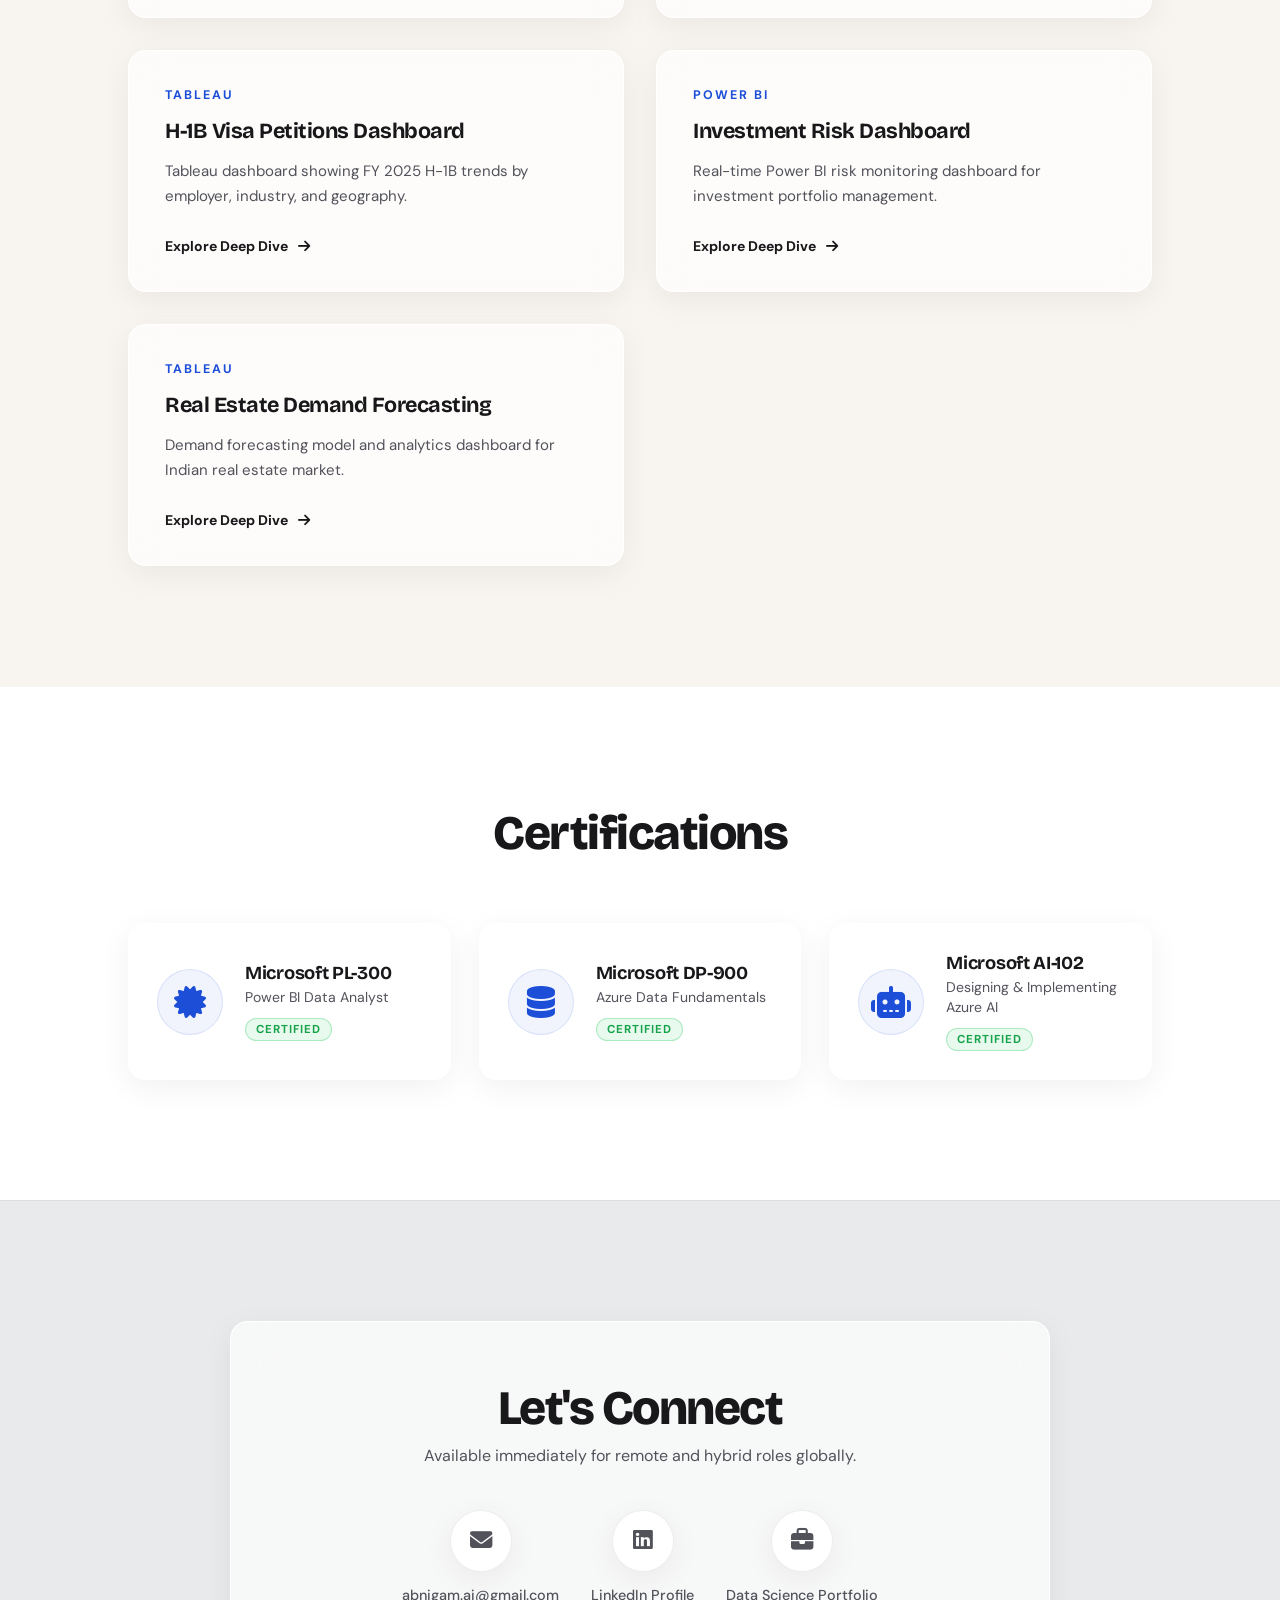
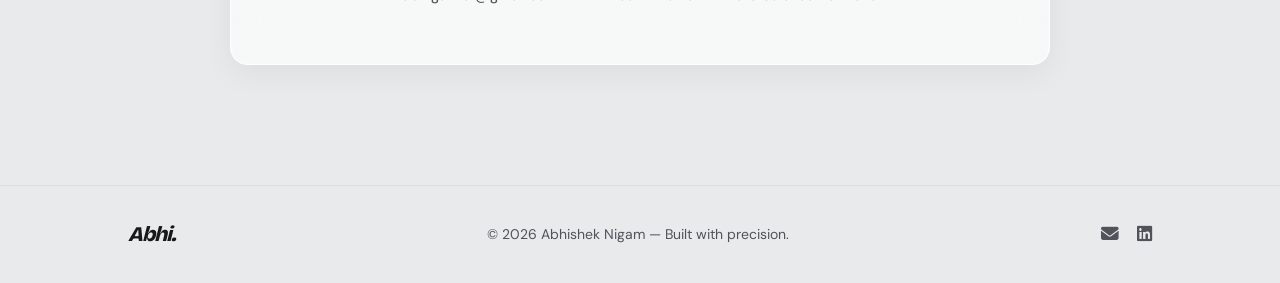
==== commit 1515151b: "Fix formatting of education details in About Me section" ====
--- a/index.html
+++ b/index.html
@@ -99,7 +99,7 @@
         <div class="about-container reveal delay-1">
             <div class="about-text glass-card">
                 <p>I am a data professional with 4+ years of experience delivering Power BI, Tableau, and SQL-driven insights across US biotech, Indian real estate, and financial services.</p>
-                <p>Holding an MS in Business Analytics from <strong> University of California San Diego (Class of 2025)</strong>, I have a proven track record of building automated reporting infrastructure that drastically reduces manual effort and identifies high-value revenue optimizations.</p>
+                <p>Holding an <strong> MS in Business Analytics </strong> from <strong> University of California San Diego (Class of 2025)</strong>, I have a proven track record of building automated reporting infrastructure that drastically reduces manual effort and identifies high-value revenue optimizations.</p>
                 <!-- ENHANCEMENT: Stats with data-target for counter animation -->
                 <div class="achievements">
                     <div class="stat-box">
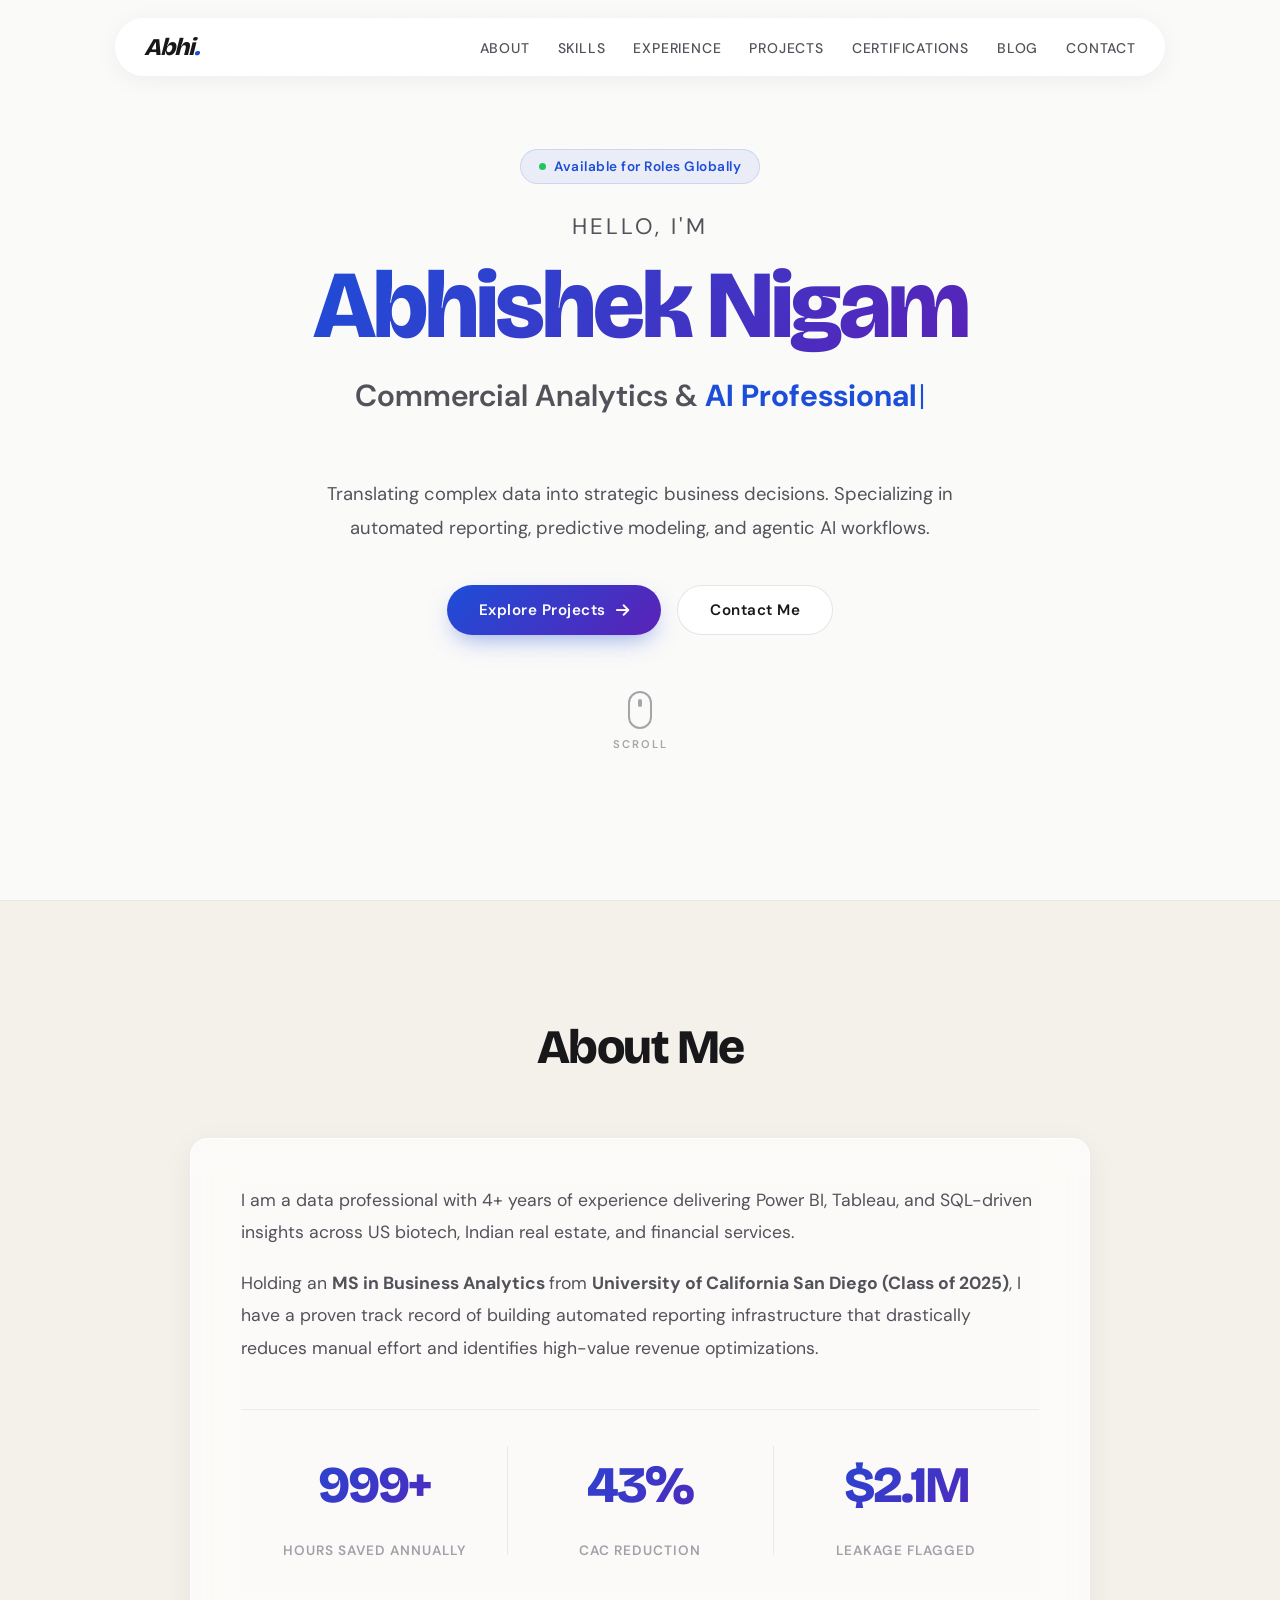
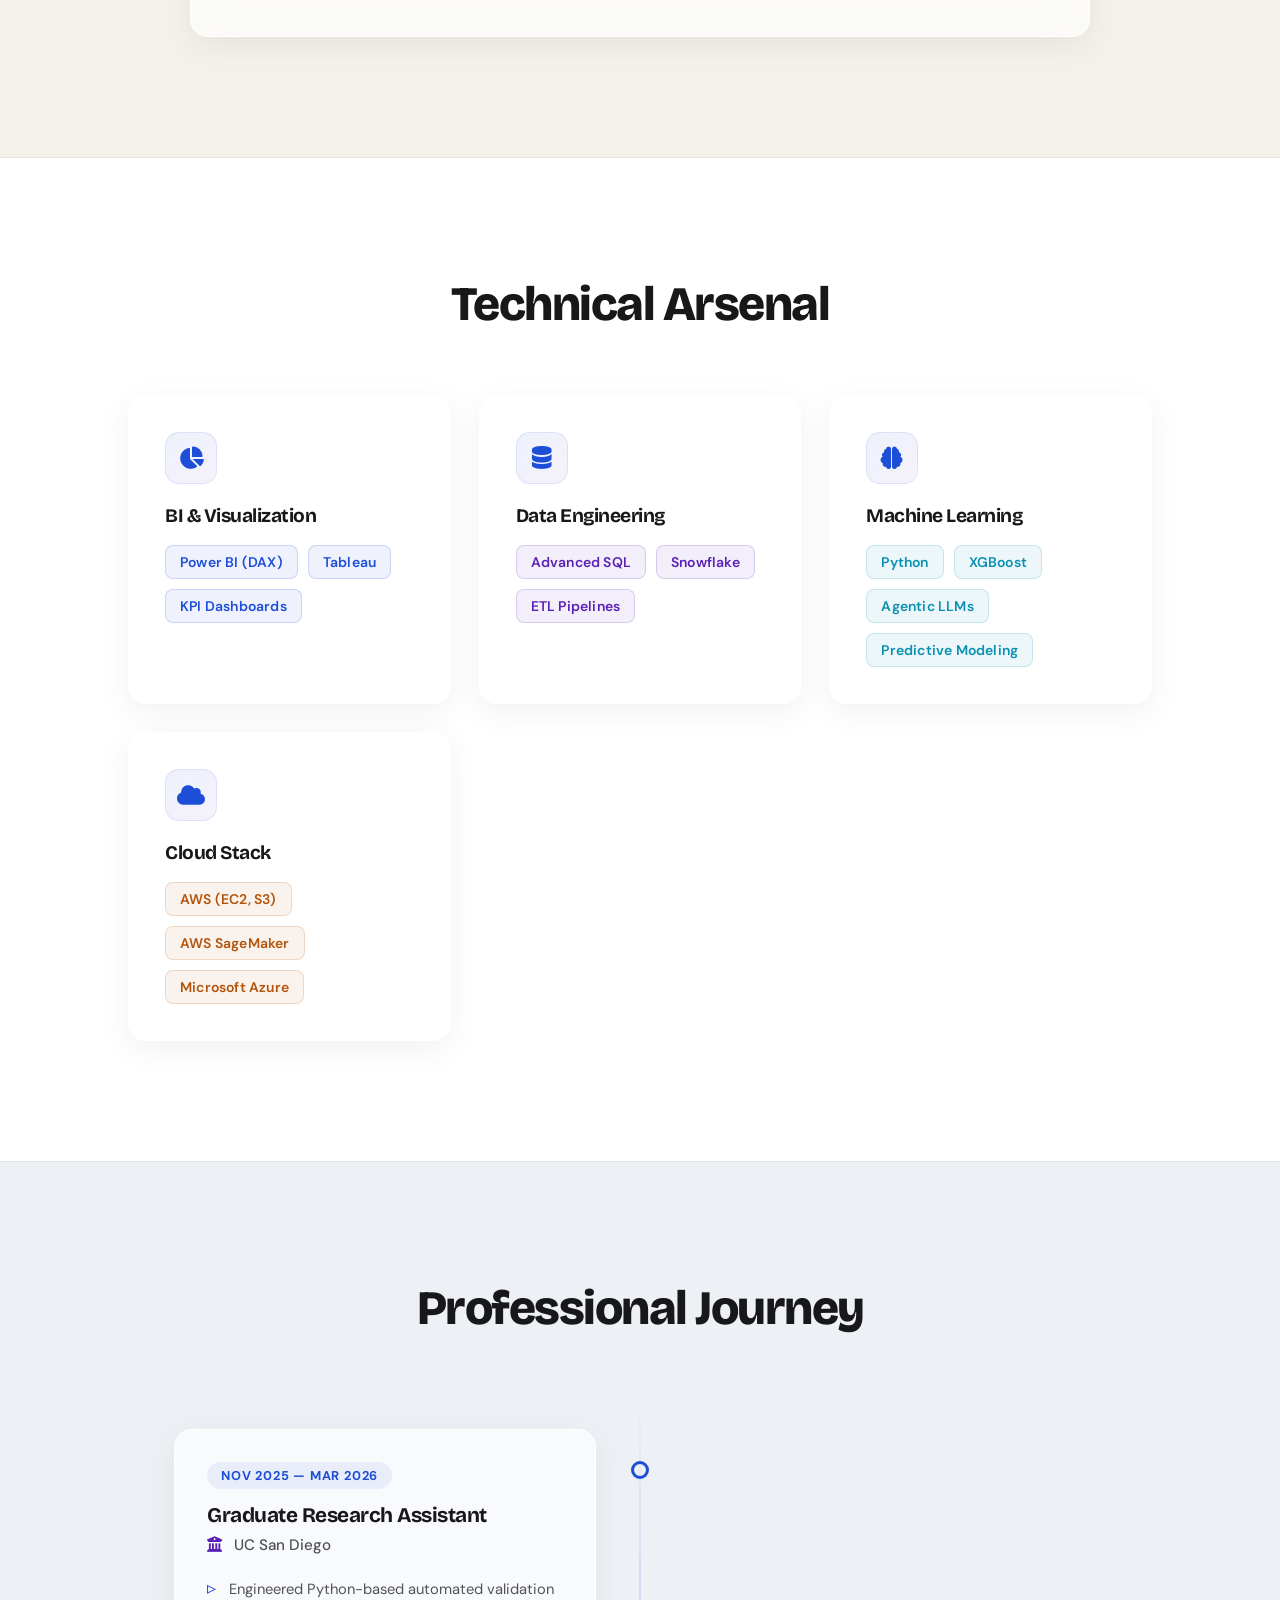
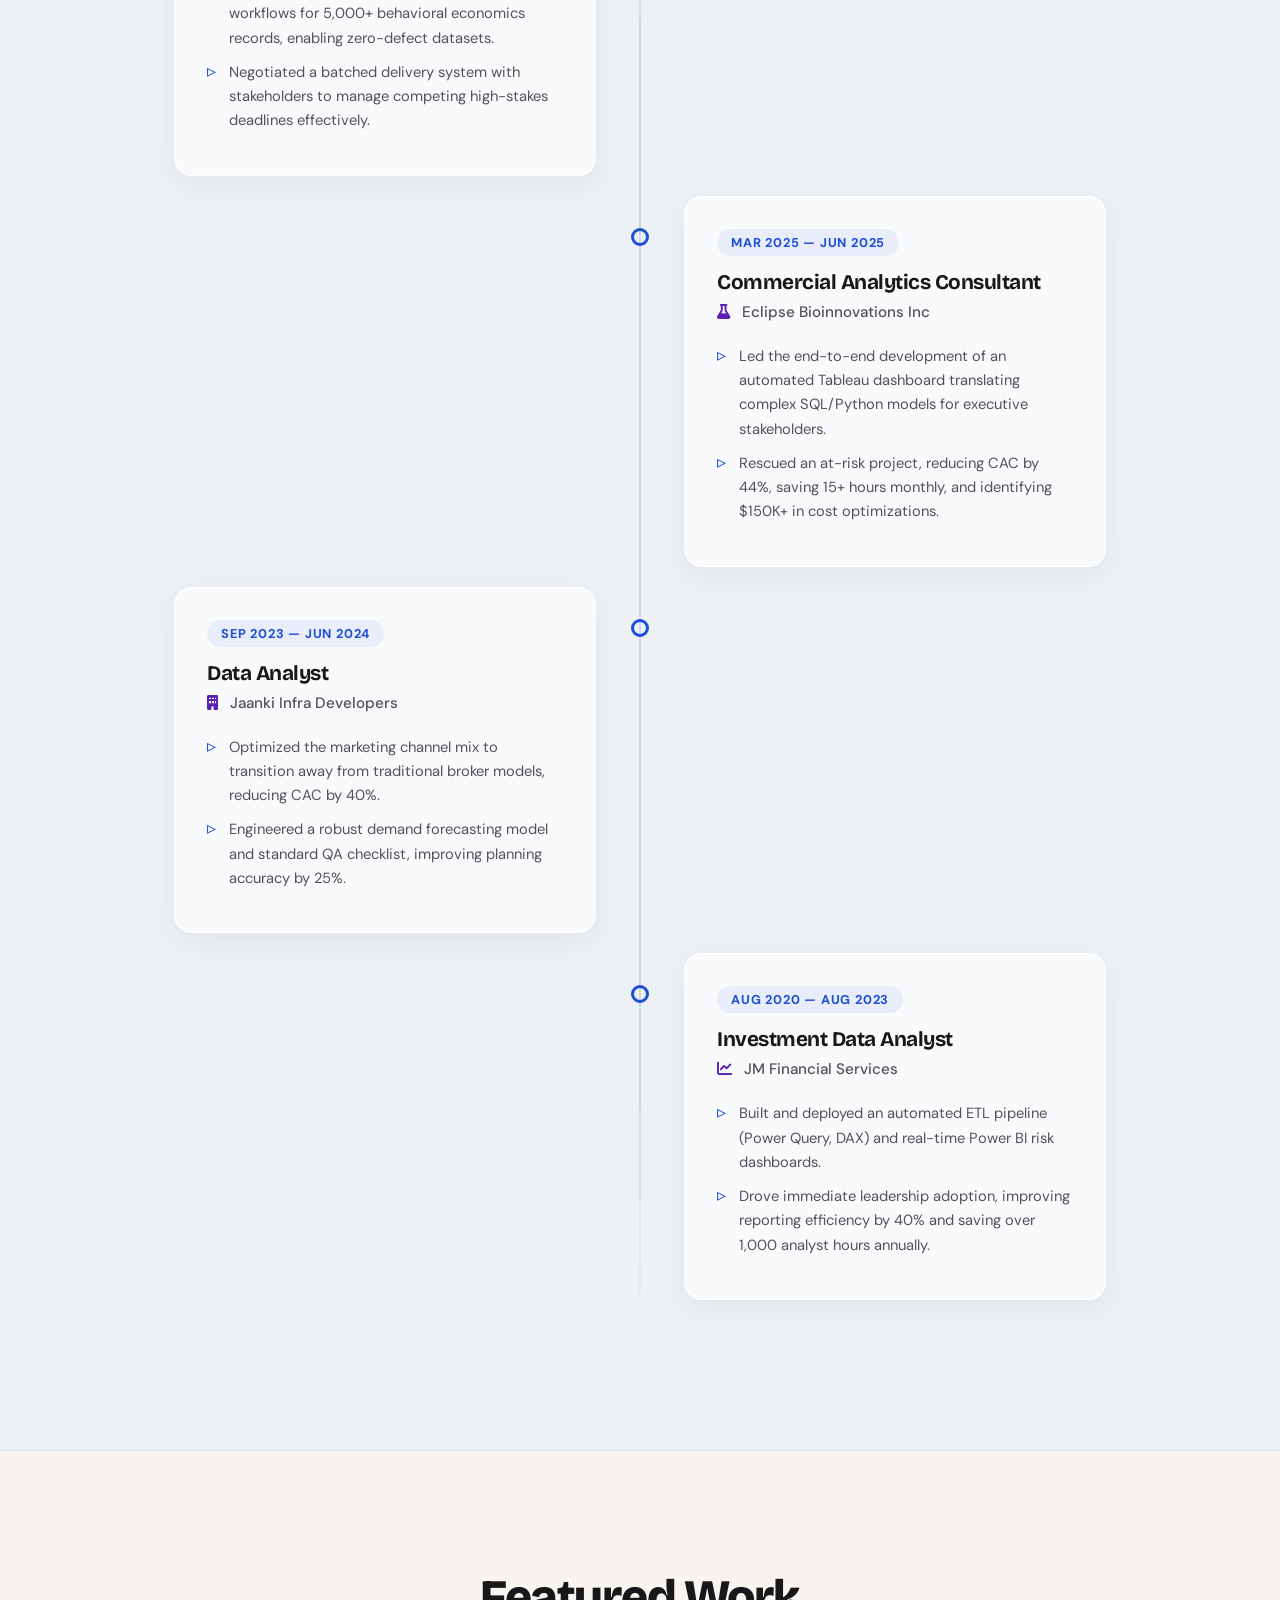
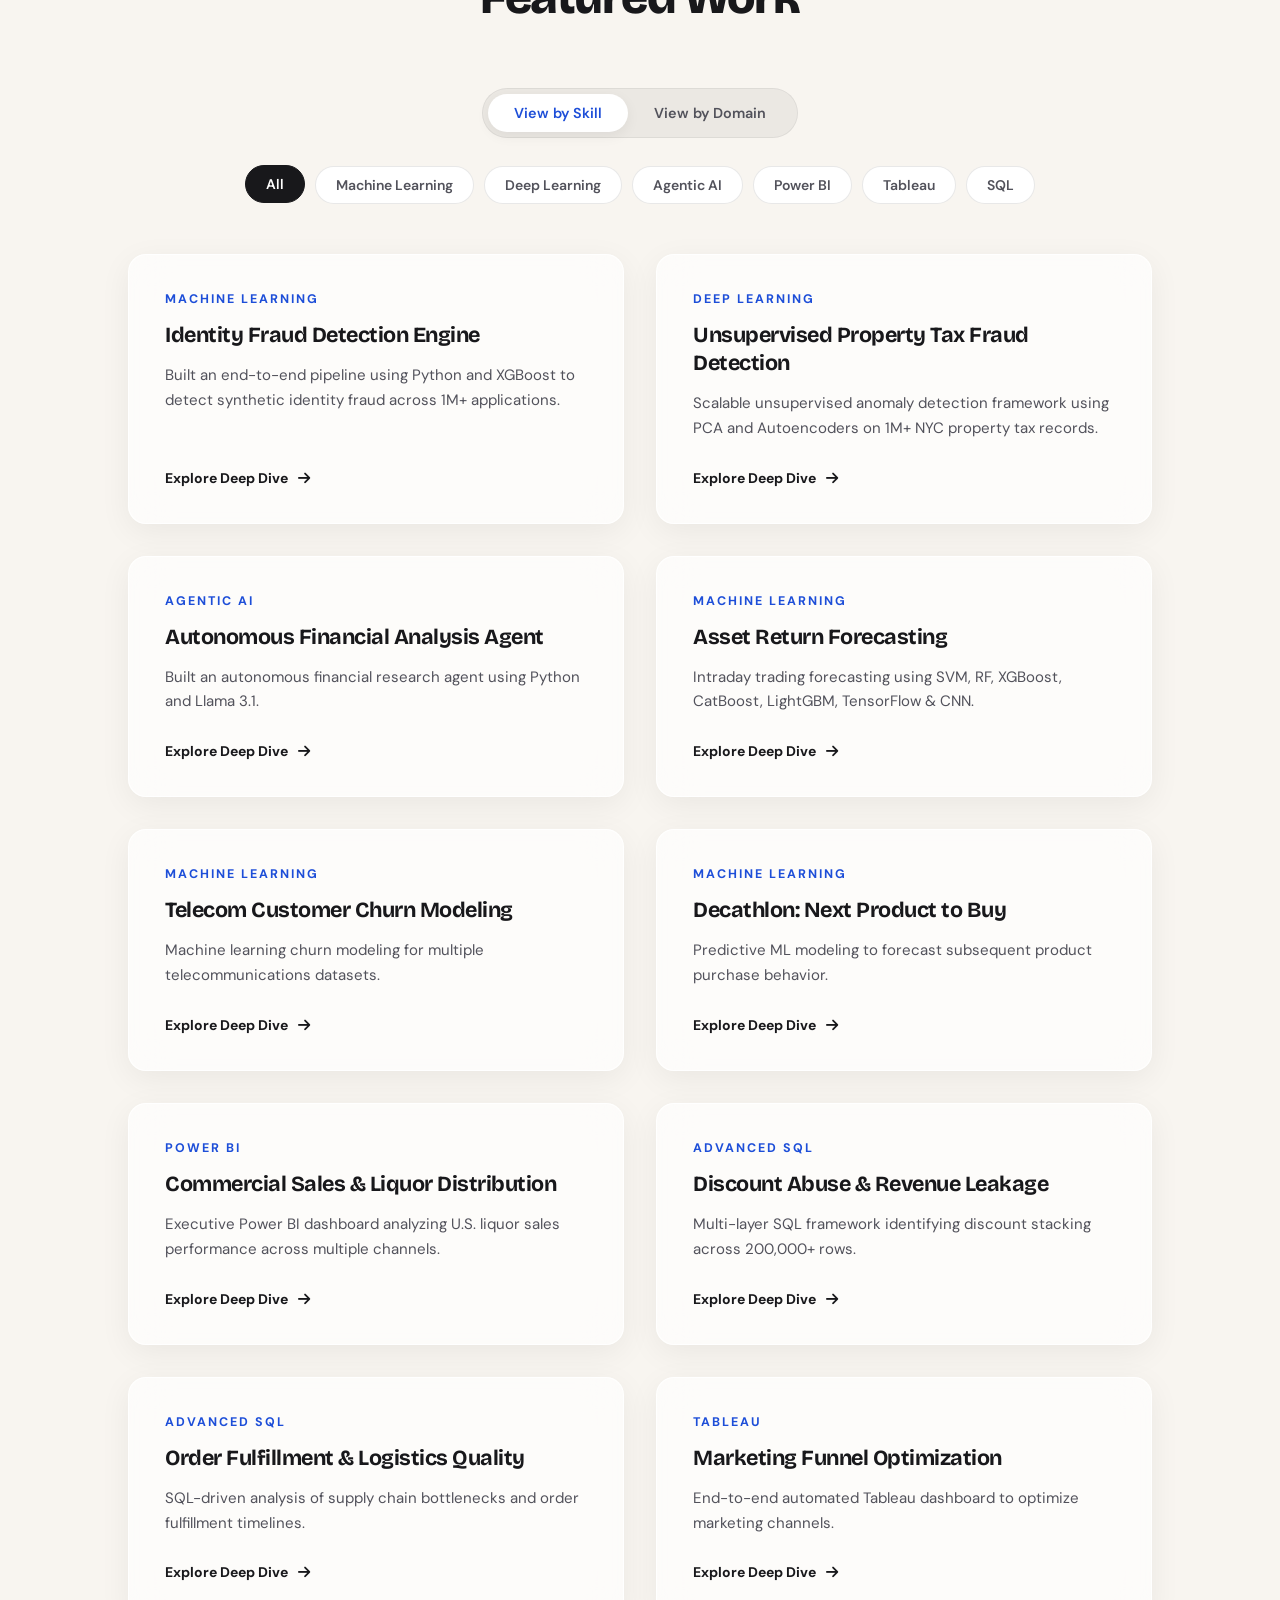
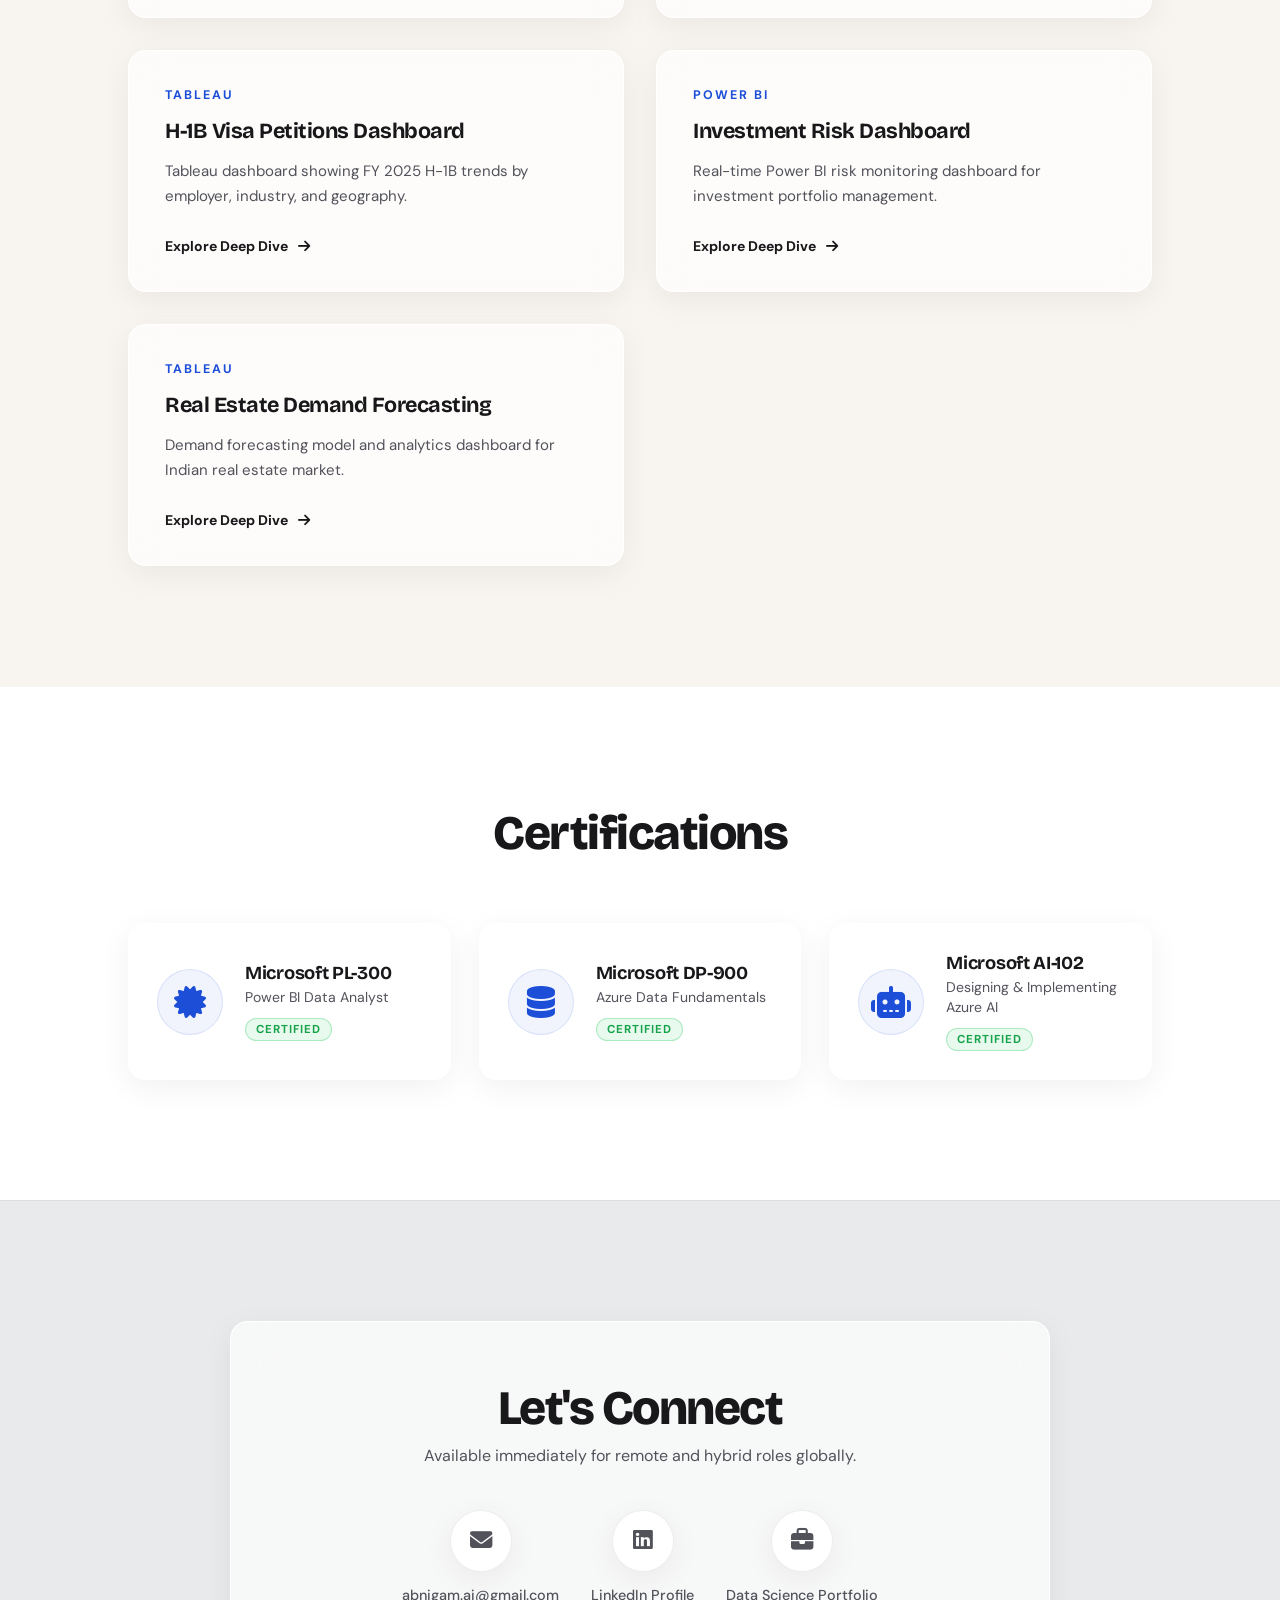
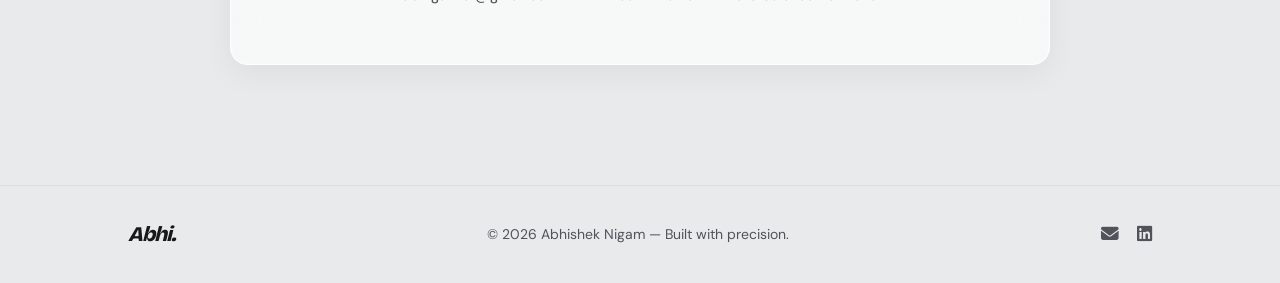
==== commit fccf60cd: "added blog" ====
--- a/index.html
+++ b/index.html
@@ -32,6 +32,7 @@
                 <li><a href="#experience" class="nav-link" data-section="experience">Experience</a></li>
                 <li><a href="#projects" class="nav-link" data-section="projects">Projects</a></li>
                 <li><a href="#certifications" class="nav-link" data-section="certifications">Certifications</a></li>
+                <li><a href="blog.html" class="nav-link" data-section="blog">Blog</a></li>
                 <li><a href="#contact" class="nav-link" data-section="contact">Contact</a></li>
             </ul>
             <!-- ENHANCEMENT: Hamburger button for mobile navigation -->
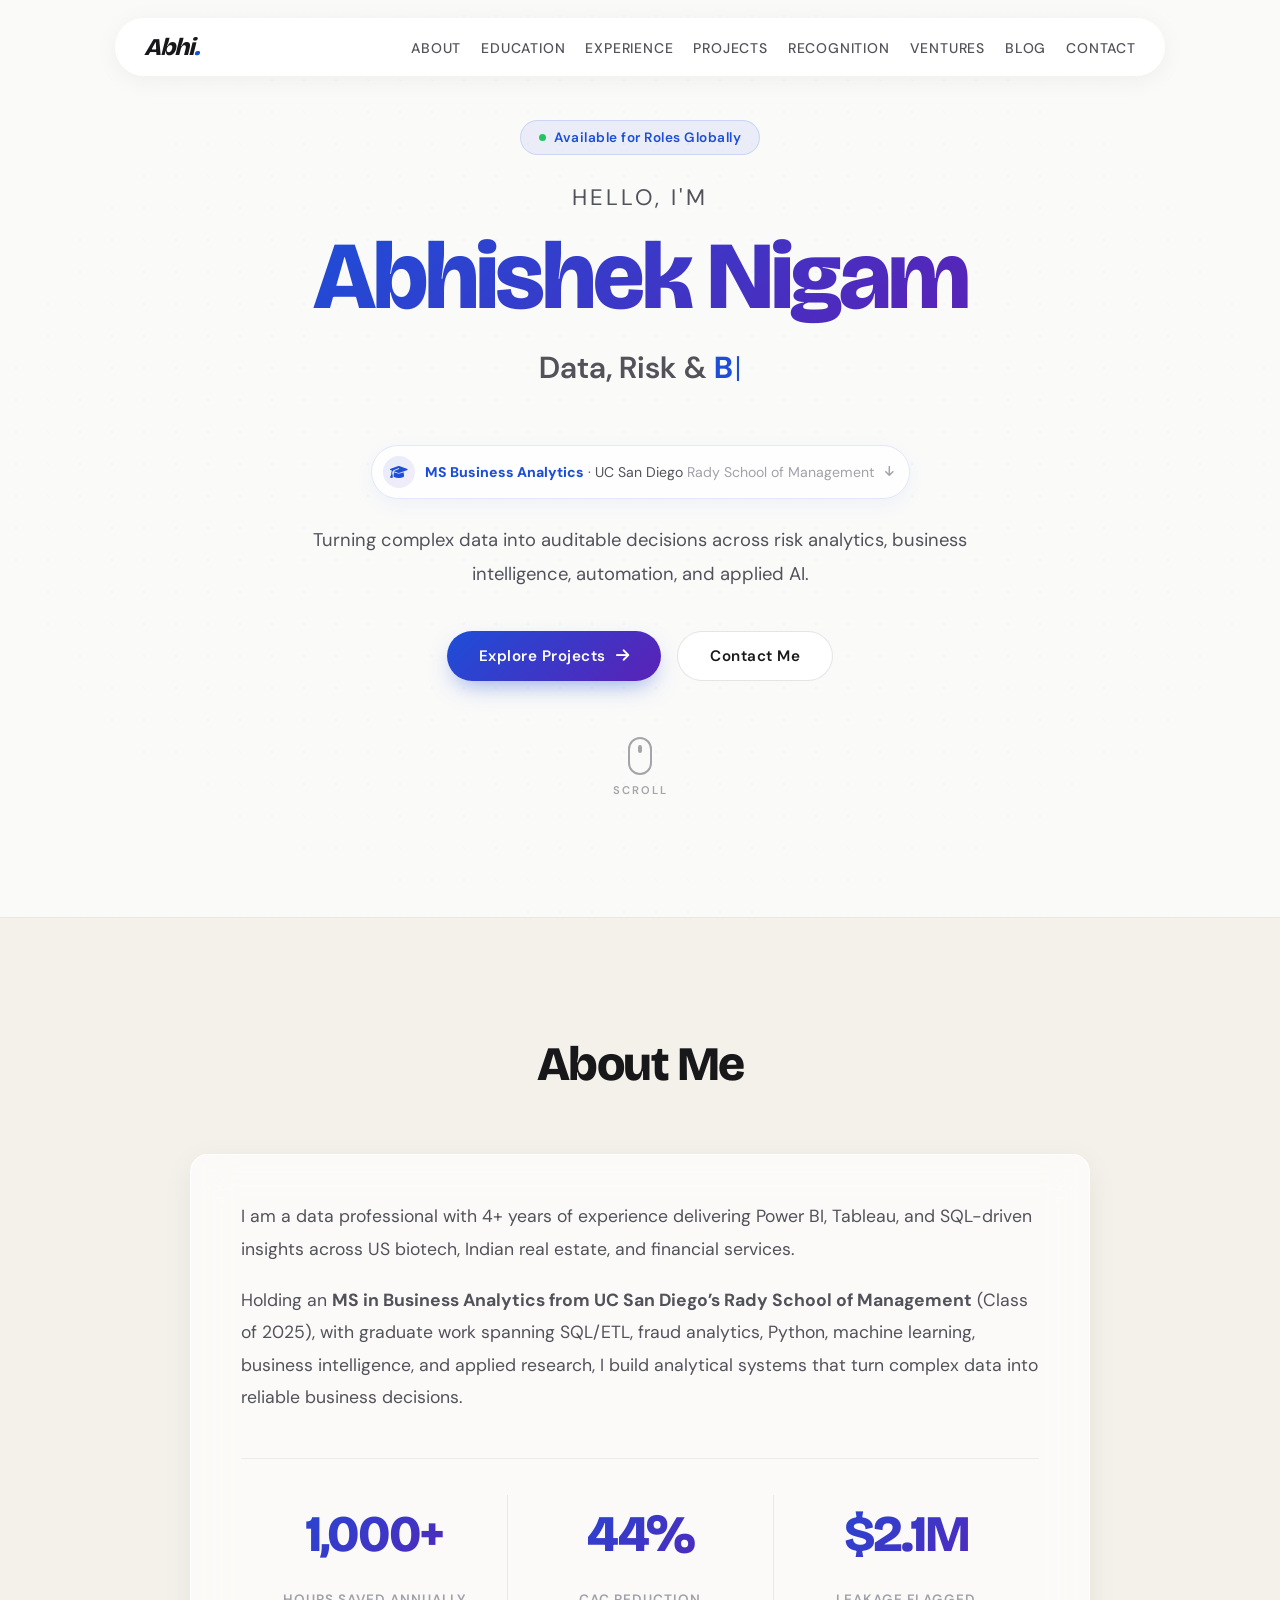
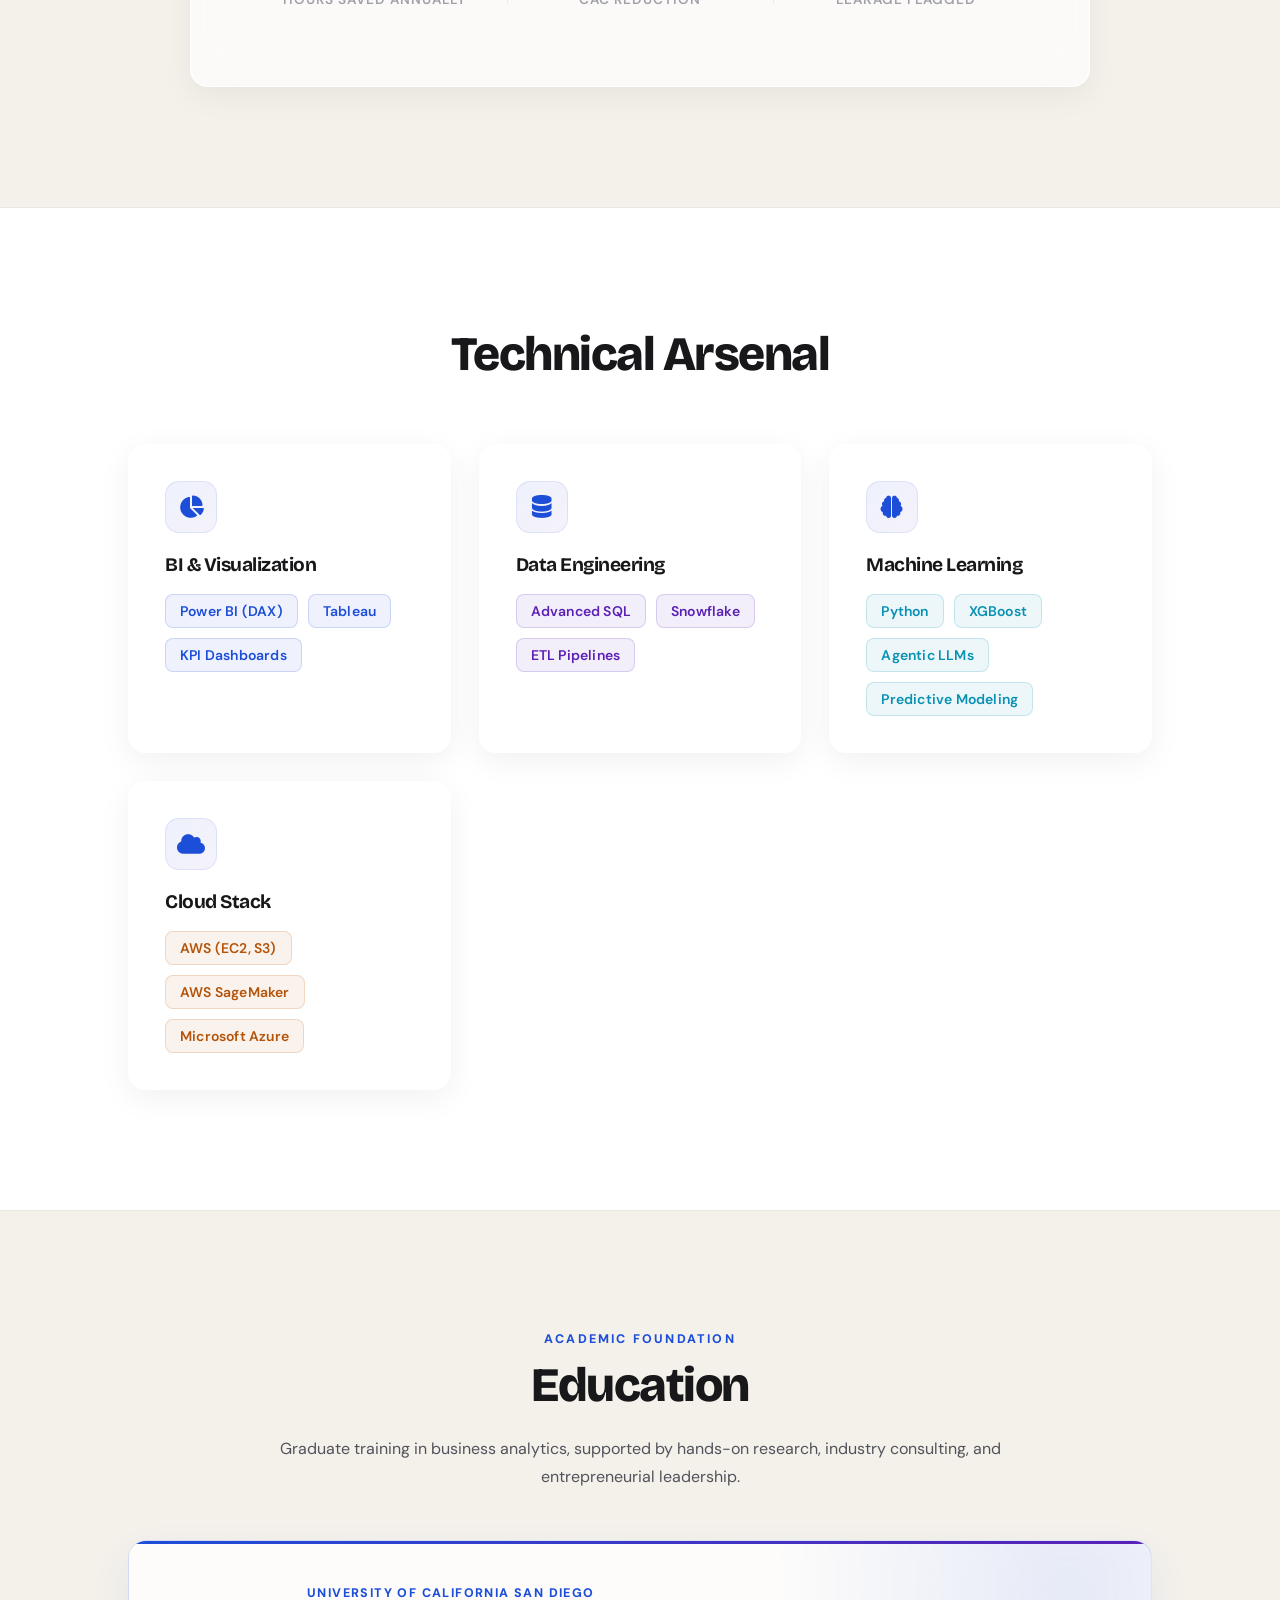
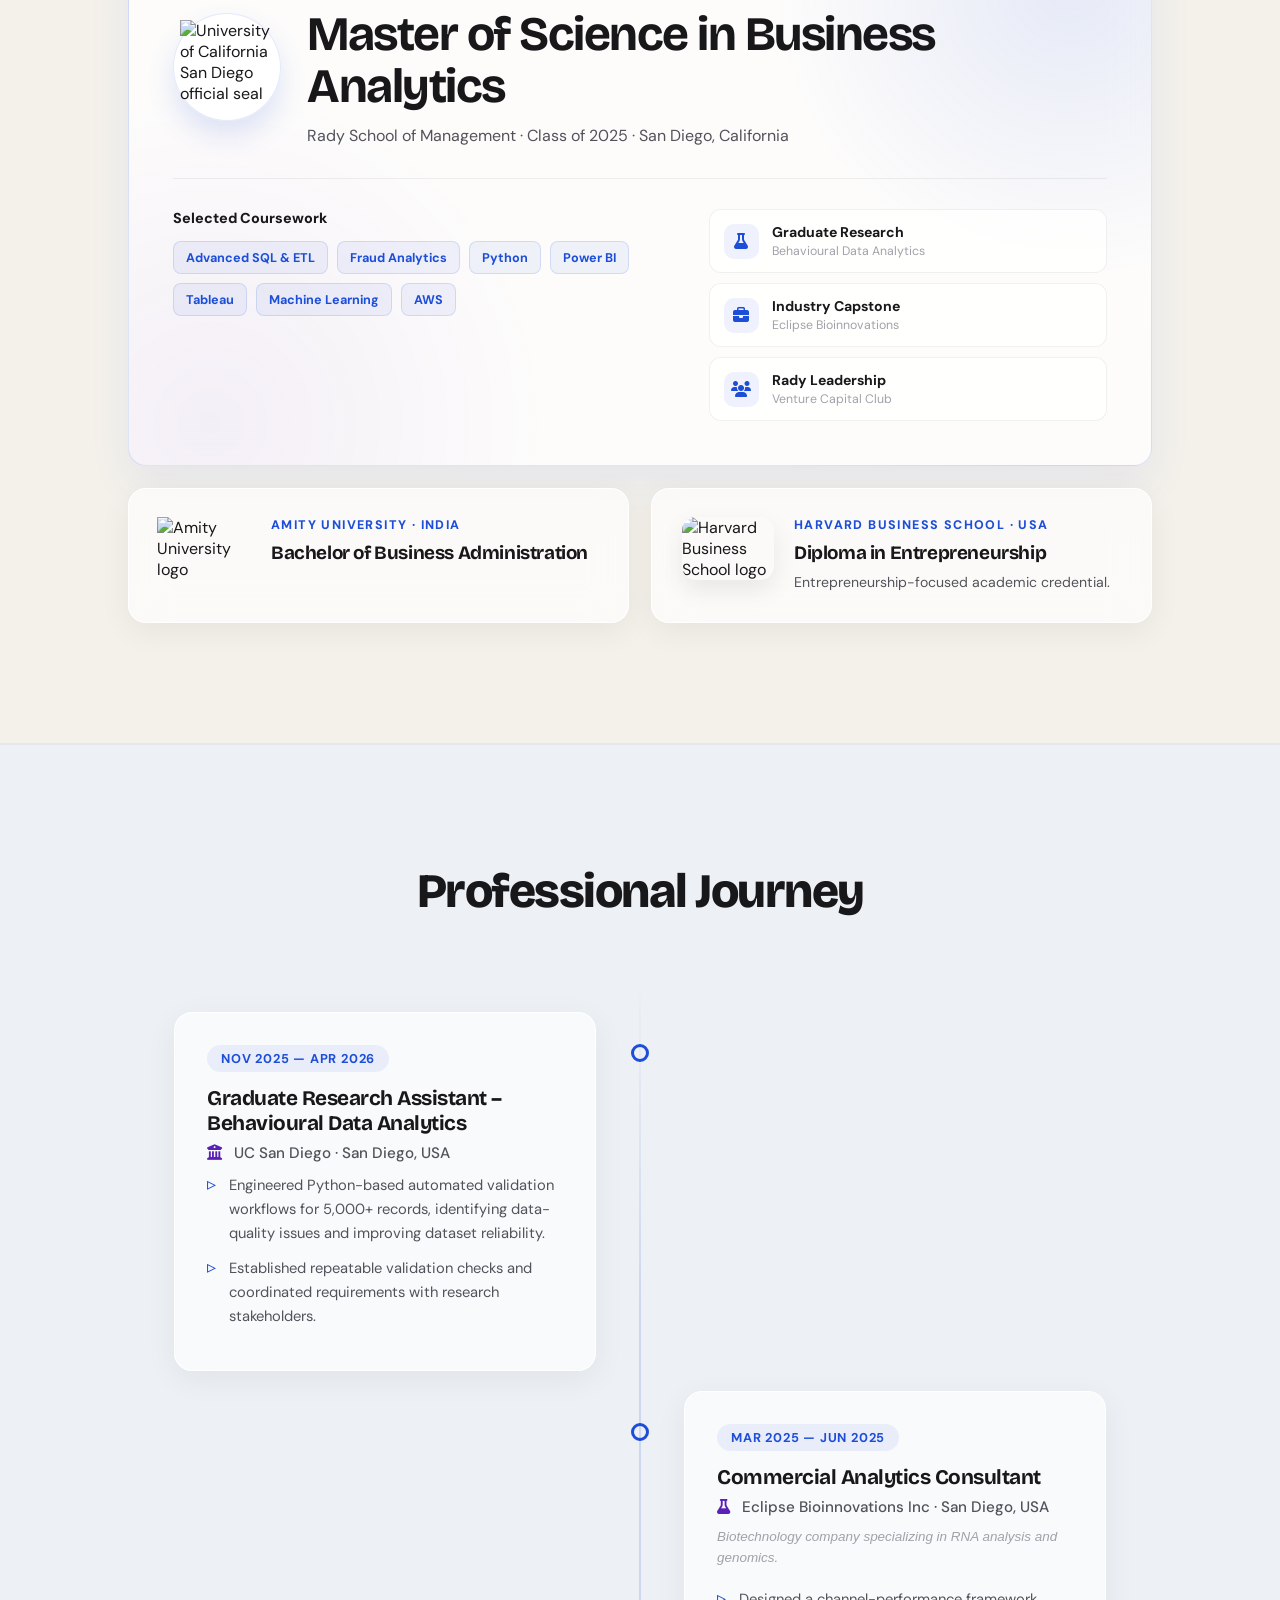
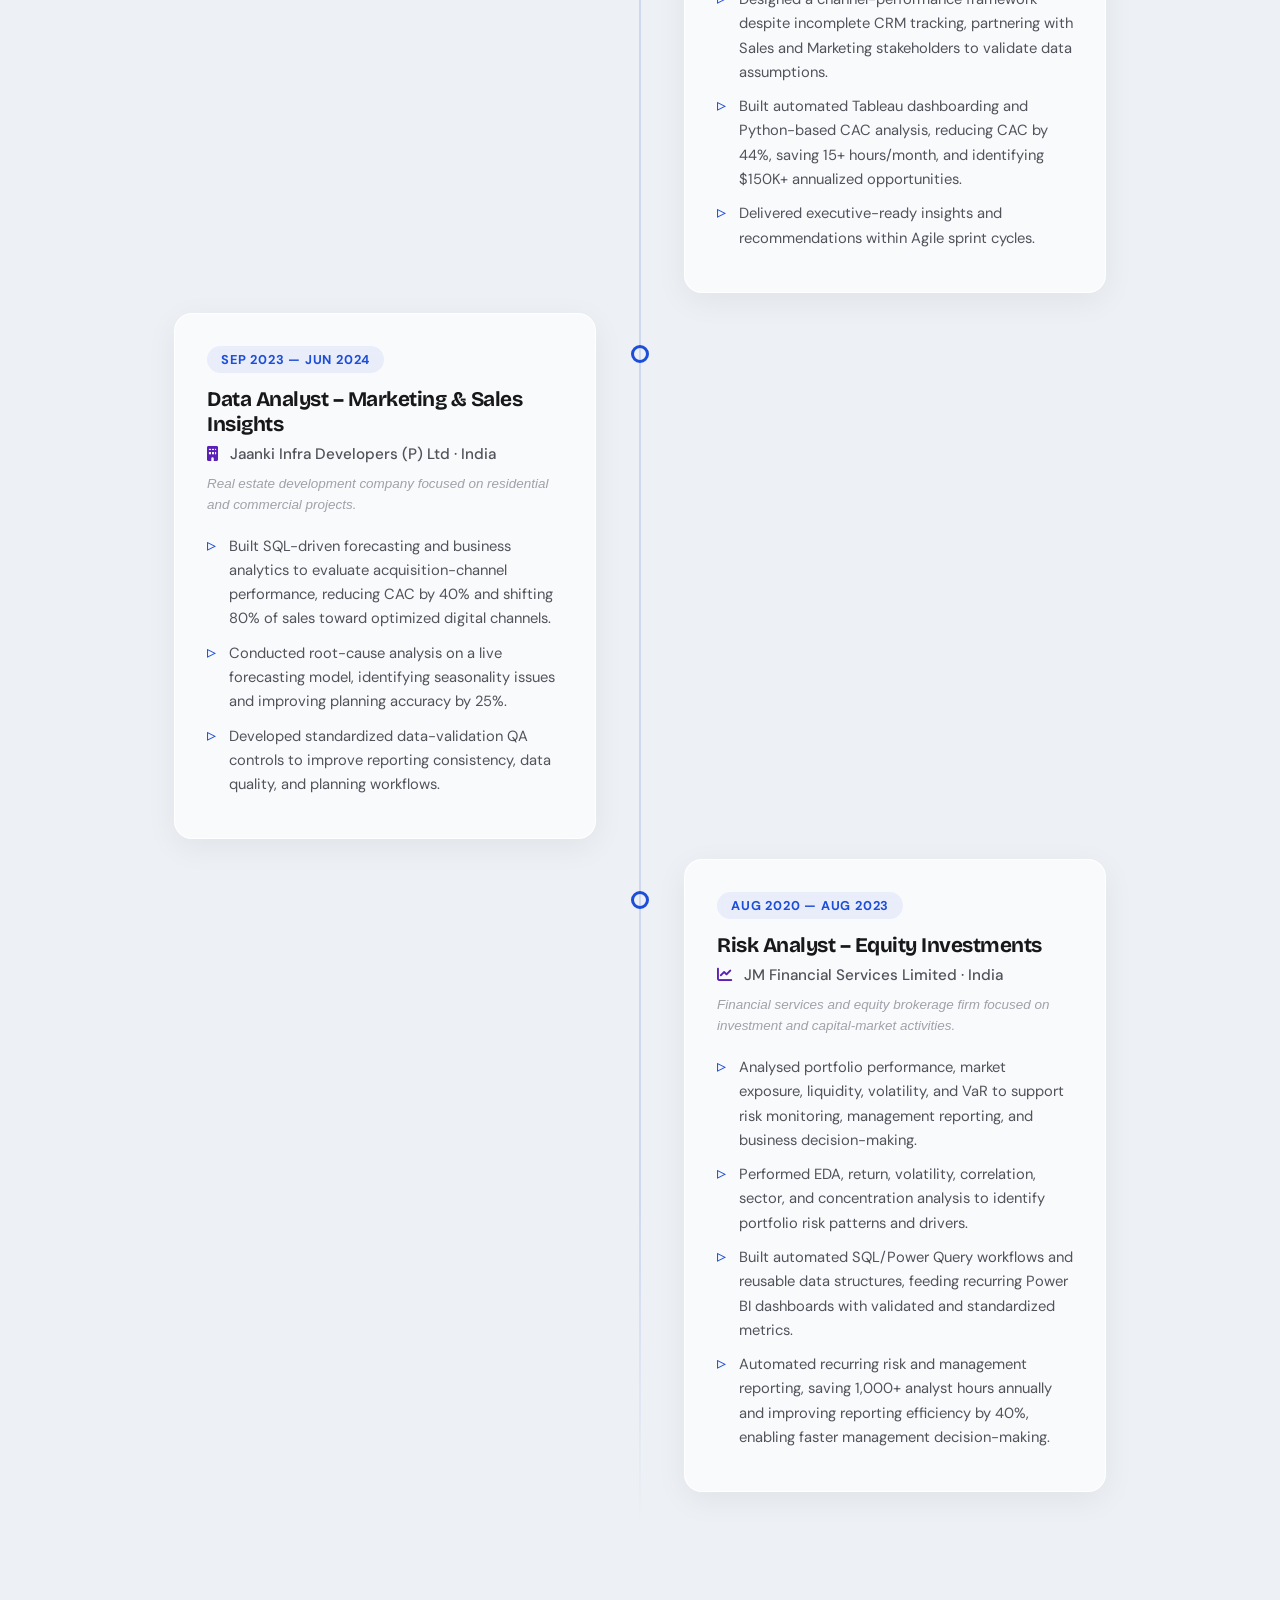
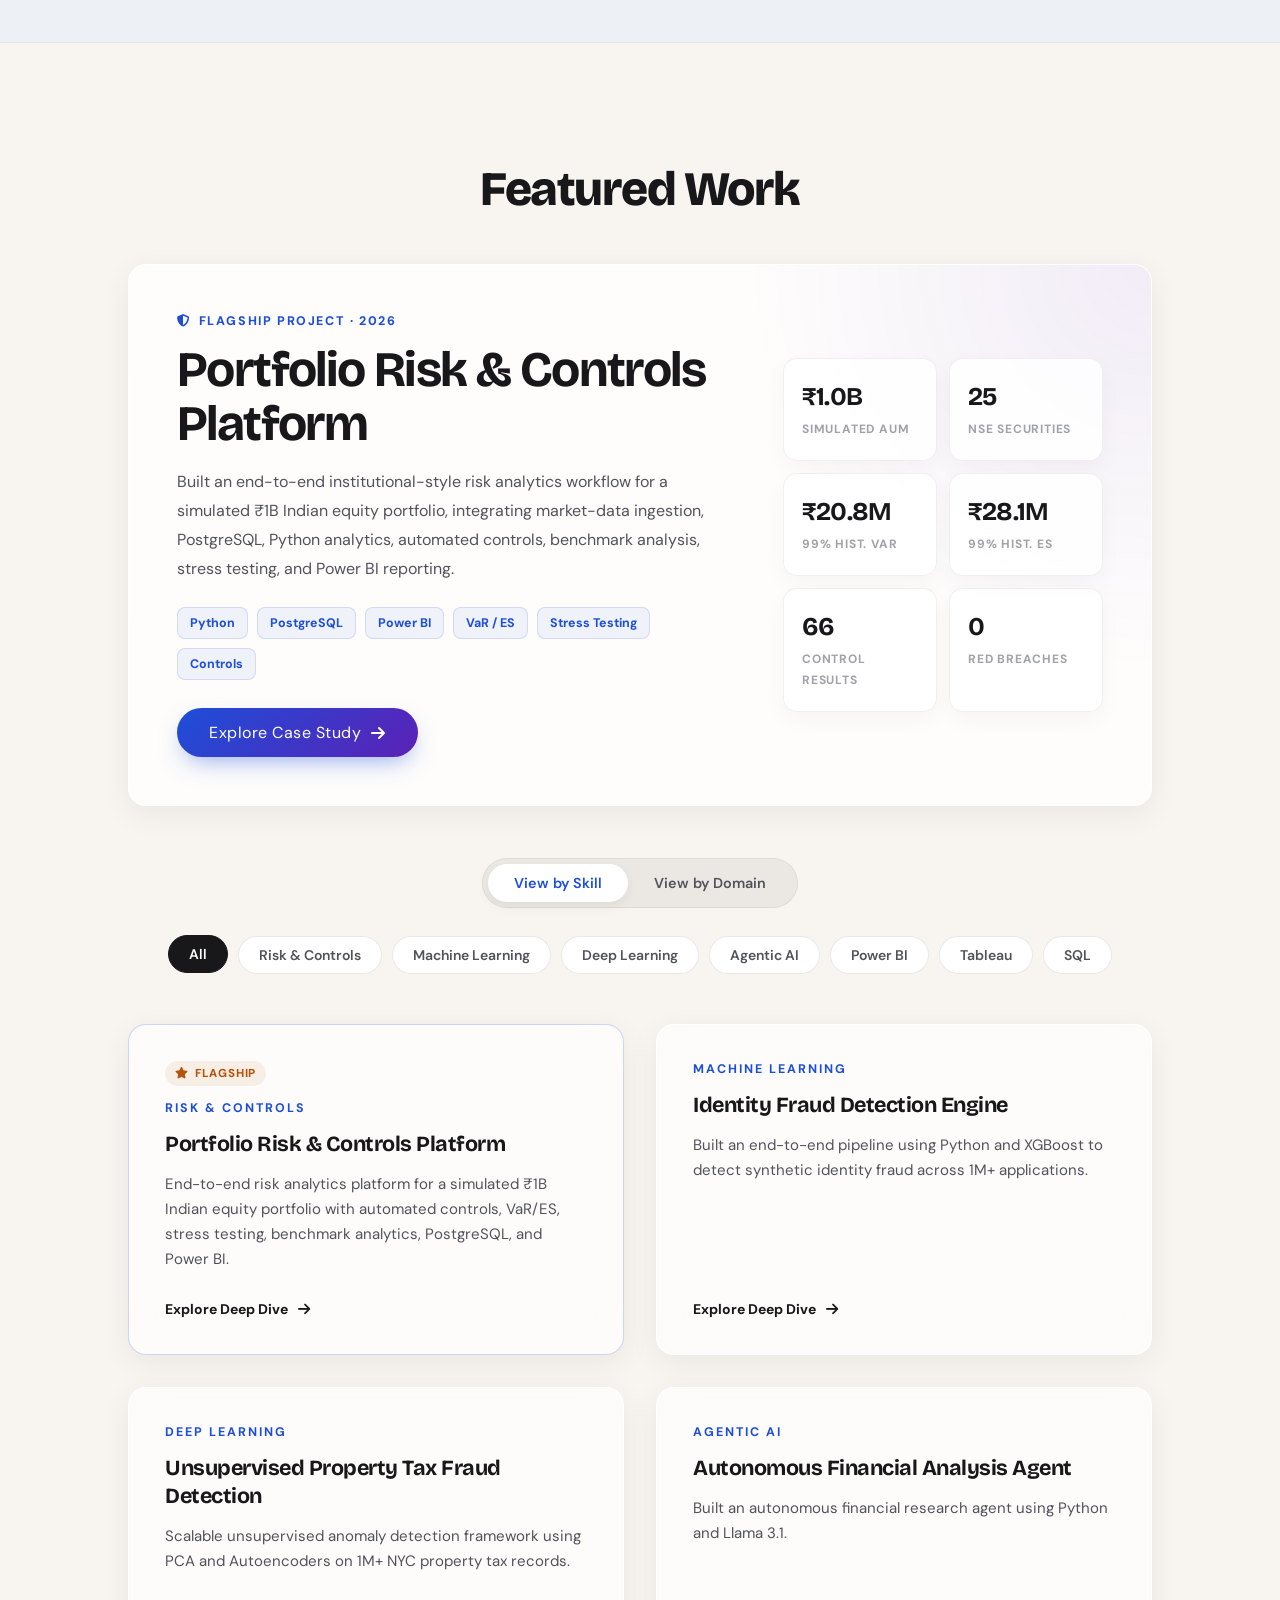
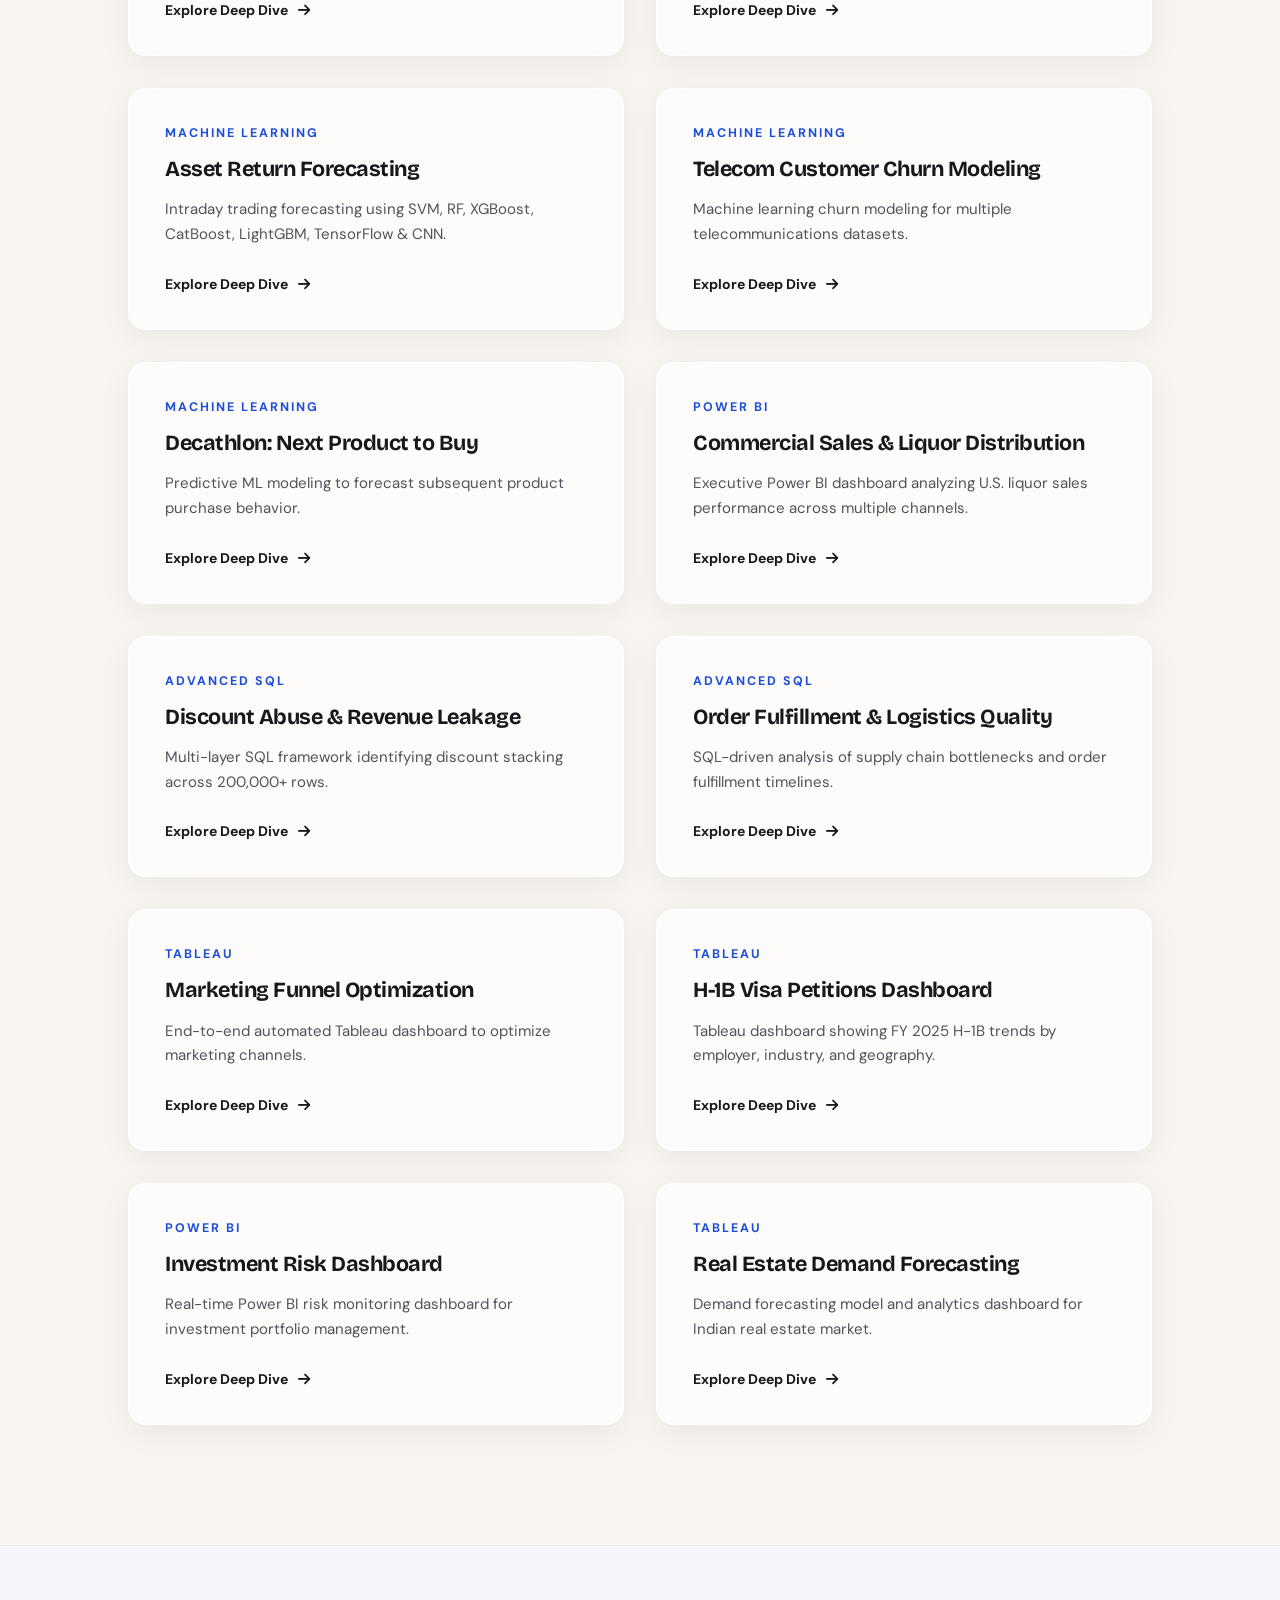
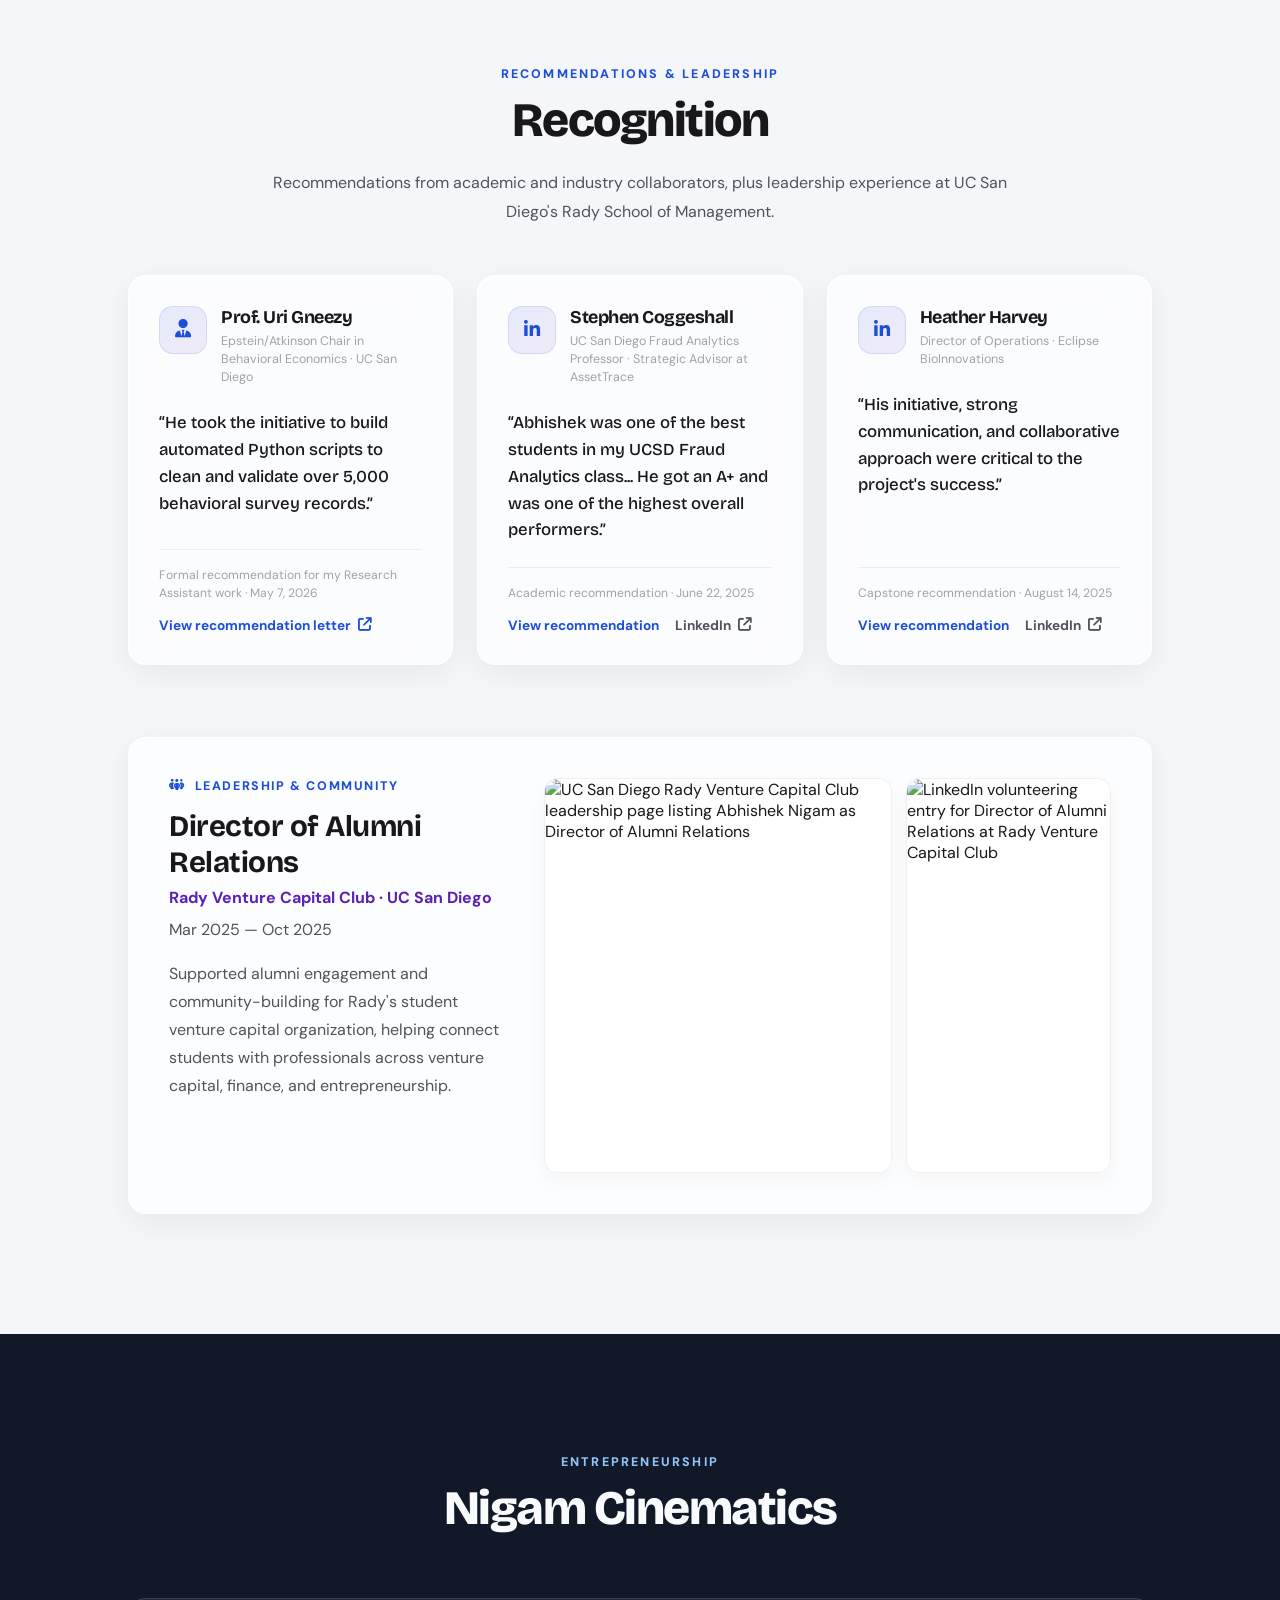
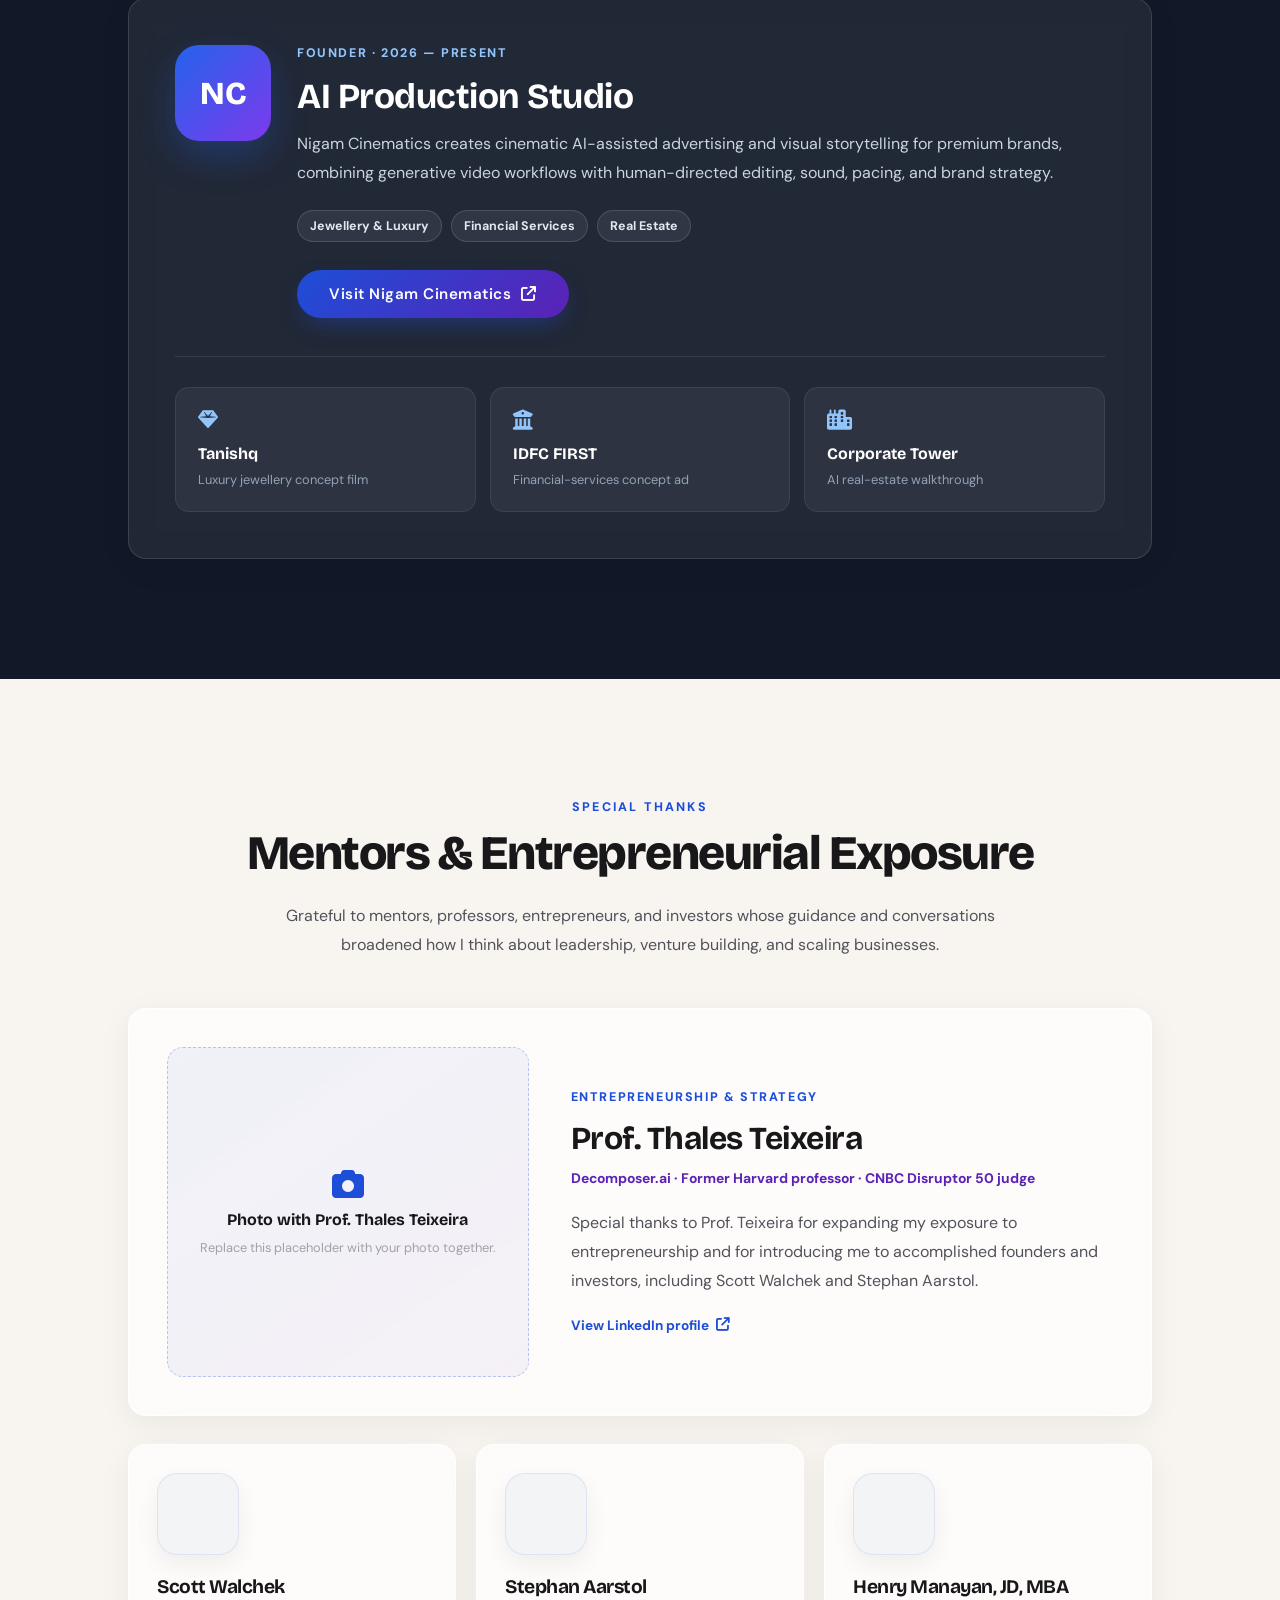
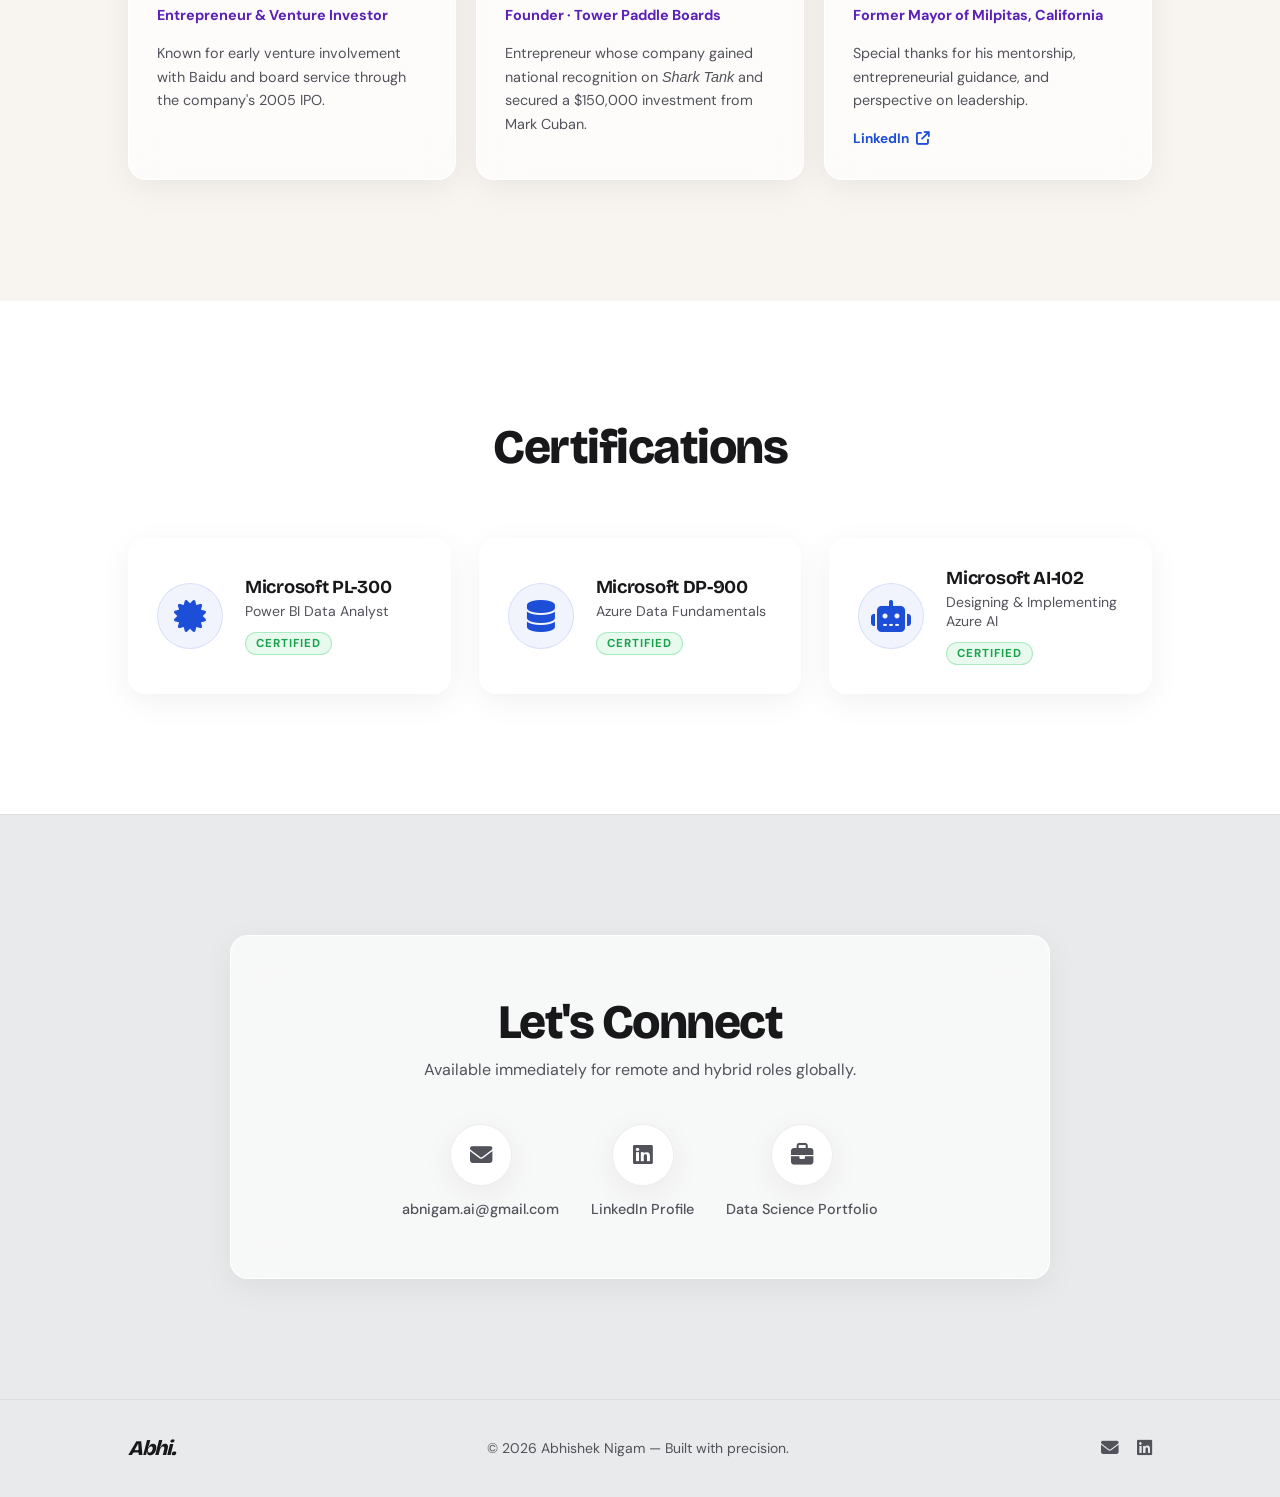
==== commit 458e2990: "Add files via upload" ====
--- a/index.html
+++ b/index.html
@@ -3,8 +3,8 @@
 <head>
     <meta charset="UTF-8">
     <meta name="viewport" content="width=device-width, initial-scale=1.0">
-    <title>Abhishek  Nigam | Commercial Analytics & AI</title>
-    <meta name="description" content="Portfolio of Abhishek Nigam, MS Business Analytics. Expert in Power BI, Tableau, SQL, and Agentic AI workflows.">
+    <title>Abhishek Nigam | Risk Analytics, BI & AI</title>
+    <meta name="description" content="Portfolio of Abhishek Nigam, MS Business Analytics at UC San Diego — risk analytics, business intelligence, SQL, Python, Power BI, automation, AI projects, recommendations, and entrepreneurship.">
     <link rel="stylesheet" href="style.css">
 
     <!-- ENHANCEMENT: Upgraded fonts — Bricolage Grotesque (display) + DM Sans (body) -->
@@ -28,11 +28,12 @@
             <a href="#hero" class="logo">Abhi<span class="dot">.</span></a>
             <ul class="nav-links" id="nav-links">
                 <li><a href="#about" class="nav-link" data-section="about">About</a></li>
-                <li><a href="#skills" class="nav-link" data-section="skills">Skills</a></li>
+                <li><a href="#education" class="nav-link" data-section="education">Education</a></li>
                 <li><a href="#experience" class="nav-link" data-section="experience">Experience</a></li>
                 <li><a href="#projects" class="nav-link" data-section="projects">Projects</a></li>
-                <li><a href="#certifications" class="nav-link" data-section="certifications">Certifications</a></li>
-                <li><a href="blog.html" class="nav-link" data-section="blog">Blog</a></li>
+                <li><a href="#recognition" class="nav-link" data-section="recognition">Recognition</a></li>
+                <li><a href="#ventures" class="nav-link" data-section="ventures">Ventures</a></li>
+                <li><a href="blog.html" class="nav-link">Blog</a></li>
                 <li><a href="#contact" class="nav-link" data-section="contact">Contact</a></li>
             </ul>
             <!-- ENHANCEMENT: Hamburger button for mobile navigation -->
@@ -51,10 +52,14 @@
         </button>
         <ul class="mobile-nav-links">
             <li><a href="#about" class="mobile-nav-link">About</a></li>
-            <li><a href="#skills" class="mobile-nav-link">Skills</a></li>
+            <li><a href="#education" class="mobile-nav-link">Education</a></li>
             <li><a href="#experience" class="mobile-nav-link">Experience</a></li>
             <li><a href="#projects" class="mobile-nav-link">Projects</a></li>
+            <li><a href="#recognition" class="mobile-nav-link">Recognition</a></li>
+            <li><a href="#ventures" class="mobile-nav-link">Ventures</a></li>
+            <li><a href="#mentors" class="mobile-nav-link">Mentors</a></li>
             <li><a href="#certifications" class="mobile-nav-link">Certifications</a></li>
+            <li><a href="blog.html" class="mobile-nav-link">Blog</a></li>
             <li><a href="#contact" class="mobile-nav-link">Contact</a></li>
         </ul>
         <div class="mobile-menu-footer">
@@ -74,10 +79,15 @@
             <h1 class="name gradient-text">Abhishek Nigam</h1>
             <!-- ENHANCEMENT: Typed rotating text for role subtitle -->
             <h3 class="title">
-                <span class="typed-static">Commercial Analytics & </span><span class="typed-word"></span><span class="typed-cursor">|</span>
+                <span class="typed-static">Data, Risk &amp; </span><span class="typed-word"></span><span class="typed-cursor">|</span>
             </h3>
+            <a href="#education" class="hero-education-credential" aria-label="View education at UC San Diego">
+                <span class="hero-education-icon"><i class="fas fa-graduation-cap"></i></span>
+                <span><strong>MS Business Analytics</strong> · UC San Diego <em>Rady School of Management</em></span>
+                <i class="fas fa-arrow-down hero-education-arrow"></i>
+            </a>
             <p class="intro">
-                Translating complex data into strategic business decisions. Specializing in automated reporting, predictive modeling, and agentic AI workflows.
+                Turning complex data into auditable decisions across risk analytics, business intelligence, automation, and applied AI.
             </p>
             <div class="cta-buttons">
                 <a href="#projects" class="btn primary-btn">
@@ -100,7 +110,7 @@
         <div class="about-container reveal delay-1">
             <div class="about-text glass-card">
                 <p>I am a data professional with 4+ years of experience delivering Power BI, Tableau, and SQL-driven insights across US biotech, Indian real estate, and financial services.</p>
-                <p>Holding an <strong> MS in Business Analytics </strong> from <strong> University of California San Diego (Class of 2025)</strong>, I have a proven track record of building automated reporting infrastructure that drastically reduces manual effort and identifies high-value revenue optimizations.</p>
+                <p>Holding an <strong>MS in Business Analytics from UC San Diego’s Rady School of Management</strong> (Class of 2025), with graduate work spanning SQL/ETL, fraud analytics, Python, machine learning, business intelligence, and applied research, I build analytical systems that turn complex data into reliable business decisions.</p>
                 <!-- ENHANCEMENT: Stats with data-target for counter animation -->
                 <div class="achievements">
                     <div class="stat-box">
@@ -168,6 +178,71 @@
         </div>
     </section>
 
+    <section id="education" class="section">
+        <p class="section-kicker reveal">Academic Foundation</p>
+        <h2 class="section-title reveal">Education</h2>
+        <p class="section-intro reveal">Graduate training in business analytics, supported by hands-on research, industry consulting, and entrepreneurial leadership.</p>
+
+        <div class="education-showcase">
+            <article class="education-featured glass-card reveal">
+                <div class="education-featured-top">
+                    <div class="education-seal-wrap">
+                        <img class="education-seal" src="assets/ucsd-seal.png" alt="University of California San Diego official seal" loading="lazy">
+                    </div>
+                    <div class="education-heading">
+                        <span class="education-label">University of California San Diego</span>
+                        <h3>Master of Science in Business Analytics</h3>
+                        <p>Rady School of Management · Class of 2025 · San Diego, California</p>
+                    </div>
+                </div>
+
+                <div class="education-featured-body">
+                    <div class="education-coursework">
+                        <span class="education-subheading">Selected Coursework</span>
+                        <div class="education-tags">
+                            <span>Advanced SQL &amp; ETL</span>
+                            <span>Fraud Analytics</span>
+                            <span>Python</span>
+                            <span>Power BI</span>
+                            <span>Tableau</span>
+                            <span>Machine Learning</span>
+                            <span>AWS</span>
+                        </div>
+                    </div>
+
+                    <div class="education-experience-links" aria-label="UC San Diego academic experience">
+                        <a href="#experience"><i class="fas fa-flask"></i><span><strong>Graduate Research</strong><small>Behavioural Data Analytics</small></span></a>
+                        <a href="#experience"><i class="fas fa-briefcase"></i><span><strong>Industry Capstone</strong><small>Eclipse Bioinnovations</small></span></a>
+                        <a href="#recognition"><i class="fas fa-users"></i><span><strong>Rady Leadership</strong><small>Venture Capital Club</small></span></a>
+                    </div>
+                </div>
+            </article>
+
+            <div class="education-secondary-grid">
+                <article class="education-secondary glass-card reveal delay-1">
+                    <div class="education-secondary-logo-wrap">
+                        <img class="education-secondary-logo education-secondary-logo-amity" src="assets/amity-logo.png" alt="Amity University logo" loading="lazy">
+                    </div>
+                    <div>
+                        <span class="education-label">Amity University · India</span>
+                        <h3>Bachelor of Business Administration</h3>
+                    </div>
+                </article>
+
+                <article class="education-secondary glass-card reveal delay-2">
+                    <div class="education-secondary-logo-wrap">
+                        <img class="education-secondary-logo education-secondary-logo-hbs" src="assets/hbs-logo.png" alt="Harvard Business School logo" loading="lazy">
+                    </div>
+                    <div>
+                        <span class="education-label">Harvard Business School · USA</span>
+                        <h3>Diploma in Entrepreneurship</h3>
+                        <p>Entrepreneurship-focused academic credential.</p>
+                    </div>
+                </article>
+            </div>
+        </div>
+    </section>
+
     <section id="experience" class="section">
         <h2 class="section-title reveal">Professional Journey</h2>
         <div class="timeline reveal">
@@ -175,12 +250,12 @@
             <div class="timeline-item left reveal delay-1">
                 <div class="timeline-dot"></div>
                 <div class="timeline-content glass-card">
-                    <span class="timeline-date">Nov 2025 — Mar 2026</span>
-                    <h3 class="timeline-title">Graduate Research Assistant</h3>
-                    <h4 class="timeline-company"><i class="fas fa-university"></i> UC San Diego</h4>
+                    <span class="timeline-date">Nov 2025 — Apr 2026</span>
+                    <h3 class="timeline-title">Graduate Research Assistant – Behavioural Data Analytics</h3>
+                    <h4 class="timeline-company"><i class="fas fa-university"></i> UC San Diego · San Diego, USA</h4>
                     <ul class="timeline-bullets">
-                        <li>Engineered Python-based automated validation workflows for 5,000+ behavioral economics records, enabling zero-defect datasets.</li>
-                        <li>Negotiated a batched delivery system with stakeholders to manage competing high-stakes deadlines effectively.</li>
+                        <li>Engineered Python-based automated validation workflows for 5,000+ records, identifying data-quality issues and improving dataset reliability.</li>
+                        <li>Established repeatable validation checks and coordinated requirements with research stakeholders.</li>
                     </ul>
                 </div>
             </div>
@@ -190,10 +265,12 @@
                 <div class="timeline-content glass-card">
                     <span class="timeline-date">Mar 2025 — Jun 2025</span>
                     <h3 class="timeline-title">Commercial Analytics Consultant</h3>
-                    <h4 class="timeline-company"><i class="fas fa-flask"></i> Eclipse Bioinnovations Inc</h4>
+                    <h4 class="timeline-company"><i class="fas fa-flask"></i> Eclipse Bioinnovations Inc · San Diego, USA</h4>
+                    <p class="timeline-org-desc">Biotechnology company specializing in RNA analysis and genomics.</p>
                     <ul class="timeline-bullets">
-                        <li>Led the end-to-end development of an automated Tableau dashboard translating complex SQL/Python models for executive stakeholders.</li>
-                        <li>Rescued an at-risk project, reducing CAC by 44%, saving 15+ hours monthly, and identifying $150K+ in cost optimizations.</li>
+                        <li>Designed a channel-performance framework despite incomplete CRM tracking, partnering with Sales and Marketing stakeholders to validate data assumptions.</li>
+                        <li>Built automated Tableau dashboarding and Python-based CAC analysis, reducing CAC by 44%, saving 15+ hours/month, and identifying $150K+ annualized opportunities.</li>
+                        <li>Delivered executive-ready insights and recommendations within Agile sprint cycles.</li>
                     </ul>
                 </div>
             </div>
@@ -202,11 +279,13 @@
                 <div class="timeline-dot"></div>
                 <div class="timeline-content glass-card">
                     <span class="timeline-date">Sep 2023 — Jun 2024</span>
-                    <h3 class="timeline-title">Data Analyst</h3>
-                    <h4 class="timeline-company"><i class="fas fa-building"></i> Jaanki Infra Developers</h4>
+                    <h3 class="timeline-title">Data Analyst – Marketing &amp; Sales Insights</h3>
+                    <h4 class="timeline-company"><i class="fas fa-building"></i> Jaanki Infra Developers (P) Ltd · India</h4>
+                    <p class="timeline-org-desc">Real estate development company focused on residential and commercial projects.</p>
                     <ul class="timeline-bullets">
-                        <li>Optimized the marketing channel mix to transition away from traditional broker models, reducing CAC by 40%.</li>
-                        <li>Engineered a robust demand forecasting model and standard QA checklist, improving planning accuracy by 25%.</li>
+                        <li>Built SQL-driven forecasting and business analytics to evaluate acquisition-channel performance, reducing CAC by 40% and shifting 80% of sales toward optimized digital channels.</li>
+                        <li>Conducted root-cause analysis on a live forecasting model, identifying seasonality issues and improving planning accuracy by 25%.</li>
+                        <li>Developed standardized data-validation QA controls to improve reporting consistency, data quality, and planning workflows.</li>
                     </ul>
                 </div>
             </div>
@@ -215,11 +294,14 @@
                 <div class="timeline-dot"></div>
                 <div class="timeline-content glass-card">
                     <span class="timeline-date">Aug 2020 — Aug 2023</span>
-                    <h3 class="timeline-title">Investment Data Analyst</h3>
-                    <h4 class="timeline-company"><i class="fas fa-chart-line"></i> JM Financial Services</h4>
+                    <h3 class="timeline-title">Risk Analyst – Equity Investments</h3>
+                    <h4 class="timeline-company"><i class="fas fa-chart-line"></i> JM Financial Services Limited · India</h4>
+                    <p class="timeline-org-desc">Financial services and equity brokerage firm focused on investment and capital-market activities.</p>
                     <ul class="timeline-bullets">
-                        <li>Built and deployed an automated ETL pipeline (Power Query, DAX) and real-time Power BI risk dashboards.</li>
-                        <li>Drove immediate leadership adoption, improving reporting efficiency by 40% and saving over 1,000 analyst hours annually.</li>
+                        <li>Analysed portfolio performance, market exposure, liquidity, volatility, and VaR to support risk monitoring, management reporting, and business decision-making.</li>
+                        <li>Performed EDA, return, volatility, correlation, sector, and concentration analysis to identify portfolio risk patterns and drivers.</li>
+                        <li>Built automated SQL/Power Query workflows and reusable data structures, feeding recurring Power BI dashboards with validated and standardized metrics.</li>
+                        <li>Automated recurring risk and management reporting, saving 1,000+ analyst hours annually and improving reporting efficiency by 40%, enabling faster management decision-making.</li>
                     </ul>
                 </div>
             </div>
@@ -229,6 +311,28 @@
 
     <section id="projects" class="section">
         <h2 class="section-title reveal">Featured Work</h2>
+
+        <div class="flagship-project glass-card reveal delay-1">
+            <div class="flagship-copy">
+                <div class="eyebrow"><i class="fas fa-shield-halved"></i> Flagship Project · 2026</div>
+                <h3>Portfolio Risk &amp; Controls Platform</h3>
+                <p>Built an end-to-end institutional-style risk analytics workflow for a simulated ₹1B Indian equity portfolio, integrating market-data ingestion, PostgreSQL, Python analytics, automated controls, benchmark analysis, stress testing, and Power BI reporting.</p>
+                <div class="flagship-tags">
+                    <span>Python</span><span>PostgreSQL</span><span>Power BI</span><span>VaR / ES</span><span>Stress Testing</span><span>Controls</span>
+                </div>
+                <button class="btn primary-btn flagship-btn" type="button" onclick="openModal(30)">
+                    <span>Explore Case Study</span><i class="fas fa-arrow-right"></i>
+                </button>
+            </div>
+            <div class="flagship-metrics" aria-label="Risk project metrics">
+                <div class="flagship-metric"><strong>₹1.0B</strong><span>Simulated AUM</span></div>
+                <div class="flagship-metric"><strong>25</strong><span>NSE Securities</span></div>
+                <div class="flagship-metric"><strong>₹20.8M</strong><span>99% Hist. VaR</span></div>
+                <div class="flagship-metric"><strong>₹28.1M</strong><span>99% Hist. ES</span></div>
+                <div class="flagship-metric"><strong>66</strong><span>Control Results</span></div>
+                <div class="flagship-metric"><strong>0</strong><span>Red Breaches</span></div>
+            </div>
+        </div>
         
         <div class="view-toggle-container reveal">
             <div class="view-toggle">
@@ -239,6 +343,7 @@
 
         <div class="filter-controls reveal" id="filters-skill">
             <button class="filter-btn active" data-filter="all">All</button>
+            <button class="filter-btn" data-filter="risk">Risk &amp; Controls</button>
             <button class="filter-btn" data-filter="ml">Machine Learning</button>
             <button class="filter-btn" data-filter="dl">Deep Learning</button>
             <button class="filter-btn" data-filter="ai">Agentic AI</button>
@@ -267,6 +372,152 @@
             <div class="modal-body"></div>
         </div>
     </div>
+
+    <section id="recognition" class="section">
+        <div class="section-kicker reveal">Recommendations &amp; Leadership</div>
+        <h2 class="section-title reveal">Recognition</h2>
+        <p class="section-intro reveal">Recommendations from academic and industry collaborators, plus leadership experience at UC San Diego's Rady School of Management.</p>
+
+        <div class="recommendations-grid">
+            <article class="recommendation-card glass-card reveal">
+                <div class="recommendation-head">
+                    <div class="recommendation-avatar"><i class="fas fa-user-tie"></i></div>
+                    <div>
+                        <h3>Prof. Uri Gneezy</h3>
+                        <p>Epstein/Atkinson Chair in Behavioral Economics · UC San Diego</p>
+                    </div>
+                </div>
+                <blockquote>“He took the initiative to build automated Python scripts to clean and validate over 5,000 behavioral survey records.”</blockquote>
+                <div class="recommendation-proof">Formal recommendation for my Research Assistant work · May 7, 2026</div>
+                <a class="text-link" href="assets/uri-gneezy-recommendation-letter.png" target="_blank" rel="noopener noreferrer">View recommendation letter <i class="fas fa-arrow-up-right-from-square"></i></a>
+            </article>
+
+            <article class="recommendation-card glass-card reveal delay-1">
+                <div class="recommendation-head">
+                    <div class="recommendation-avatar"><i class="fab fa-linkedin-in"></i></div>
+                    <div>
+                        <h3>Stephen Coggeshall</h3>
+                        <p>UC San Diego Fraud Analytics Professor · Strategic Advisor at AssetTrace</p>
+                    </div>
+                </div>
+                <blockquote>“Abhishek was one of the best students in my UCSD Fraud Analytics class... He got an A+ and was one of the highest overall performers.”</blockquote>
+                <div class="recommendation-proof">Academic recommendation · June 22, 2025</div>
+                <div class="card-actions">
+                    <a class="text-link" href="assets/stephen-coggeshall-recommendation.png" target="_blank" rel="noopener noreferrer">View recommendation</a>
+                    <a class="text-link muted-link" href="https://www.linkedin.com/in/stephen-coggeshall-14908a2/" target="_blank" rel="noopener noreferrer">LinkedIn <i class="fas fa-arrow-up-right-from-square"></i></a>
+                </div>
+            </article>
+
+            <article class="recommendation-card glass-card reveal delay-2">
+                <div class="recommendation-head">
+                    <div class="recommendation-avatar"><i class="fab fa-linkedin-in"></i></div>
+                    <div>
+                        <h3>Heather Harvey</h3>
+                        <p>Director of Operations · Eclipse BioInnovations</p>
+                    </div>
+                </div>
+                <blockquote>“His initiative, strong communication, and collaborative approach were critical to the project's success.”</blockquote>
+                <div class="recommendation-proof">Capstone recommendation · August 14, 2025</div>
+                <div class="card-actions">
+                    <a class="text-link" href="assets/heather-harvey-recommendation.png" target="_blank" rel="noopener noreferrer">View recommendation</a>
+                    <a class="text-link muted-link" href="https://www.linkedin.com/in/heather-harvey-00031983/" target="_blank" rel="noopener noreferrer">LinkedIn <i class="fas fa-arrow-up-right-from-square"></i></a>
+                </div>
+            </article>
+        </div>
+
+        <div class="leadership-block reveal">
+            <div class="leadership-copy">
+                <div class="eyebrow"><i class="fas fa-people-group"></i> Leadership &amp; Community</div>
+                <h3>Director of Alumni Relations</h3>
+                <h4>Rady Venture Capital Club · UC San Diego</h4>
+                <p>Mar 2025 — Oct 2025</p>
+                <p>Supported alumni engagement and community-building for Rady's student venture capital organization, helping connect students with professionals across venture capital, finance, and entrepreneurship.</p>
+            </div>
+            <div class="leadership-gallery">
+                <a class="gallery-feature" href="assets/rady-vc-ucsd-leadership.png" target="_blank" rel="noopener noreferrer">
+                    <img src="assets/rady-vc-ucsd-leadership.png" alt="UC San Diego Rady Venture Capital Club leadership page listing Abhishek Nigam as Director of Alumni Relations" loading="lazy">
+                    <span>Official Rady club leadership page</span>
+                </a>
+                <a class="gallery-small" href="assets/rady-vc-linkedin-role.png" target="_blank" rel="noopener noreferrer">
+                    <img src="assets/rady-vc-linkedin-role.png" alt="LinkedIn volunteering entry for Director of Alumni Relations at Rady Venture Capital Club" loading="lazy">
+                    <span>LinkedIn role</span>
+                </a>
+            </div>
+        </div>
+    </section>
+
+    <section id="ventures" class="section">
+        <div class="section-kicker reveal">Entrepreneurship</div>
+        <h2 class="section-title reveal">Nigam Cinematics</h2>
+        <div class="venture-card glass-card reveal delay-1">
+            <div class="venture-main">
+                <div class="venture-mark">NC</div>
+                <div>
+                    <div class="eyebrow">Founder · 2026 — Present</div>
+                    <h3>AI Production Studio</h3>
+                    <p>Nigam Cinematics creates cinematic AI-assisted advertising and visual storytelling for premium brands, combining generative video workflows with human-directed editing, sound, pacing, and brand strategy.</p>
+                    <div class="venture-pills"><span>Jewellery &amp; Luxury</span><span>Financial Services</span><span>Real Estate</span></div>
+                    <a href="https://nigamcinematics.com" class="btn primary-btn" target="_blank" rel="noopener noreferrer"><span>Visit Nigam Cinematics</span><i class="fas fa-arrow-up-right-from-square"></i></a>
+                </div>
+            </div>
+            <div class="venture-samples" aria-label="Nigam Cinematics sample work">
+                <div class="venture-sample"><i class="fas fa-gem"></i><strong>Tanishq</strong><span>Luxury jewellery concept film</span></div>
+                <div class="venture-sample"><i class="fas fa-building-columns"></i><strong>IDFC FIRST</strong><span>Financial-services concept ad</span></div>
+                <div class="venture-sample"><i class="fas fa-city"></i><strong>Corporate Tower</strong><span>AI real-estate walkthrough</span></div>
+            </div>
+        </div>
+    </section>
+
+    <section id="mentors" class="section">
+        <div class="section-kicker reveal">Special Thanks</div>
+        <h2 class="section-title reveal">Mentors &amp; Entrepreneurial Exposure</h2>
+        <p class="section-intro reveal">Grateful to mentors, professors, entrepreneurs, and investors whose guidance and conversations broadened how I think about leadership, venture building, and scaling businesses.</p>
+
+        <div class="thales-feature glass-card reveal">
+            <div class="thales-photo-placeholder">
+                <i class="fas fa-camera"></i>
+                <strong>Photo with Prof. Thales Teixeira</strong>
+                <span>Replace this placeholder with your photo together.</span>
+            </div>
+            <div class="thales-copy">
+                <div class="eyebrow">Entrepreneurship &amp; Strategy</div>
+                <h3>Prof. Thales Teixeira</h3>
+                <p class="mentor-role">Decomposer.ai · Former Harvard professor · CNBC Disruptor 50 judge</p>
+                <p>Special thanks to Prof. Teixeira for expanding my exposure to entrepreneurship and for introducing me to accomplished founders and investors, including Scott Walchek and Stephan Aarstol.</p>
+                <a class="text-link" href="https://www.linkedin.com/in/thales-teixeira-391587/" target="_blank" rel="noopener noreferrer">View LinkedIn profile <i class="fas fa-arrow-up-right-from-square"></i></a>
+            </div>
+        </div>
+
+        <div class="mentor-grid">
+            <article class="mentor-card glass-card reveal">
+                <div class="mentor-photo mentor-photo-scott" role="img" aria-label="Scott Walchek portrait"></div>
+                <div>
+                    <h3>Scott Walchek</h3>
+                    <p class="mentor-role">Entrepreneur &amp; Venture Investor</p>
+                    <p>Known for early venture involvement with Baidu and board service through the company's 2005 IPO.</p>
+                </div>
+            </article>
+
+            <article class="mentor-card glass-card reveal delay-1">
+                <div class="mentor-photo mentor-photo-stephan" role="img" aria-label="Stephan Aarstol portrait"></div>
+                <div>
+                    <h3>Stephan Aarstol</h3>
+                    <p class="mentor-role">Founder · Tower Paddle Boards</p>
+                    <p>Entrepreneur whose company gained national recognition on <em>Shark Tank</em> and secured a $150,000 investment from Mark Cuban.</p>
+                </div>
+            </article>
+
+            <article class="mentor-card glass-card reveal delay-2">
+                <div class="mentor-photo mentor-photo-henry" role="img" aria-label="Henry Manayan portrait"></div>
+                <div>
+                    <h3>Henry Manayan, JD, MBA</h3>
+                    <p class="mentor-role">Former Mayor of Milpitas, California</p>
+                    <p>Special thanks for his mentorship, entrepreneurial guidance, and perspective on leadership.</p>
+                    <a class="text-link" href="https://www.linkedin.com/in/henry-manayan-jd-mba-9131803b8/" target="_blank" rel="noopener noreferrer">LinkedIn <i class="fas fa-arrow-up-right-from-square"></i></a>
+                </div>
+            </article>
+        </div>
+    </section>
 
     <section id="certifications" class="section">
         <h2 class="section-title reveal">Certifications</h2>
--- a/style.css
+++ b/style.css
@@ -86,6 +86,7 @@
 #hero         { background-color: #FAFAF9; position: relative; overflow: hidden; }
 #about        { background-color: #F4F1EB; border-top: 1px solid rgba(0,0,0,0.04); border-bottom: 1px solid rgba(0,0,0,0.04); }
 #skills       { background-color: #FFFFFF; }
+#education    { background-color: #F4F1EB; border-top: 1px solid rgba(0,0,0,0.04); border-bottom: 1px solid rgba(0,0,0,0.04); }
 #experience   { background-color: #EDF0F4; border-top: 1px solid rgba(0,0,0,0.04); border-bottom: 1px solid rgba(0,0,0,0.04); }
 #projects     { background-color: #F8F5F0; }
 #certifications { background-color: #FFFFFF; border-top: 1px solid rgba(0,0,0,0.04); }
@@ -171,7 +172,7 @@
     justify-content: space-between;
     align-items: center;
     width: 82%;
-    max-width: 1050px;
+    max-width: 1160px;
     padding: 14px 28px;
     border-radius: var(--radius-pill);
     background: rgba(255, 255, 255, 0.88);
@@ -198,7 +199,7 @@
 }
 .logo .dot { color: var(--accent-1); }
 
-.nav-links { display: flex; gap: 28px; list-style: none; }
+.nav-links { display: flex; gap: 20px; list-style: none; }
 .nav-links a {
     font-weight: 500;
     font-size: 0.875rem;
@@ -413,6 +414,45 @@
     font-weight: 400;
 }
 
+/* UCSD credential in hero */
+.hero-education-credential {
+    width: fit-content;
+    max-width: min(760px, 92vw);
+    margin: -4px auto 24px;
+    padding: 10px 15px 10px 11px;
+    border-radius: var(--radius-pill);
+    display: flex;
+    align-items: center;
+    justify-content: center;
+    gap: 10px;
+    color: var(--text-muted);
+    text-decoration: none;
+    background: rgba(255,255,255,0.72);
+    border: 1px solid rgba(29,78,216,0.12);
+    box-shadow: 0 6px 20px rgba(29,78,216,0.05);
+    font-size: 0.88rem;
+    transition: var(--transition-fast);
+}
+
+.hero-education-credential:hover {
+    color: var(--text-main);
+    border-color: rgba(29,78,216,0.3);
+    box-shadow: 0 10px 26px rgba(29,78,216,0.09);
+    transform: translateY(-2px);
+}
+
+.hero-education-credential strong { color: var(--accent-1); font-weight: 800; }
+.hero-education-credential em { color: var(--text-light); font-style: normal; }
+.hero-education-icon {
+    width: 32px; height: 32px;
+    flex: 0 0 32px;
+    display: inline-flex; align-items: center; justify-content: center;
+    border-radius: 50%;
+    background: linear-gradient(135deg, rgba(29,78,216,0.1), rgba(91,33,182,0.08));
+    color: var(--accent-1);
+}
+.hero-education-arrow { color: var(--text-light); font-size: 0.72rem; }
+
 /* ENHANCEMENT: Scroll-down indicator */
 .scroll-indicator {
     display: flex;
@@ -574,7 +614,177 @@
 .tag-teal   { background: rgba(8, 145, 178, 0.07); border: 1px solid rgba(8, 145, 178, 0.18); color: var(--accent-teal); }
 .tag-amber  { background: rgba(180, 83, 9, 0.07);  border: 1px solid rgba(180, 83, 9, 0.18);  color: var(--accent-amber); }
 
-/* --- 14. Experience Timeline --- */
+/* --- 14. Education --- */
+.education-showcase {
+    max-width: 1100px;
+    margin: 0 auto;
+}
+
+.education-featured {
+    padding: 44px;
+    border: 1px solid rgba(29,78,216,0.14);
+    background:
+        radial-gradient(circle at 92% 8%, rgba(29,78,216,0.10), transparent 28%),
+        radial-gradient(circle at 8% 92%, rgba(91,33,182,0.06), transparent 32%),
+        rgba(255,255,255,0.78);
+    box-shadow: 0 18px 44px rgba(29,78,216,0.07);
+}
+
+.education-featured::before { opacity: 1; }
+
+.education-featured-top {
+    display: flex;
+    align-items: center;
+    gap: 26px;
+    padding-bottom: 30px;
+    border-bottom: 1px solid rgba(0,0,0,0.06);
+}
+
+.education-seal-wrap {
+    width: 108px; height: 108px;
+    flex: 0 0 108px;
+    border-radius: 50%;
+    display: flex; align-items: center; justify-content: center;
+    background: rgba(255,255,255,0.9);
+    border: 1px solid rgba(29,78,216,0.12);
+    box-shadow: 0 14px 28px rgba(29,78,216,0.14);
+    padding: 6px;
+}
+
+.education-seal {
+    width: 100%;
+    height: 100%;
+    object-fit: contain;
+    display: block;
+}
+
+.education-heading { min-width: 0; }
+.education-label {
+    display: block;
+    color: var(--accent-1);
+    font-size: 0.78rem;
+    font-weight: 800;
+    text-transform: uppercase;
+    letter-spacing: 1.4px;
+    margin-bottom: 8px;
+}
+
+.education-heading h3 {
+    font-family: var(--font-display);
+    font-size: clamp(1.9rem, 4vw, 3rem);
+    line-height: 1.08;
+    letter-spacing: -1.5px;
+    margin-bottom: 10px;
+    color: var(--text-main);
+}
+
+.education-heading p { color: var(--text-muted); line-height: 1.6; }
+
+.education-featured-body {
+    display: grid;
+    grid-template-columns: minmax(0, 1fr) minmax(320px, 0.8fr);
+    gap: 38px;
+    padding-top: 30px;
+    align-items: start;
+}
+
+.education-subheading {
+    display: block;
+    color: var(--text-main);
+    font-weight: 800;
+    margin-bottom: 14px;
+    font-size: 0.9rem;
+}
+
+.education-tags { display: flex; flex-wrap: wrap; gap: 9px; }
+.education-tags span {
+    padding: 7px 12px;
+    border-radius: 8px;
+    background: rgba(29,78,216,0.06);
+    border: 1px solid rgba(29,78,216,0.14);
+    color: var(--accent-1);
+    font-size: 0.79rem;
+    font-weight: 700;
+}
+
+.education-experience-links { display: grid; gap: 10px; }
+.education-experience-links a {
+    display: flex;
+    align-items: center;
+    gap: 13px;
+    padding: 13px 14px;
+    border-radius: 12px;
+    color: var(--text-main);
+    text-decoration: none;
+    background: rgba(255,255,255,0.72);
+    border: 1px solid rgba(0,0,0,0.06);
+    transition: var(--transition-fast);
+}
+.education-experience-links a:hover {
+    border-color: rgba(29,78,216,0.22);
+    transform: translateX(3px);
+    box-shadow: 0 8px 20px rgba(29,78,216,0.06);
+}
+.education-experience-links i {
+    width: 35px; height: 35px;
+    flex: 0 0 35px;
+    display: flex; align-items: center; justify-content: center;
+    border-radius: 10px;
+    background: rgba(29,78,216,0.07);
+    color: var(--accent-1);
+}
+.education-experience-links span { display: grid; gap: 2px; }
+.education-experience-links strong { font-size: 0.88rem; }
+.education-experience-links small { color: var(--text-light); font-size: 0.77rem; }
+
+.education-secondary-grid {
+    display: grid;
+    grid-template-columns: repeat(2, minmax(0, 1fr));
+    gap: 22px;
+    margin-top: 22px;
+}
+
+.education-secondary {
+    display: flex;
+    align-items: flex-start;
+    gap: 18px;
+    padding: 28px;
+    transition: var(--transition);
+}
+.education-secondary:hover { transform: translateY(-4px); box-shadow: var(--shadow-card-hover); }
+.education-secondary-logo-wrap {
+    width: 96px;
+    flex: 0 0 96px;
+    display: flex;
+    align-items: center;
+    justify-content: center;
+}
+
+.education-secondary-logo {
+    width: 100%;
+    height: auto;
+    object-fit: contain;
+    display: block;
+}
+
+.education-secondary-logo-amity {
+    max-width: 96px;
+}
+
+.education-secondary-logo-hbs {
+    max-width: 92px;
+    border-radius: 14px;
+    box-shadow: 0 10px 24px rgba(0,0,0,0.08);
+}
+.education-secondary h3 {
+    font-family: var(--font-display);
+    font-size: 1.18rem;
+    letter-spacing: -0.4px;
+    margin-bottom: 7px;
+}
+.education-secondary p { color: var(--text-muted); font-size: 0.88rem; line-height: 1.6; }
+
+/* --- 15. Experience Timeline --- */
 .timeline { position: relative; max-width: 1020px; margin: 0 auto; padding: 20px 0; }
 .timeline::after {
     content: '';
@@ -630,8 +840,15 @@
     letter-spacing: -0.5px;
     color: var(--text-main);
 }
-.timeline-company { font-size: 0.95rem; color: var(--text-muted); margin-bottom: 22px; font-weight: 500; }
+.timeline-company { font-size: 0.95rem; color: var(--text-muted); margin-bottom: 10px; font-weight: 500; }
 .timeline-company i { margin-right: 8px; color: var(--accent-2); }
+.timeline-org-desc {
+    color: var(--text-light);
+    font-size: 0.84rem;
+    line-height: 1.55;
+    margin: 0 0 18px;
+    font-style: italic;
+}
 .timeline-bullets { list-style: none; padding: 0; }
 .timeline-bullets li {
     color: var(--text-muted);
@@ -919,6 +1136,15 @@
     .stat-box + .stat-box::before { display: none; }
     .stat-box { border-top: 1px solid rgba(0,0,0,0.06); padding: 20px; }
 
+    /* Education */
+    .education-featured { padding: 28px 22px; }
+    .education-featured-top { align-items: flex-start; gap: 18px; }
+    .education-seal-wrap { width: 76px; height: 76px; flex-basis: 76px; padding: 5px; }
+    .education-featured-body { grid-template-columns: 1fr; gap: 26px; }
+    .education-secondary-grid { grid-template-columns: 1fr; }
+    .hero-education-credential { border-radius: 16px; line-height: 1.45; text-align: left; }
+    .hero-education-credential em { display: none; }
+
     /* Timeline */
     .timeline::after { left: 20px; }
     .timeline-item { width: 100%; padding-left: 52px; padding-right: 0; }
@@ -944,4 +1170,434 @@
     .projects-grid { grid-template-columns: 1fr; }
     .cert-grid { grid-template-columns: 1fr; }
     .skills-grid { grid-template-columns: 1fr; }
-}
+    .education-featured-top { flex-direction: column; }
+    .education-heading h3 { font-size: 1.75rem; }
+    .education-secondary { padding: 22px; }
+    .hero-education-arrow { display: none; }
+}
+
+/* ==========================================================================
+   2026 PORTFOLIO UPDATE — flagship risk project, recognition, venture, mentors
+   ========================================================================== */
+
+#recognition { background-color: #F4F6FA; border-top: 1px solid rgba(0,0,0,0.04); }
+#ventures { background-color: #111827; color: #F9FAFB; max-width: 1400px; }
+#mentors { background-color: #F8F5F0; }
+
+.section-kicker {
+    text-align: center;
+    color: var(--accent-1);
+    text-transform: uppercase;
+    letter-spacing: 2.2px;
+    font-size: 0.78rem;
+    font-weight: 800;
+    margin-bottom: 12px;
+}
+
+.section-intro {
+    max-width: 760px;
+    margin: -2.6rem auto 3rem;
+    text-align: center;
+    color: var(--text-muted);
+    line-height: 1.8;
+    font-size: 1rem;
+}
+
+.eyebrow {
+    display: flex;
+    align-items: center;
+    gap: 8px;
+    color: var(--accent-1);
+    font-size: 0.78rem;
+    font-weight: 800;
+    text-transform: uppercase;
+    letter-spacing: 1.6px;
+    margin-bottom: 14px;
+}
+
+/* Flagship project */
+.flagship-project {
+    display: grid;
+    grid-template-columns: minmax(0, 1.35fr) minmax(320px, 0.65fr);
+    gap: 48px;
+    padding: 48px;
+    margin: -1rem auto 52px;
+    max-width: 1120px;
+    background:
+        radial-gradient(circle at top right, rgba(91,33,182,0.08), transparent 35%),
+        rgba(255,255,255,0.78);
+}
+
+.flagship-copy h3 {
+    font-family: var(--font-display);
+    font-size: clamp(2rem, 4vw, 3.1rem);
+    letter-spacing: -1.6px;
+    line-height: 1.08;
+    margin-bottom: 18px;
+}
+
+.flagship-copy > p {
+    color: var(--text-muted);
+    line-height: 1.8;
+    margin-bottom: 24px;
+    font-size: 1rem;
+}
+
+.flagship-tags, .venture-pills {
+    display: flex;
+    flex-wrap: wrap;
+    gap: 9px;
+    margin-bottom: 28px;
+}
+
+.flagship-tags span {
+    padding: 7px 12px;
+    border-radius: 8px;
+    background: rgba(29,78,216,0.06);
+    border: 1px solid rgba(29,78,216,0.15);
+    color: var(--accent-1);
+    font-size: 0.78rem;
+    font-weight: 700;
+}
+
+.flagship-btn { font: inherit; }
+
+.flagship-metrics {
+    display: grid;
+    grid-template-columns: repeat(2, 1fr);
+    gap: 12px;
+    align-content: center;
+}
+
+.flagship-metric {
+    padding: 22px 18px;
+    border-radius: 14px;
+    background: rgba(255,255,255,0.82);
+    border: 1px solid rgba(0,0,0,0.06);
+    box-shadow: 0 8px 22px rgba(0,0,0,0.035);
+}
+
+.flagship-metric strong {
+    display: block;
+    font-family: var(--font-display);
+    font-size: 1.6rem;
+    color: var(--text-main);
+    letter-spacing: -0.8px;
+    margin-bottom: 5px;
+}
+
+.flagship-metric span {
+    color: var(--text-light);
+    font-size: 0.75rem;
+    text-transform: uppercase;
+    letter-spacing: 0.8px;
+    font-weight: 700;
+}
+
+.project-card-featured { border-color: rgba(29,78,216,0.22); }
+.project-featured-badge {
+    width: fit-content;
+    display: inline-flex;
+    align-items: center;
+    gap: 6px;
+    padding: 5px 10px;
+    border-radius: 999px;
+    background: rgba(180,83,9,0.08);
+    color: var(--accent-amber);
+    font-size: 0.72rem;
+    font-weight: 800;
+    text-transform: uppercase;
+    letter-spacing: 0.8px;
+    margin-bottom: 14px;
+}
+
+/* Recommendations */
+.recommendations-grid {
+    display: grid;
+    grid-template-columns: repeat(3, 1fr);
+    gap: 24px;
+    margin-bottom: 72px;
+}
+
+.recommendation-card {
+    padding: 30px;
+    display: flex;
+    flex-direction: column;
+    min-height: 390px;
+    transition: var(--transition);
+}
+
+.recommendation-card:hover { transform: translateY(-6px); box-shadow: var(--shadow-card-hover); }
+
+.recommendation-head {
+    display: flex;
+    gap: 14px;
+    align-items: flex-start;
+    margin-bottom: 24px;
+}
+
+.recommendation-avatar {
+    width: 48px;
+    height: 48px;
+    flex: 0 0 48px;
+    border-radius: 14px;
+    display: grid;
+    place-items: center;
+    background: linear-gradient(135deg, rgba(29,78,216,0.1), rgba(91,33,182,0.08));
+    color: var(--accent-1);
+    border: 1px solid rgba(29,78,216,0.12);
+    font-size: 1.15rem;
+}
+
+.recommendation-head h3,
+.leadership-copy h3,
+.venture-main h3,
+.thales-copy h3,
+.mentor-card h3 {
+    font-family: var(--font-display);
+    color: var(--text-main);
+    letter-spacing: -0.5px;
+}
+
+.recommendation-head h3 { font-size: 1.12rem; margin-bottom: 4px; }
+.recommendation-head p { color: var(--text-light); font-size: 0.78rem; line-height: 1.45; }
+
+.recommendation-card blockquote {
+    color: var(--text-main);
+    font-family: var(--font-display);
+    font-size: 1.05rem;
+    line-height: 1.6;
+    font-weight: 500;
+    margin-bottom: 22px;
+    flex-grow: 1;
+}
+
+.recommendation-proof {
+    color: var(--text-light);
+    font-size: 0.76rem;
+    line-height: 1.5;
+    padding-top: 16px;
+    border-top: 1px solid rgba(0,0,0,0.06);
+    margin-bottom: 14px;
+}
+
+.text-link {
+    color: var(--accent-1);
+    text-decoration: none;
+    font-weight: 700;
+    font-size: 0.85rem;
+    display: inline-flex;
+    align-items: center;
+    gap: 7px;
+    transition: var(--transition-fast);
+}
+.text-link:hover { gap: 10px; color: var(--accent-2); }
+.muted-link { color: var(--text-muted); }
+.card-actions { display: flex; gap: 16px; flex-wrap: wrap; }
+
+/* Rady leadership */
+.leadership-block {
+    display: grid;
+    grid-template-columns: 0.85fr 1.45fr;
+    gap: 42px;
+    align-items: start;
+    background: rgba(255,255,255,0.72);
+    border: 1px solid rgba(255,255,255,0.9);
+    box-shadow: var(--shadow-soft);
+    border-radius: var(--radius-card);
+    padding: 40px;
+}
+
+.leadership-copy h3 { font-size: 1.85rem; margin-bottom: 7px; }
+.leadership-copy h4 { color: var(--accent-2); font-size: 1rem; margin-bottom: 8px; }
+.leadership-copy p { color: var(--text-muted); line-height: 1.75; margin-bottom: 16px; }
+
+.leadership-gallery {
+    display: grid;
+    grid-template-columns: 1.45fr 0.85fr;
+    gap: 14px;
+}
+
+.gallery-feature,
+.gallery-small,
+.gallery-placeholder {
+    border-radius: 14px;
+    overflow: hidden;
+    border: 1px solid rgba(0,0,0,0.06);
+    background: #fff;
+    text-decoration: none;
+    color: var(--text-main);
+    box-shadow: 0 8px 20px rgba(0,0,0,0.035);
+}
+.gallery-feature { grid-row: auto; }
+.gallery-feature img,
+.gallery-small img {
+    width: 100%;
+    height: 100%;
+    min-height: 170px;
+    display: block;
+    object-fit: cover;
+    object-position: center;
+}
+.gallery-feature img { min-height: 355px; object-fit: contain; background: #fff; }
+.gallery-small img { min-height: 355px; object-fit: contain; background: #fff; }
+.gallery-feature span,
+.gallery-small span {
+    display: block;
+    padding: 11px 13px;
+    font-size: 0.76rem;
+    font-weight: 700;
+    background: rgba(255,255,255,0.96);
+}
+.gallery-placeholder {
+    min-height: 160px;
+    display: flex;
+    align-items: center;
+    justify-content: center;
+    flex-direction: column;
+    gap: 10px;
+    padding: 22px;
+    text-align: center;
+    border-style: dashed;
+    color: var(--text-light);
+}
+.gallery-placeholder i { font-size: 1.6rem; color: var(--accent-1); }
+.gallery-placeholder span { font-size: 0.78rem; line-height: 1.5; }
+
+/* Nigam Cinematics */
+#ventures .section-title { color: #F9FAFB; }
+#ventures .section-kicker { color: #93C5FD; }
+.venture-card {
+    max-width: 1120px;
+    margin: 0 auto;
+    padding: 46px;
+    background: rgba(255,255,255,0.07);
+    border-color: rgba(255,255,255,0.12);
+    backdrop-filter: blur(14px);
+}
+.venture-card::before { background: linear-gradient(90deg,#60A5FA,#A78BFA); }
+.venture-main { display: grid; grid-template-columns: 96px 1fr; gap: 26px; align-items: start; }
+.venture-mark {
+    width: 96px; height: 96px; border-radius: 24px;
+    display: grid; place-items: center;
+    font-family: var(--font-display);
+    font-size: 2rem; font-weight: 800;
+    background: linear-gradient(135deg,#2563EB,#7C3AED);
+    color: #fff;
+    box-shadow: 0 16px 36px rgba(37,99,235,0.28);
+}
+.venture-main .eyebrow { color: #93C5FD; }
+.venture-main h3 { color: #fff; font-size: 2.2rem; margin-bottom: 12px; }
+.venture-main p { color: #CBD5E1; line-height: 1.8; max-width: 780px; margin-bottom: 22px; }
+.venture-pills span {
+    padding: 7px 12px; border-radius: 999px;
+    background: rgba(255,255,255,0.07); border: 1px solid rgba(255,255,255,0.13);
+    color: #E2E8F0; font-size: 0.78rem; font-weight: 700;
+}
+.venture-samples {
+    display: grid;
+    grid-template-columns: repeat(3,1fr);
+    gap: 14px;
+    margin-top: 38px;
+    padding-top: 30px;
+    border-top: 1px solid rgba(255,255,255,0.1);
+}
+.venture-sample {
+    padding: 22px;
+    border-radius: 14px;
+    background: rgba(255,255,255,0.05);
+    border: 1px solid rgba(255,255,255,0.08);
+}
+.venture-sample i { color: #93C5FD; font-size: 1.25rem; margin-bottom: 14px; display: block; }
+.venture-sample strong { color: #fff; display: block; margin-bottom: 5px; font-family: var(--font-display); }
+.venture-sample span { color: #94A3B8; font-size: 0.8rem; line-height: 1.5; }
+
+/* Mentors */
+.thales-feature {
+    display: grid;
+    grid-template-columns: minmax(300px,0.8fr) minmax(0,1.2fr);
+    gap: 42px;
+    padding: 38px;
+    max-width: 1080px;
+    margin: 0 auto 28px;
+    align-items: center;
+}
+.thales-photo-placeholder {
+    min-height: 330px;
+    border-radius: 16px;
+    border: 1px dashed rgba(29,78,216,0.28);
+    background: linear-gradient(145deg,rgba(29,78,216,0.06),rgba(91,33,182,0.05));
+    display: flex;
+    flex-direction: column;
+    align-items: center;
+    justify-content: center;
+    text-align: center;
+    gap: 10px;
+    padding: 30px;
+    color: var(--text-muted);
+}
+.thales-photo-placeholder i { font-size: 2rem; color: var(--accent-1); }
+.thales-photo-placeholder strong { color: var(--text-main); font-family: var(--font-display); }
+.thales-photo-placeholder span { font-size: 0.8rem; color: var(--text-light); }
+.thales-copy h3 { font-size: 2rem; margin-bottom: 8px; }
+.thales-copy > p { color: var(--text-muted); line-height: 1.8; margin-bottom: 18px; }
+.mentor-role { color: var(--accent-2) !important; font-size: 0.87rem; font-weight: 700; }
+
+.mentor-grid { max-width: 1080px; margin: 0 auto; display: grid; grid-template-columns: repeat(3,1fr); gap: 20px; }
+.mentor-card { padding: 28px; transition: var(--transition); }
+.mentor-card:hover { transform: translateY(-5px); box-shadow: var(--shadow-card-hover); }
+.mentor-photo {
+    width: 82px;
+    height: 82px;
+    border-radius: 20px;
+    margin-bottom: 20px;
+    background-color: #F3F4F6;
+    background-size: cover;
+    background-position: center top;
+    background-repeat: no-repeat;
+    border: 1px solid rgba(29,78,216,0.10);
+    box-shadow: 0 10px 24px rgba(0,0,0,0.06);
+}
+
+/* Drop portrait files with these exact names into /assets to populate the cards. */
+.mentor-photo-scott   { background-image: url('assets/scott-walchek.jpg'); }
+.mentor-photo-stephan { background-image: url('assets/stephan-aarstol.jpg'); }
+.mentor-photo-henry   { background-image: url('assets/henry-manayan.jpg'); }
+.mentor-card h3 { font-size: 1.2rem; margin-bottom: 6px; }
+.mentor-card p { color: var(--text-muted); line-height: 1.65; font-size: 0.9rem; margin-bottom: 14px; }
+
+@media (max-width: 1024px) {
+    .recommendations-grid { grid-template-columns: 1fr 1fr; }
+    .recommendation-card:last-child { grid-column: 1 / -1; }
+    .leadership-block { grid-template-columns: 1fr; }
+    .thales-feature { grid-template-columns: 1fr; }
+    .mentor-grid { grid-template-columns: 1fr 1fr; }
+    .mentor-card:last-child { grid-column: 1 / -1; }
+}
+
+@media (max-width: 768px) {
+    .flagship-project { grid-template-columns: 1fr; padding: 30px 24px; gap: 28px; }
+    .flagship-metrics { grid-template-columns: repeat(2,1fr); }
+    .recommendations-grid { grid-template-columns: 1fr; }
+    .recommendation-card:last-child { grid-column: auto; }
+    .leadership-block { padding: 28px 22px; }
+    .leadership-gallery { grid-template-columns: 1fr; }
+    .gallery-feature { grid-row: auto; }
+    .gallery-feature img { min-height: 220px; }
+    .venture-card { padding: 30px 22px; }
+    .venture-main { grid-template-columns: 1fr; }
+    .venture-mark { width: 72px; height: 72px; border-radius: 18px; }
+    .venture-samples { grid-template-columns: 1fr; }
+    .thales-feature { padding: 26px 22px; gap: 24px; }
+    .thales-photo-placeholder { min-height: 240px; }
+    .mentor-grid { grid-template-columns: 1fr; }
+    .mentor-card:last-child { grid-column: auto; }
+    .section-intro { margin-top: -2.2rem; }
+}
+
+@media (max-width: 480px) {
+    .flagship-metrics { grid-template-columns: 1fr 1fr; }
+    .flagship-metric { padding: 16px 12px; }
+    .flagship-metric strong { font-size: 1.25rem; }
+    .recommendation-card { padding: 24px; min-height: unset; }
+}
